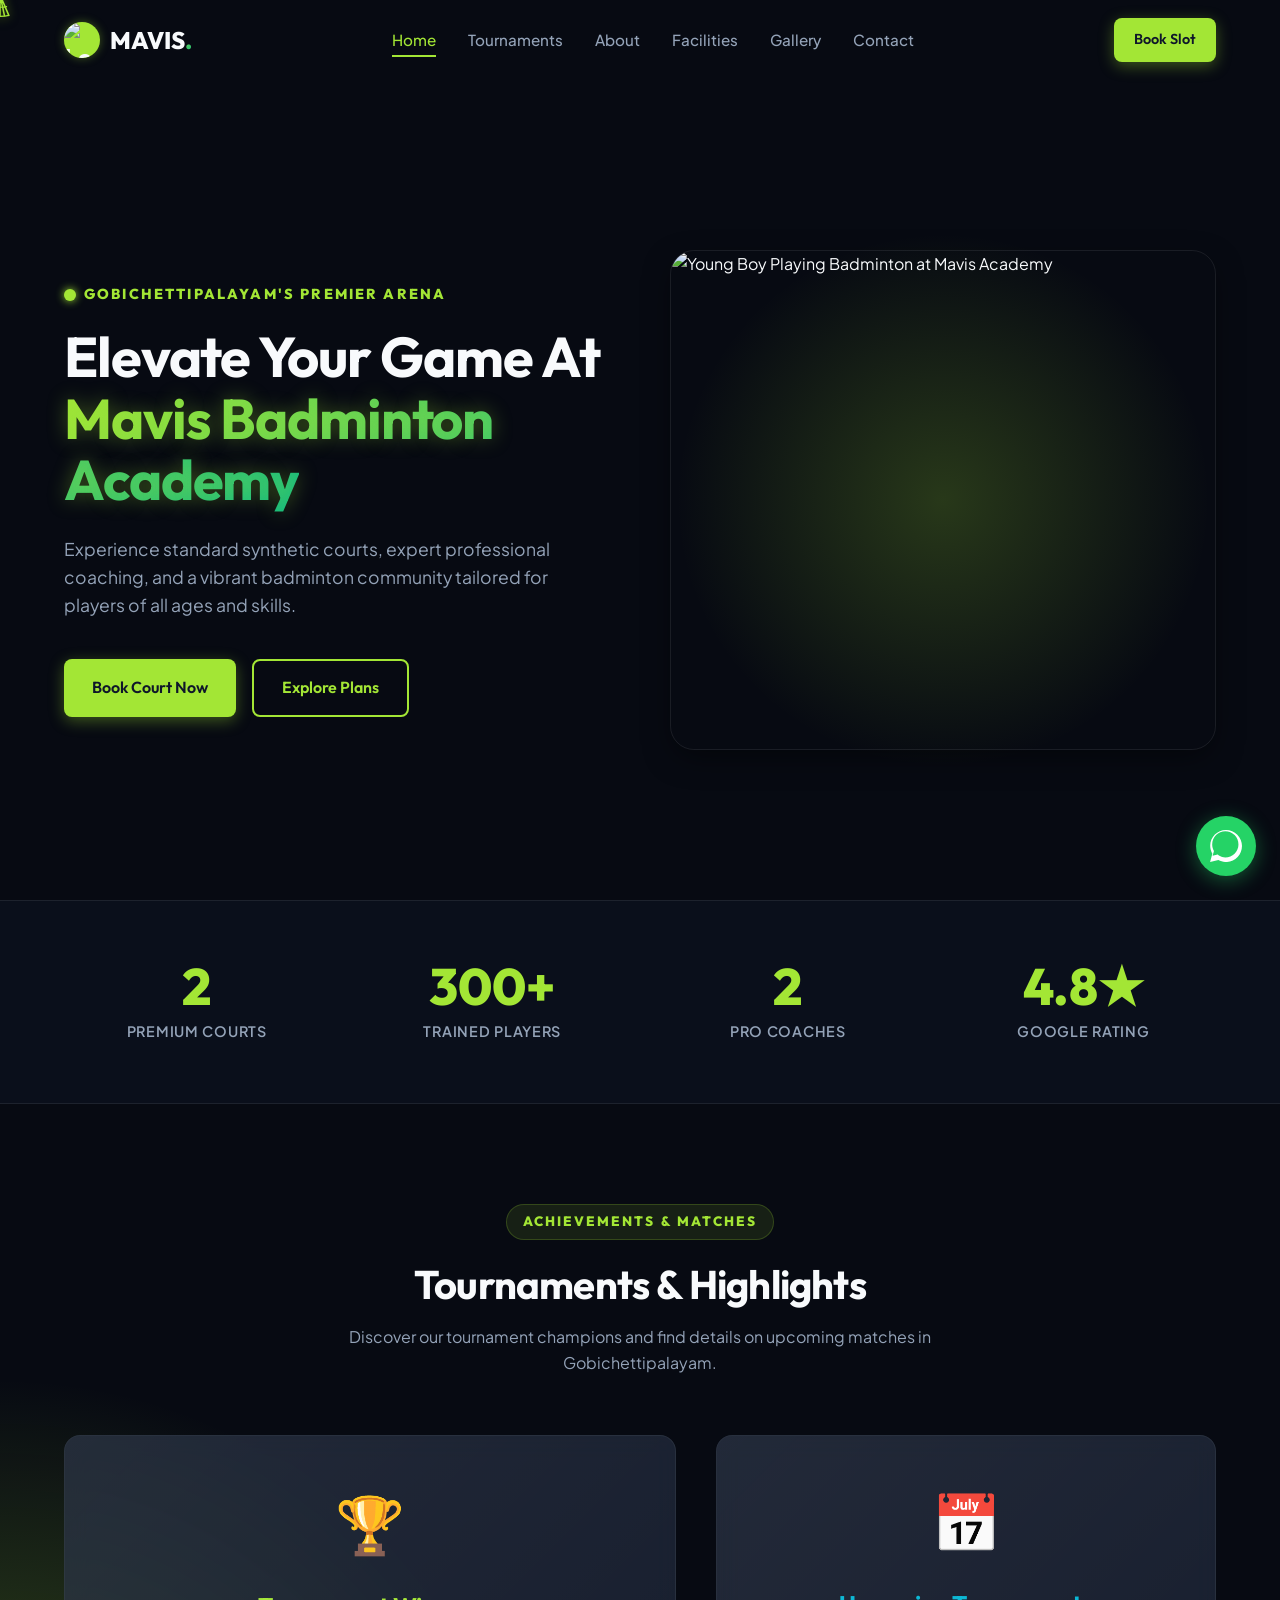
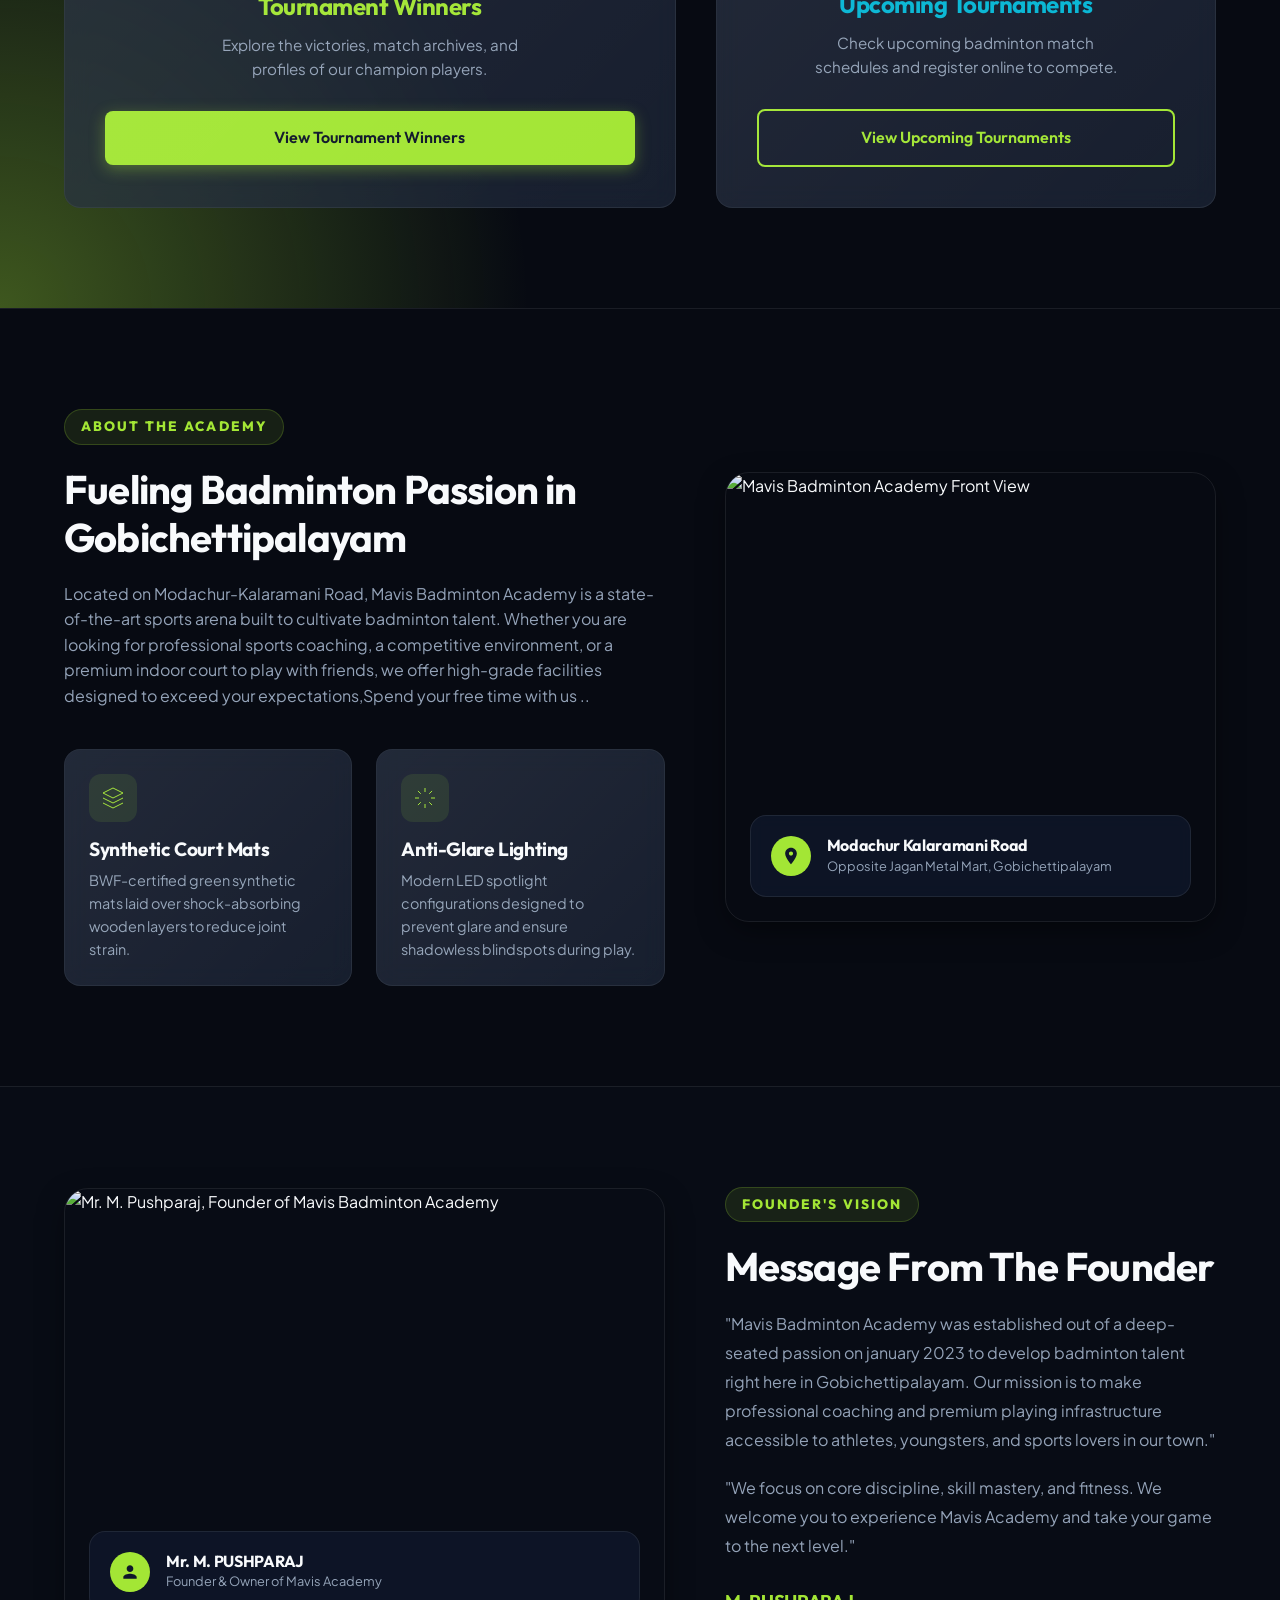
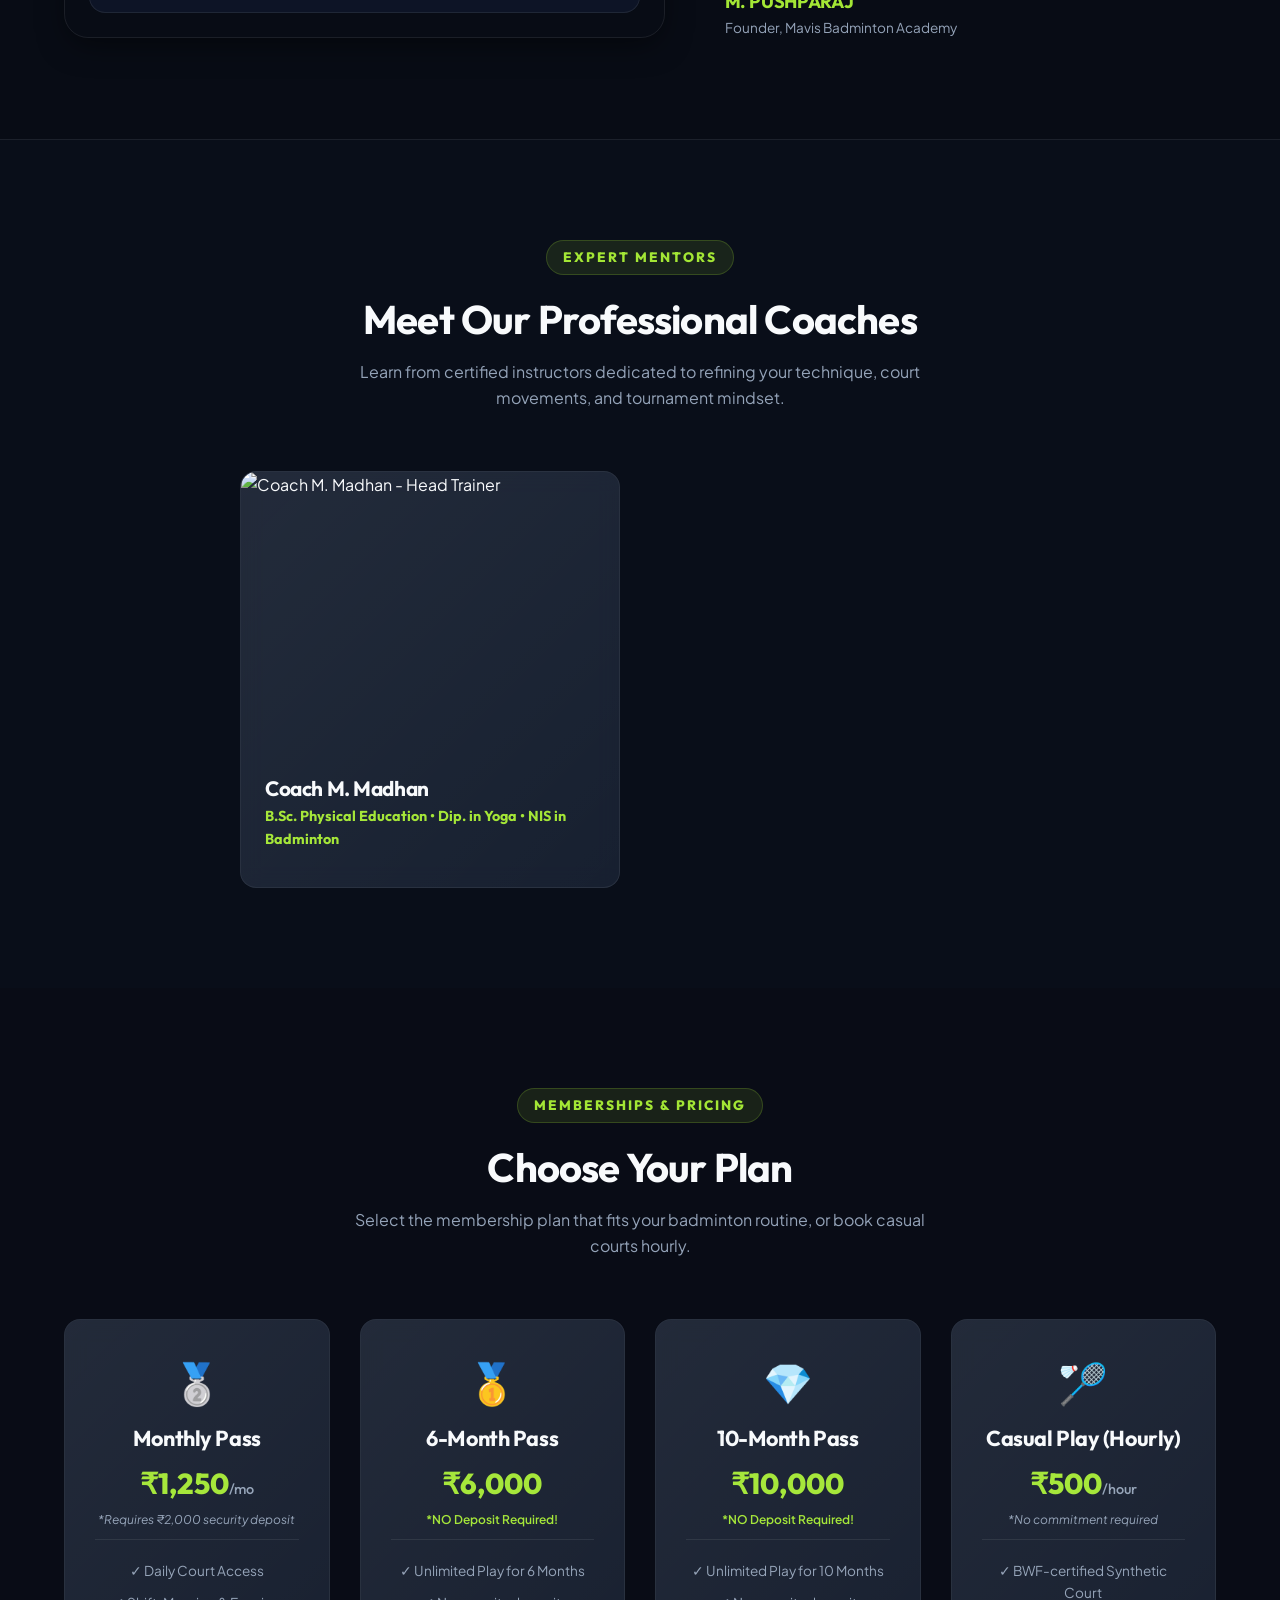
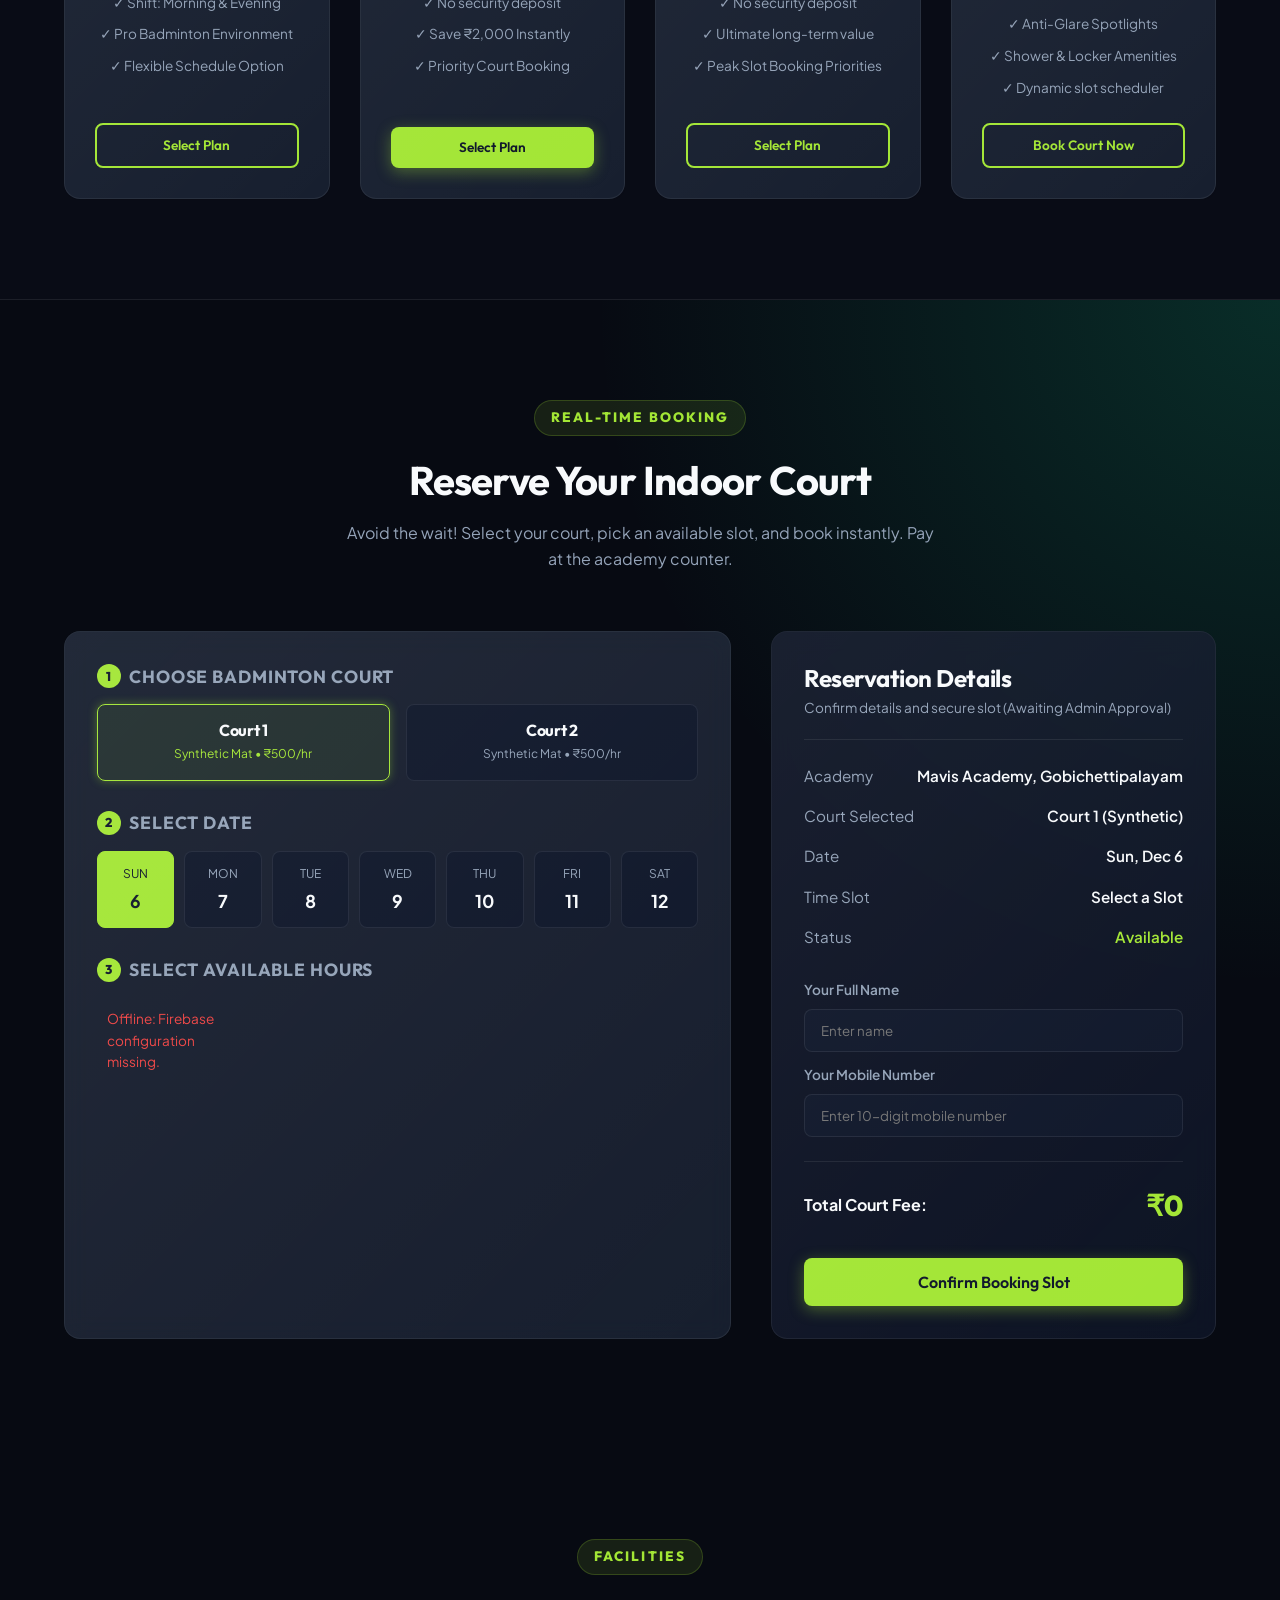
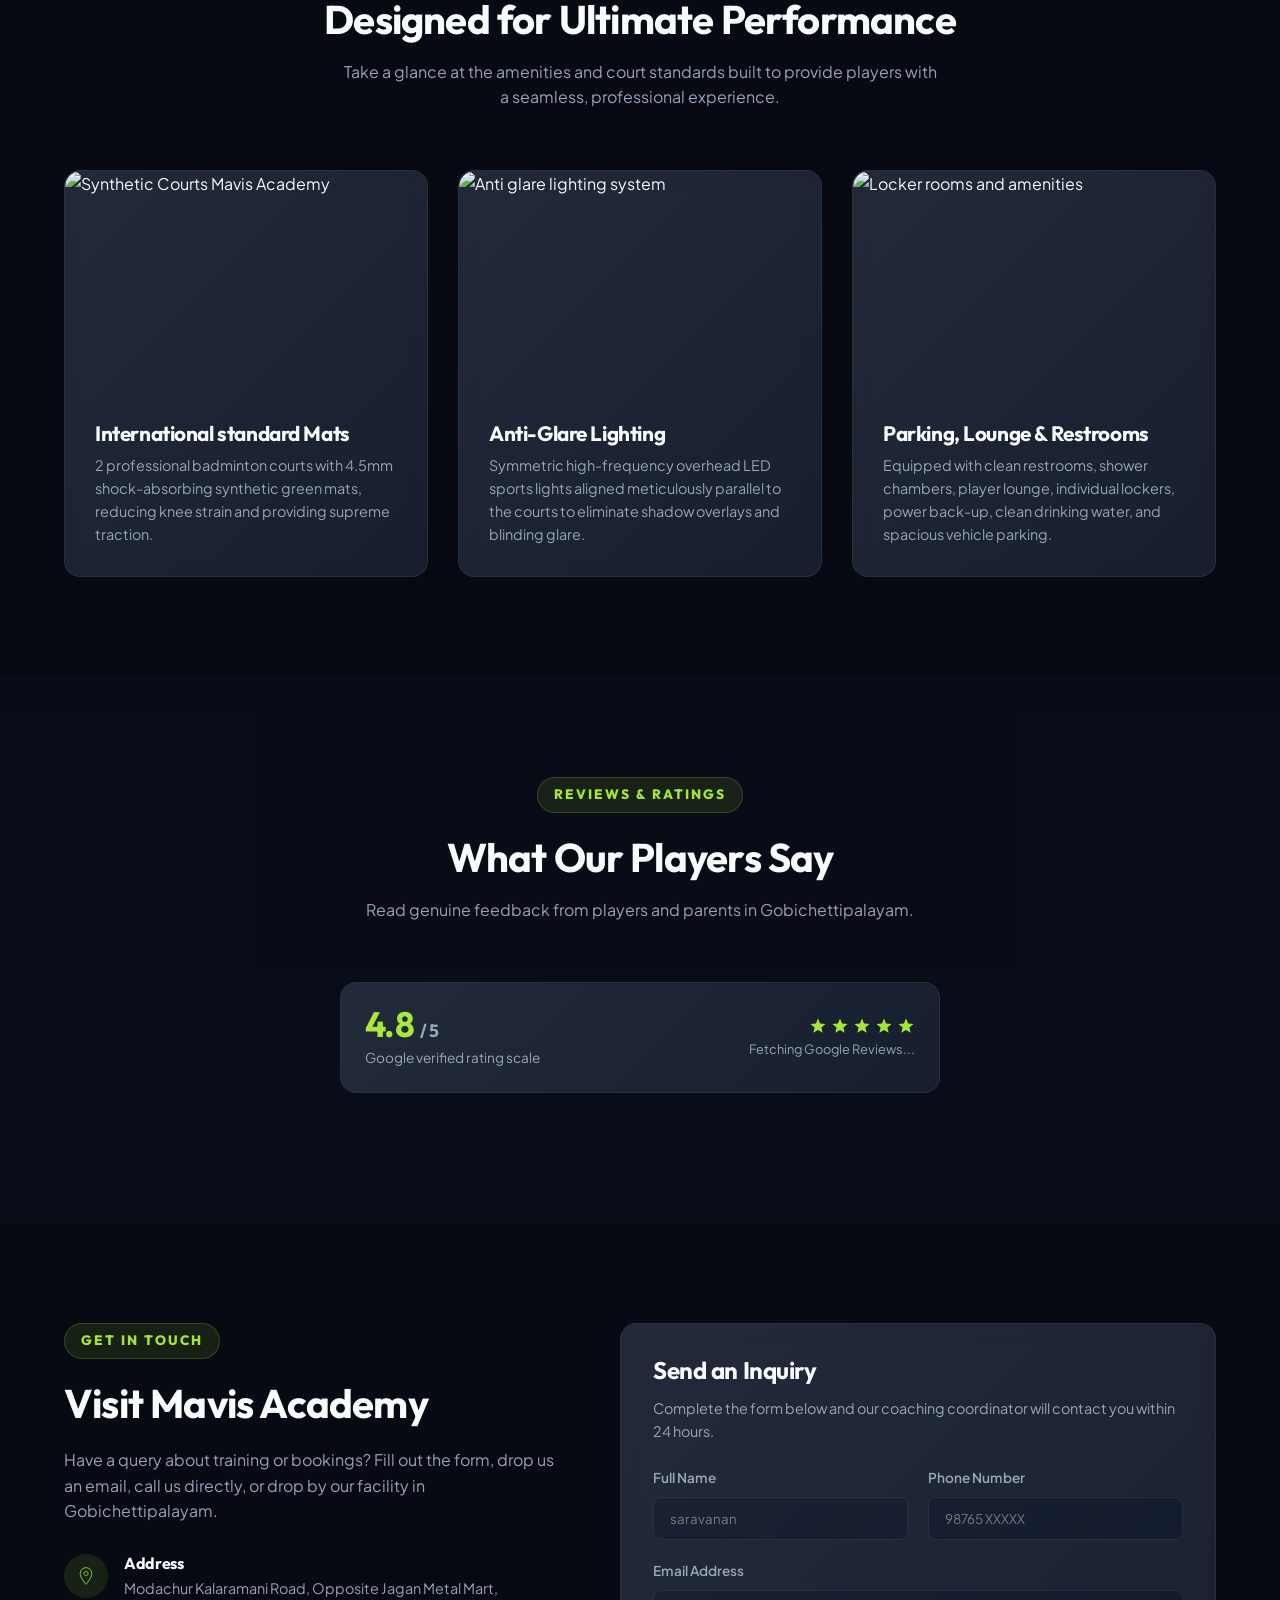
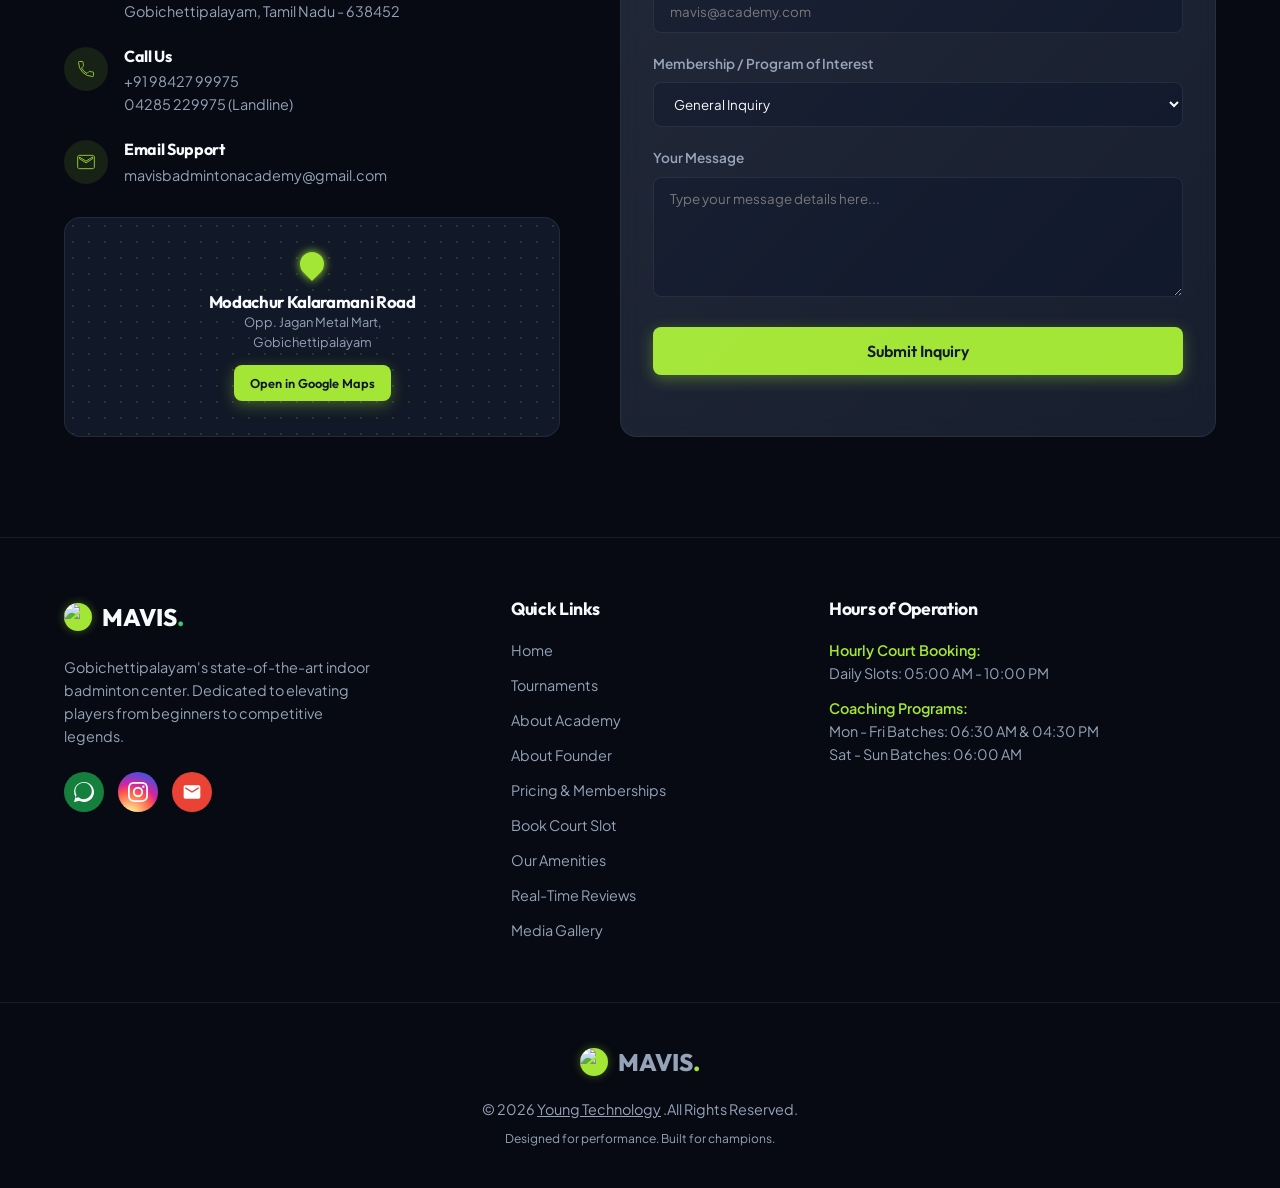
==== index.html @ 84937b85 "Update index.html" ====
<!DOCTYPE html>
<html lang="en">

<head>
  <!-- Google tag (gtag.js) -->
  <script async src="https://www.googletagmanager.com/gtag/js?id=G-E7C2JDX5HC"></script>
  <script>
    window.dataLayer = window.dataLayer || [];
    function gtag() { dataLayer.push(arguments); }
    gtag('js', new Date());

    gtag('config', 'G-E7C2JDX5HC');
  </script>
  <meta charset="UTF-8">
  <meta name="viewport" content="width=device-width, initial-scale=1.0">
  <title>Mavis Badminton Academy | Gobichettipalayam's Premier Sports Facility</title>
  <meta name="description"
    content="Discover Mavis Badminton Academy in Gobichettipalayam. Experience international-standard indoor synthetic courts, professional badminton coaching, and summer camps. Book badminton courts online in Modachur and Gobichettipalayam.">
  <meta name="keywords"
    content="Mavis Badminton Academy, Gobichettipalayam, Badminton Gobichettipalayam, Indoor Badminton Gobichettipalayam, Badminton coaching Gobichettipalayam, Badminton court booking, Modachur, sports academy, badminton court rental, badminton coaching near me, play badminton Modachur, book badminton court online, sports club Gobi">
  <link rel="canonical" href="https://mavisbadminton.com/">
  <link rel="icon" type="image/jpeg" href="https://i.ibb.co/ZpqFnDd0/Logo.jpg">
  <meta name="author" content="Mavis Badminton Academy">
  <meta name="robots" content="index, follow">
  <meta name="geo.region" content="IN-TN">
  <meta name="geo.placename" content="Gobichettipalayam">
  <meta name="geo.position" content="11.4536;77.4348">
  <meta name="ICBM" content="11.4536, 77.4348">

  <!-- OpenGraph Tags for Social Media & Messaging -->
  <meta property="og:title" content="Mavis Badminton Academy | Gobichettipalayam">
  <meta property="og:description"
    content="Experience international-standard indoor badminton courts, pro coaching, and easy online court booking in Gobichettipalayam.">
  <meta property="og:image" content="assets/hero_badminton.png">
  <meta property="og:url" content="https://mavisbadminton.com/">
  <meta property="og:type" content="website">

  <link rel="stylesheet" href="styles.css">

  <!-- Structured Data (Schema.org) for Local Business & SEO -->
  <script type="application/ld+json">
  {
    "@context": "https://schema.org",
    "@type": "SportsActivityLocation",
    "name": "Mavis Badminton Academy",
    "image": "https://mavisbadminton.com/assets/hero_badminton.png",
    "@id": "https://mavisbadminton.com/#academy",
    "url": "https://mavisbadminton.com",
    "telephone": "+919842799975",
    "priceRange": "₹500/hr",
    "address": {
      "@type": "PostalAddress",
      "streetAddress": "Modachur Kalaramani Road, Opposite Jagan Metal Mart",
      "addressLocality": "Gobichettipalayam",
      "addressRegion": "Tamil Nadu",
      "postalCode": "638452",
      "addressCountry": "IN"
    },
    "geo": {
      "@type": "GeoCoordinates",
      "latitude": "11.4536",
      "longitude": "77.4348"
    },
    "openingHoursSpecification": [
      {
        "@type": "OpeningHoursSpecification",
        "dayOfWeek": [
          "Monday",
          "Tuesday",
          "Wednesday",
          "Thursday",
          "Friday",
          "Saturday",
          "Sunday"
        ],
        "opens": "05:00",
        "closes": "22:00"
      }
    ],
    "sameAs": [
      "https://www.instagram.com/mavisbadmintionacademy/"
    ]
  }
  </script>

  <!-- Firebase App & Database Compat SDKs -->
  <script src="https://www.gstatic.com/firebasejs/9.22.0/firebase-app-compat.js"></script>
  <script src="https://www.gstatic.com/firebasejs/9.22.0/firebase-database-compat.js"></script>
</head>

<body>

  <!-- Navigation Bar -->
  <nav class="navbar" id="navbar">
    <div class="container">
      <a href="#home" class="logo" id="nav-logo">
        <div class="logo-icon">
          <img src="https://i.ibb.co/ZpqFnDd0/Logo.jpg" alt="Logo" border="0">
        </div>
        <span>MAVIS<span class="text-gradient">.</span></span>
      </a>

      <ul class="nav-links" id="nav-links">
        <li><a href="#home" class="active" id="link-home">Home</a></li>
        <li><a href="#tournaments" id="link-tournaments">Tournaments</a></li>
        <li><a href="#about" id="link-about">About</a></li>


        <li><a href="#facilities" id="link-facilities">Facilities</a></li>
        <li><a href="gallery.html" id="link-gallery">Gallery</a></li>

        <li><a href="#contact" id="link-contact">Contact</a></li>
      </ul>

      <div class="nav-cta">
        <a href="#booking" class="btn btn-primary" id="nav-cta-booking"
          style="padding: 10px 20px; font-size: 0.9rem;">Book Slot</a>
      </div>

      <button class="nav-toggle" id="nav-toggle" aria-label="Toggle Navigation Menu">
        <span></span>
        <span></span>
        <span></span>
      </button>
    </div>
  </nav>

  <!-- Hero Section -->
  <header class="hero" id="home">
    <div class="container">
      <div class="hero-grid">
        <div class="hero-content">
          <div class="hero-tagline">Gobichettipalayam's Premier Arena</div>
          <h1 class="hero-title">Elevate Your Game At <span class="text-gradient glow-text">Mavis Badminton
              Academy</span></h1>
          <p class="hero-description">Experience standard synthetic courts, expert professional coaching, and a vibrant
            badminton community tailored for players of all ages and skills.</p>
          <div class="hero-actions">
            <a href="#booking" class="btn btn-primary" id="hero-booking-btn">Book Court Now</a>
            <a href="#pricing" class="btn btn-secondary" id="hero-coaching-btn">Explore Plans</a>
          </div>
        </div>
        <div class="hero-visual">
          <div class="hero-visual-bg"></div>
          <div class="hero-image-wrapper">
            <img src="https://i.ibb.co/PGbvXmmj/hero-boy-badminton.jpg"
              alt="Young Boy Playing Badminton at Mavis Academy" id="hero-action-image">
          </div>
        </div>
      </div>
    </div>
  </header>

  <!-- Stats Section -->
  <section class="stats" id="stats">
    <div class="container">
      <div class="stats-grid">
        <div class="stat-item" id="stat-courts">
          <div class="stat-number">2</div>
          <div class="stat-label">Premium Courts</div>
        </div>
        <div class="stat-item" id="stat-students">
          <div class="stat-number">300+</div>
          <div class="stat-label">Trained Players</div>
        </div>
        <div class="stat-item" id="stat-coaches">
          <div class="stat-number">2</div>
          <div class="stat-label">Pro Coaches</div>
        </div>
        <div class="stat-item" id="stat-rating">
          <div class="stat-number">4.8★</div>
          <div class="stat-label">Google Rating</div>
        </div>
      </div>
    </div>
  </section>

  <!-- Tournaments & Achievements Section -->
  <section class="section" id="tournaments"
    style="background: radial-gradient(circle at bottom left, var(--primary-glow), transparent 35%); border-bottom: 1px solid var(--border-color);">
    <div class="container">
      <div class="section-title-wrapper">
        <span class="section-tag">Achievements & Matches</span>
        <h2 class="section-title">Tournaments & Highlights</h2>
        <p class="section-subtitle">Discover our tournament champions and find details on upcoming matches in
          Gobichettipalayam.</p>
      </div>

      <div class="about-grid" style="align-items: stretch; gap: 40px;">
        <!-- Left: Tournament Winners Gateway Card -->
        <div class="glass-card"
          style="padding: 40px; text-align: center; display: flex; flex-direction: column; align-items: center; justify-content: center; min-height: 320px;">
          <div style="font-size: 3.5rem; margin-bottom: 24px;">🏆</div>
          <h3 style="font-family: var(--font-heading); font-size: 1.5rem; margin-bottom: 12px; color: var(--primary);">
            Tournament Winners</h3>
          <p style="font-size: 0.95rem; color: var(--text-muted); margin-bottom: 30px; max-width: 320px;">Explore the
            victories, match archives, and profiles of our champion players.</p>
          <a href="winners.html" class="btn btn-primary" style="width: 100%; justify-content: center;">View Tournament
            Winners</a>
        </div>

        <!-- Right: Upcoming Tournaments Gateway Card -->
        <div class="glass-card"
          style="padding: 40px; text-align: center; display: flex; flex-direction: column; align-items: center; justify-content: center; min-height: 320px;">
          <div style="font-size: 3.5rem; margin-bottom: 24px;">📅</div>
          <h3 style="font-family: var(--font-heading); font-size: 1.5rem; margin-bottom: 12px; color: var(--accent);">
            Upcoming Tournaments</h3>
          <p style="font-size: 0.95rem; color: var(--text-muted); margin-bottom: 30px; max-width: 320px;">Check upcoming
            badminton match schedules and register online to compete.</p>
          <a href="upcoming.html" class="btn btn-secondary" style="width: 100%; justify-content: center;">View Upcoming
            Tournaments</a>
        </div>
      </div>
    </div>
  </section>

  <!-- About Section -->
  <section class="section" id="about">
    <div class="container">
      <div class="about-grid">
        <div class="about-content">
          <span class="section-tag">About the Academy</span>
          <h2 class="section-title">Fueling Badminton Passion in Gobichettipalayam</h2>
          <p class="section-subtitle" style="margin: 20px 0 30px 0; text-align: left;">
            Located on Modachur-Kalaramani Road, Mavis Badminton Academy is a state-of-the-art sports arena built to
            cultivate badminton talent. Whether you are looking for professional sports coaching, a competitive
            environment, or a premium indoor court to play with friends, we offer high-grade facilities designed to
            exceed your expectations,Spend your free time with us ..
          </p>

          <div class="about-features">
            <div class="glass-card about-feature-card" id="feat-mats">
              <div class="about-feature-icon">
                <svg viewBox="0 0 24 24">
                  <path d="M12 2L2 7l10 5 10-5-10-5zM2 17l10 5 10-5M2 12l10 5 10-5" />
                </svg>
              </div>
              <h3 class="about-feature-title">Synthetic Court Mats</h3>
              <p class="about-feature-desc">BWF-certified green synthetic mats laid over shock-absorbing wooden layers
                to reduce joint strain.</p>
            </div>

            <div class="glass-card about-feature-card" id="feat-lighting">
              <div class="about-feature-icon">
                <svg viewBox="0 0 24 24">
                  <path
                    d="M12 2v4M12 18v4M4.93 4.93l2.83 2.83M16.24 16.24l2.83 2.83M2 12h4M18 12h4M4.93 19.07l2.83-2.83M16.24 7.76l2.83-2.83" />
                </svg>
              </div>
              <h3 class="about-feature-title">Anti-Glare Lighting</h3>
              <p class="about-feature-desc">Modern LED spotlight configurations designed to prevent glare and ensure
                shadowless blindspots during play.</p>
            </div>
          </div>
        </div>

        <div class="about-visual">
          <img src="https://i.ibb.co/pvzGP0YY/Gemini-Generated-Image-fxr4bxfxr4bxfxr4.png"
            alt="Mavis Badminton Academy Front View" id="about-facility-image">
          <div class="about-badge" id="about-location-badge">
            <div class="about-badge-icon">
              <svg viewBox="0 0 24 24">
                <path
                  d="M12 2C8.13 2 5 5.13 5 9c0 5.25 7 13 7 13s7-7.75 7-13c0-3.87-3.13-7-7-7zm0 9.5c-1.38 0-2.5-1.12-2.5-2.5s1.12-2.5 2.5-2.5 2.5 1.12 2.5 2.5-1.12 2.5-2.5 2.5z" />
              </svg>
            </div>
            <div class="about-badge-text">
              <h4>Modachur Kalaramani Road</h4>
              <p>Opposite Jagan Metal Mart, Gobichettipalayam</p>
            </div>
          </div>
        </div>
      </div>
    </div>
  </section>

  <!-- Founder Section -->
  <section class="section" id="founder"
    style="border-top: 1px solid var(--border-color); background: rgba(15, 23, 42, 0.15);">
    <div class="container">
      <div class="about-grid">
        <div class="about-visual">
          <img src="https://i.ibb.co/zWxzKRtN/Gemini-Generated-Image-r80caur80caur80c.png" alt="Mr. M. Pushparaj, Founder of Mavis Badminton Academy"
            >
          <div class="about-badge">
            <div class="about-badge-icon" style="background: var(--primary);">
              <svg viewBox="0 0 24 24" style="fill:var(--text-dark); width: 20px; height: 20px;">
                <path
                  d="M12 12c2.21 0 4-1.79 4-4s-1.79-4-4-4-4 1.79-4 4 1.79 4 4 4zm0 2c-2.67 0-8 1.34-8 4v2h16v-2c0-2.66-5.33-4-8-4z" />
              </svg>
            </div>
            <div class="about-badge-text">
              <h4>Mr. M. PUSHPARAJ </h4>
              <p>Founder & Owner of Mavis Academy</p>
            </div>
          </div>
        </div>
        <div class="about-content">
          <span class="section-tag">Founder's Vision</span>
          <h2 class="section-title">Message From The Founder</h2>
          <p class="section-subtitle" style="margin: 20px 0 20px 0; text-align: left; line-height: 1.8;">
            "Mavis Badminton Academy was established out of a deep-seated passion on january 2023 to develop badminton
            talent right here in Gobichettipalayam. Our mission is to make professional coaching and premium playing
            infrastructure accessible to athletes, youngsters, and sports lovers in our town."
          </p>
          <p class="section-subtitle" style="margin: 0 0 30px 0; text-align: left; line-height: 1.8;">
            "We focus on core discipline, skill mastery, and fitness. We welcome you to experience Mavis Academy and
            take your game to the next level."
          </p>
          <div style="margin-top: 20px;">
            <h4
              style="font-family: var(--font-heading); color: var(--primary); font-size: 1.15rem; font-weight: 700; margin-bottom: 4px;">
              M. PUSHPARAJ</h4>
            <p style="font-size: 0.85rem; color: var(--text-muted);">Founder, Mavis Badminton Academy</p>
          </div>
        </div>
      </div>
    </div>
  </section>

  <!-- Coaches Section -->
  <section class="section" id="coaches"
    style="border-top: 1px solid var(--border-color); background: rgba(15, 23, 42, 0.3);">
    <div class="container">
      <div class="section-title-wrapper">
        <span class="section-tag">Expert Mentors</span>
        <h2 class="section-title">Meet Our Professional Coaches</h2>
        <p class="section-subtitle">Learn from certified instructors dedicated to refining your technique, court
          movements, and tournament mindset.</p>
      </div>

      <div class="coaches-grid" id="coaches-list">
        <!-- Coach 1 -->
        <div class="glass-card coaching-card" id="coach-card-1">
          <div class="coaching-img-wrapper" style="height: 280px;">
            <img src="https://i.ibb.co/dJcRNvsP/coach-1.jpg" alt="Coach M. Madhan - Head Trainer"
              style="object-position: 50% 20%;">
          </div>
          <div class="coaching-body" style="padding: 24px;">
            <h3 class="coaching-title" style="font-size: 1.3rem; margin-bottom: 4px;">Coach M. Madhan</h3>
            <p
              style="color: var(--primary); font-size: 0.9rem; font-weight: 700; margin-bottom: 12px; font-family: var(--font-heading);">
              B.Sc. Physical Education • Dip. in Yoga • NIS in Badminton</p>
            <!-- <p class="coaching-desc" style="font-size: 0.85rem; margin-bottom: 0;">Specializes in advanced smashes, precision net-drops, footwork conditioning, and tournament-grade tactical play preparation.</p> -->
          </div>
        </div>


      </div>
    </div>
  </section>

  <!-- Pricing & Memberships Section -->
  <section class="section" id="pricing"
    style="background: rgba(15, 23, 42, 0.2); border-bottom: 1px solid var(--border-color);">
    <div class="container">
      <div class="section-title-wrapper">
        <span class="section-tag">Memberships & Pricing</span>
        <h2 class="section-title">Choose Your Plan</h2>
        <p class="section-subtitle">Select the membership plan that fits your badminton routine, or book casual courts
          hourly.</p>
      </div>

      <div class="coaching-grid">
        <!-- Card 1: Monthly -->
        <div class="glass-card coaching-card" id="price-monthly"
          style="display: flex; flex-direction: column; justify-content: space-between;">
          <div style="padding: 30px 30px 10px 30px; text-align: center;">
            <div style="font-size: 2.5rem; margin-bottom: 12px;">🥈</div>
            <h3 class="coaching-title" style="font-size: 1.35rem; margin-bottom: 8px;">Monthly Pass</h3>
            <div
              style="font-size: 1.8rem; font-weight: 800; color: var(--primary); font-family: var(--font-heading); margin-bottom: 4px;">
              ₹1,250<span style="font-size: 0.9rem; color: var(--text-muted); font-weight: 500;">/mo</span></div>
            <p style="font-size: 0.75rem; color: var(--text-muted); font-style: italic;">*Requires ₹2,000 security
              deposit</p>
          </div>
          <div class="coaching-body"
            style="padding: 0 30px 30px 30px; display: flex; flex-direction: column; justify-content: space-between; flex-grow: 1;">
            <ul
              style="list-style: none; display: flex; flex-direction: column; gap: 10px; font-size: 0.85rem; color: var(--text-muted); margin-bottom: 24px; text-align: center; border-top: 1px solid var(--border-color); padding-top: 20px;">
              <li>✓ Daily Court Access</li>
              <li>✓ Shift: Morning & Evening</li>
              <li>✓ Pro Badminton Environment</li>
              <li>✓ Flexible Schedule Option</li>
            </ul>
            <a href="#contact" class="btn btn-secondary"
              style="width: 100%; justify-content: center; padding: 10px 20px; font-size: 0.85rem;"
              onclick="selectBatch('Monthly Pass')">Select Plan</a>
          </div>
        </div>

        <!-- Card 2: 6 Months -->
        <div class="glass-card coaching-card" id="price-6months"
          style="display: flex; flex-direction: column; justify-content: space-between;">
          <div style="padding: 30px 30px 10px 30px; text-align: center;">
            <div style="font-size: 2.5rem; margin-bottom: 12px;">🥇</div>
            <h3 class="coaching-title" style="font-size: 1.35rem; margin-bottom: 8px;">6-Month Pass</h3>
            <div
              style="font-size: 1.8rem; font-weight: 800; color: var(--primary); font-family: var(--font-heading); margin-bottom: 4px;">
              ₹6,000</div>
            <p style="font-size: 0.75rem; color: var(--primary); font-weight: 600;">*NO Deposit Required!</p>
          </div>
          <div class="coaching-body"
            style="padding: 0 30px 30px 30px; display: flex; flex-direction: column; justify-content: space-between; flex-grow: 1;">
            <ul
              style="list-style: none; display: flex; flex-direction: column; gap: 10px; font-size: 0.85rem; color: var(--text-muted); margin-bottom: 24px; text-align: center; border-top: 1px solid var(--border-color); padding-top: 20px;">
              <li>✓ Unlimited Play for 6 Months</li>
              <li>✓ No security deposit</li>
              <li>✓ Save ₹2,000 Instantly</li>
              <li>✓ Priority Court Booking</li>
            </ul>
            <a href="#contact" class="btn btn-primary"
              style="width: 100%; justify-content: center; padding: 10px 20px; font-size: 0.85rem;"
              onclick="selectBatch('6-Month Pass')">Select Plan</a>
          </div>
        </div>

        <!-- Card 3: 10 Months -->
        <div class="glass-card coaching-card" id="price-10months"
          style="display: flex; flex-direction: column; justify-content: space-between;">
          <div style="padding: 30px 30px 10px 30px; text-align: center;">
            <div style="font-size: 2.5rem; margin-bottom: 12px;">💎</div>
            <h3 class="coaching-title" style="font-size: 1.35rem; margin-bottom: 8px;">10-Month Pass</h3>
            <div
              style="font-size: 1.8rem; font-weight: 800; color: var(--primary); font-family: var(--font-heading); margin-bottom: 4px;">
              ₹10,000</div>
            <p style="font-size: 0.75rem; color: var(--primary); font-weight: 600;">*NO Deposit Required!</p>
          </div>
          <div class="coaching-body"
            style="padding: 0 30px 30px 30px; display: flex; flex-direction: column; justify-content: space-between; flex-grow: 1;">
            <ul
              style="list-style: none; display: flex; flex-direction: column; gap: 10px; font-size: 0.85rem; color: var(--text-muted); margin-bottom: 24px; text-align: center; border-top: 1px solid var(--border-color); padding-top: 20px;">
              <li>✓ Unlimited Play for 10 Months</li>
              <li>✓ No security deposit</li>
              <li>✓ Ultimate long-term value</li>
              <li>✓ Peak Slot Booking Priorities</li>
            </ul>
            <a href="#contact" class="btn btn-secondary"
              style="width: 100%; justify-content: center; padding: 10px 20px; font-size: 0.85rem;"
              onclick="selectBatch('10-Month Pass')">Select Plan</a>
          </div>
        </div>

        <!-- Card 4: Hourly -->
        <div class="glass-card coaching-card" id="price-hourly"
          style="display: flex; flex-direction: column; justify-content: space-between;">
          <div style="padding: 30px 30px 10px 30px; text-align: center;">
            <div style="font-size: 2.5rem; margin-bottom: 12px;">🏸</div>
            <h3 class="coaching-title" style="font-size: 1.35rem; margin-bottom: 8px;">Casual Play (Hourly)</h3>
            <div
              style="font-size: 1.8rem; font-weight: 800; color: var(--primary); font-family: var(--font-heading); margin-bottom: 4px;">
              ₹500<span style="font-size: 0.9rem; color: var(--text-muted); font-weight: 500;">/hour</span></div>
            <p style="font-size: 0.75rem; color: var(--text-muted); font-style: italic;">*No commitment required</p>
          </div>
          <div class="coaching-body"
            style="padding: 0 30px 30px 30px; display: flex; flex-direction: column; justify-content: space-between; flex-grow: 1;">
            <ul
              style="list-style: none; display: flex; flex-direction: column; gap: 10px; font-size: 0.85rem; color: var(--text-muted); margin-bottom: 24px; text-align: center; border-top: 1px solid var(--border-color); padding-top: 20px;">
              <li>✓ BWF-certified Synthetic Court</li>
              <li>✓ Anti-Glare Spotlights</li>
              <li>✓ Shower & Locker Amenities</li>
              <li>✓ Dynamic slot scheduler</li>
            </ul>
            <a href="#booking" class="btn btn-secondary"
              style="width: 100%; justify-content: center; padding: 10px 20px; font-size: 0.85rem;">Book Court Now</a>
          </div>
        </div>
      </div>
    </div>
  </section>

  <!-- Court Booking Simulator -->
  <section class="section booking-simulator" id="booking">
    <div class="container">
      <div class="section-title-wrapper">
        <span class="section-tag">Real-Time Booking</span>
        <h2 class="section-title">Reserve Your Indoor Court</h2>
        <p class="section-subtitle">Avoid the wait! Select your court, pick an available slot, and book instantly. Pay
          at the academy counter.</p>
      </div>

      <div class="booking-panel">
        <!-- Interactive Selector Grid -->
        <div class="glass-card booking-steps" id="booking-selector-card">
          <!-- Step 1: Court Selection -->
          <div>
            <h3 class="booking-step-title"><span>1</span> Choose Badminton Court</h3>
            <div class="court-tabs" id="court-tabs">
              <div class="court-tab active" data-court="Court 1 (Synthetic)" data-price="500">
                <h4>Court 1</h4>
                <p>Synthetic Mat • ₹500/hr</p>
              </div>
              <div class="court-tab" data-court="Court 2 (Synthetic)" data-price="500">
                <h4>Court 2</h4>
                <p>Synthetic Mat • ₹500/hr</p>
              </div>
            </div>
          </div>

          <!-- Step 2: Date Selection -->
          <div>
            <h3 class="booking-step-title"><span>2</span> Select Date</h3>
            <div class="calendar-days" id="calendar-days">
              <!-- Dynamically populated by JS -->
            </div>
          </div>

          <!-- Step 3: Slot Selection -->
          <div>
            <h3 class="booking-step-title"><span>3</span> Select Available Hours</h3>
            <div class="slots-grid" id="slots-grid">
              <!-- Dynamically populated by JS -->
            </div>
          </div>
        </div>

        <!-- Booking Summary -->
        <div class="glass-card booking-summary-card" id="booking-summary-card">
          <div class="booking-summary-header">
            <h3 class="booking-summary-title">Reservation Details</h3>
            <p style="font-size: 0.85rem; color: var(--text-muted);">Confirm details and secure slot (Awaiting Admin
              Approval)</p>
          </div>

          <ul class="booking-summary-details">
            <li class="booking-summary-item">
              <span class="label">Academy</span>
              <span class="value">Mavis Academy, Gobichettipalayam</span>
            </li>
            <li class="booking-summary-item">
              <span class="label">Court Selected</span>
              <span class="value" id="summary-court">Court 1 (Synthetic)</span>
            </li>
            <li class="booking-summary-item">
              <span class="label">Date</span>
              <span class="value" id="summary-date">Select a Date</span>
            </li>
            <li class="booking-summary-item">
              <span class="label">Time Slot</span>
              <span class="value" id="summary-slot">Select a Slot</span>
            </li>
            <li class="booking-summary-item">
              <span class="label">Status</span>
              <span class="value" id="summary-status" style="color:var(--primary)">Available</span>
            </li>
          </ul>

          <div class="form-group" style="margin-bottom: 12px;">
            <label class="form-label" for="book-name">Your Full Name</label>
            <input class="form-input" type="text" id="book-name" placeholder="Enter name" required>
          </div>

          <div class="form-group" style="margin-bottom: 24px;">
            <label class="form-label" for="book-phone">Your Mobile Number</label>
            <input class="form-input" type="tel" id="book-phone" placeholder="Enter 10-digit mobile number" required>
          </div>

          <div class="booking-summary-total">
            <span class="label" style="font-weight: 700;">Total Court Fee:</span>
            <span class="booking-total-price" id="summary-total-price">₹0</span>
          </div>

          <button class="btn btn-primary" id="confirm-booking-btn" style="width: 100%;" disabled>Confirm Booking
            Slot</button>
        </div>
      </div>
    </div>
  </section>

  <!-- Facilities Section -->
  <section class="section" id="facilities">
    <div class="container">
      <div class="section-title-wrapper">
        <span class="section-tag">Facilities</span>
        <h2 class="section-title">Designed for Ultimate Performance</h2>
        <p class="section-subtitle">Take a glance at the amenities and court standards built to provide players with a
          seamless, professional experience.</p>
      </div>

      <div class="facility-grid">
        <!-- Facility 1 -->
        <div class="glass-card facility-card" id="fac-courts">
          <div class="facility-img">
            <img src="https://i.ibb.co/35L5ymDt/Gemini-Generated-Image-d63qzzd63qzzd63q.png"
              alt="Synthetic Courts Mavis Academy">
          </div>
          <div class="facility-content">
            <h3 class="facility-title">International standard Mats</h3>
            <p class="facility-desc">2 professional badminton courts with 4.5mm shock-absorbing synthetic green mats,
              reducing knee strain and providing supreme traction.</p>
          </div>
        </div>

        <!-- Facility 2 -->
        <div class="glass-card facility-card" id="fac-lights">
          <div class="facility-img">
            <img src="https://i.ibb.co/tMctTv73/image.png" alt="Anti glare lighting system">
          </div>
          <div class="facility-content">
            <h3 class="facility-title">Anti-Glare Lighting</h3>
            <p class="facility-desc">Symmetric high-frequency overhead LED sports lights aligned meticulously parallel
              to the courts to eliminate shadow overlays and blinding glare.</p>
          </div>
        </div>

        <!-- Facility 3 -->
        <div class="glass-card facility-card" id="fac-amenities">
          <div class="facility-img">
            <img src="https://i.ibb.co/pvzGP0YY/Gemini-Generated-Image-fxr4bxfxr4bxfxr4.png"
              alt="Locker rooms and amenities">
          </div>
          <div class="facility-content">
            <h3 class="facility-title">Parking, Lounge & Restrooms</h3>
            <p class="facility-desc">Equipped with clean restrooms, shower chambers, player lounge, individual lockers,
              power back-up, clean drinking water, and spacious vehicle parking.</p>
          </div>
        </div>
      </div>
    </div>
  </section>

  <!-- Reviews & Ratings Section -->
  <section class="section" id="reviews" style="background: rgba(15, 23, 42, 0.2);">
    <div class="container">
      <div class="section-title-wrapper">
        <span class="section-tag">Reviews & Ratings</span>
        <h2 class="section-title">What Our Players Say</h2>
        <p class="section-subtitle">Read genuine feedback from players and parents in Gobichettipalayam.</p>
      </div>

      <div class="reviews-container">
        <!-- Top: Rating Summary -->
        <div class="glass-card"
          style="margin-bottom: 30px; padding: 24px; display: flex; align-items: center; justify-content: space-between; max-width: 600px; margin: 0 auto 30px auto;">
          <div>
            <h3 style="font-size: 2.2rem; color: var(--primary); font-family: var(--font-heading); line-height: 1;"
              id="aggregate-rating-number">4.8 <span style="font-size: 1.1rem; color: var(--text-muted);">/ 5</span>
            </h3>
            <p style="font-size: 0.85rem; color: var(--text-muted); margin-top: 4px;">Google verified rating scale</p>
          </div>
          <div style="display: flex; flex-direction: column; align-items: flex-end;">
            <div style="color: var(--primary); display: flex; gap: 4px; margin-bottom: 4px;">
              <svg style="width:18px; height:18px; fill:currentColor" viewBox="0 0 24 24">
                <path d="M12 17.27L18.18 21l-1.64-7.03L22 9.24l-7.19-.61L12 2 9.19 8.63 2 9.24l5.46 4.73L5.82 21z" />
              </svg>
              <svg style="width:18px; height:18px; fill:currentColor" viewBox="0 0 24 24">
                <path d="M12 17.27L18.18 21l-1.64-7.03L22 9.24l-7.19-.61L12 2 9.19 8.63 2 9.24l5.46 4.73L5.82 21z" />
              </svg>
              <svg style="width:18px; height:18px; fill:currentColor" viewBox="0 0 24 24">
                <path d="M12 17.27L18.18 21l-1.64-7.03L22 9.24l-7.19-.61L12 2 9.19 8.63 2 9.24l5.46 4.73L5.82 21z" />
              </svg>
              <svg style="width:18px; height:18px; fill:currentColor" viewBox="0 0 24 24">
                <path d="M12 17.27L18.18 21l-1.64-7.03L22 9.24l-7.19-.61L12 2 9.19 8.63 2 9.24l5.46 4.73L5.82 21z" />
              </svg>
              <svg style="width:18px; height:18px; fill:currentColor" viewBox="0 0 24 24">
                <path d="M12 17.27L18.18 21l-1.64-7.03L22 9.24l-7.19-.61L12 2 9.19 8.63 2 9.24l5.46 4.73L5.82 21z" />
              </svg>
            </div>
            <span style="font-size: 0.8rem; color: var(--text-muted);" id="reviews-count-label">Fetching Google
              Reviews...</span>
          </div>
        </div>

        <!-- Bottom: Horizontal/Stacked Reviews list -->
        <div id="reviews-list" class="reviews-grid">
          <!-- Populate from Firebase Realtime Database -->
        </div>
      </div>
    </div>
  </section>

  <!-- Contact & Map Section -->
  <section class="section" id="contact">
    <div class="container">
      <div class="contact-grid">
        <!-- Left: Address & Map Details -->
        <div>
          <span class="section-tag">Get in Touch</span>
          <h2 class="section-title">Visit Mavis Academy</h2>
          <p class="section-subtitle" style="text-align: left; margin: 20px 0;">Have a query about training or bookings?
            Fill out the form, drop us an email, call us directly, or drop by our facility in Gobichettipalayam.</p>

          <div class="contact-info-list">
            <div class="contact-info-item">
              <div class="contact-info-icon">
                <svg viewBox="0 0 24 24">
                  <path
                    d="M12 2C8.13 2 5 5.13 5 9c0 5.25 7 13 7 13s7-7.75 7-13c0-3.87-3.13-7-7-7zm0 9.5c-1.38 0-2.5-1.12-2.5-2.5s1.12-2.5 2.5-2.5 2.5 1.12 2.5 2.5-1.12 2.5-2.5 2.5z" />
                </svg>

              </div>
              <div class="contact-info-text">
                <h4>Address</h4>
                <p>Modachur Kalaramani Road, Opposite Jagan Metal Mart, Gobichettipalayam, Tamil Nadu - 638452</p>
              </div>
            </div>

            <div class="contact-info-item">
              <div class="contact-info-icon">
                <svg viewBox="0 0 24 24">
                  <path
                    d="M6.62 10.79a15.15 15.15 0 0 0 6.57 6.57l2.2-2.2c.28-.28.67-.36 1.02-.24 1.12.37 2.33.57 3.57.57a1 1 0 0 1 1 1V20a1 1 0 0 1-1 1A17 17 0 0 1 3 4a1 1 0 0 1 1-1h3.5a1 1 0 0 1 1 1c0 1.25.2 2.45.57 3.57.11.35.03.74-.25 1.02l-2.2 2.2z" />
                </svg>
              </div>
              <div class="contact-info-text">
                <h4>Call Us</h4>
                <p>+91 98427 99975<br>04285 229975 (Landline)</p>
              </div>
            </div>

            <div class="contact-info-item">
              <div class="contact-info-icon">
                <svg viewBox="0 0 24 24">
                  <path
                    d="M20 4H4c-1.1 0-1.99.9-1.99 2L2 18c0 1.1.9 2 2 2h16c1.1 0 2-.9 2-2V6c0-1.1-.9-2-2-2zm0 4l-8 5-8-5V6l8 5 8-5v2z" />
                </svg>
              </div>
              <div class="contact-info-text">
                <h4>Email Support</h4>
                <p>mavisbadmintonacademy@gmail.com</p>
              </div>
            </div>
          </div>

          <!-- Interactive custom map placeholder with exact location link -->
          <div class="map-container" id="map-visual">
            <div class="map-placeholder">
              <div class="map-pin"></div>
              <h4 style="font-family:var(--font-heading); font-size:1.05rem;">Modachur Kalaramani Road</h4>
              <p style="font-size:0.8rem; color:var(--text-muted); max-width: 250px;">Opp. Jagan Metal Mart,
                Gobichettipalayam</p>
              <a href="https://maps.google.com/?q=Mavis+Badminton+Academy+Gobichettipalayam" target="_blank"
                rel="noopener" class="btn btn-primary map-btn">Open in Google Maps</a>
            </div>
          </div>
        </div>

        <!-- Right: Contact Form -->
        <div class="glass-card" id="contact-form-card">
          <h3 style="font-size:1.5rem; margin-bottom:12px;">Send an Inquiry</h3>
          <p style="color:var(--text-muted); font-size:0.9rem; margin-bottom:24px;">Complete the form below and our
            coaching coordinator will contact you within 24 hours.</p>

          <form class="contact-form" id="contact-form">
            <div class="form-group">
              <label class="form-label" for="contact-name">Full Name</label>
              <input class="form-input" type="text" id="contact-name" placeholder="saravanan" required>
            </div>

            <div class="form-group">
              <label class="form-label" for="contact-phone">Phone Number</label>
              <input class="form-input" type="tel" id="contact-phone" placeholder="98765 XXXXX" required>
            </div>

            <div class="form-group contact-form-full">
              <label class="form-label" for="contact-email">Email Address</label>
              <input class="form-input" type="email" id="contact-email" placeholder="mavis@academy.com" required>
            </div>

            <div class="form-group contact-form-full">
              <label class="form-label" for="contact-batch">Membership / Program of Interest</label>
              <select class="form-input" id="contact-batch">
                <option value="General Enquiry">General Inquiry</option>
                <option value="Monthly Pass">Monthly Pass (₹1,250/mo + ₹2,000 Deposit)</option>
                <option value="6-Month Pass">6-Month Pass (₹6,000, No Deposit)</option>
                <option value="10-Month Pass">10-Month Pass (₹10,000, No Deposit)</option>
                <option value="Hourly Court Booking">Hourly Court Booking (₹500/hr)</option>
              </select>
            </div>

            <div class="form-group contact-form-full">
              <label class="form-label" for="contact-message">Your Message</label>
              <textarea class="form-input" id="contact-message" placeholder="Type your message details here..."
                required></textarea>
            </div>

            <div class="contact-form-full" style="margin-top:10px;">
              <button class="btn btn-primary" type="submit" id="contact-submit-btn" style="width: 100%;">Submit
                Inquiry</button>
            </div>
          </form>
        </div>
      </div>
    </div>
  </section>

  <!-- Quick Links Section -->
  <section class="section" id="quick-links"
    style="padding: 60px 0; background: var(--bg-darker); border-top: 1px solid var(--border-color); position: relative; z-index: 5;">
    <div class="container">
      <div class="quick-links-grid">
        <!-- Column 1: Brand details & Social icons -->
        <div>
          <a href="#home" class="logo" style="margin-bottom: 20px; display: inline-flex;">
            <div class="logo-icon" style="width: 28px; height: 28px;">
              <img src="https://i.ibb.co/ZpqFnDd0/Logo.jpg" alt="Logo" border="0">
            </div>
            <span>MAVIS<span class="text-gradient">.</span></span>
          </a>
          <p style="color: var(--text-muted); font-size: 0.9rem; max-width: 320px; margin-bottom: 24px;">
            Gobichettipalayam's state-of-the-art indoor badminton center. Dedicated to elevating players from beginners
            to competitive legends.
          </p>
          <!-- Social icons with Messaging links -->
          <div style="display: flex; gap: 14px;">
            <a href="https://wa.me/919842799975" target="_blank" rel="noopener" aria-label="WhatsApp Chat Us"
              class="social-icon-btn whatsapp">
              <svg viewBox="0 0 24 24">
                <path
                  d="M.057 24l1.687-6.163c-1.041-1.804-1.588-3.849-1.587-5.946C.06 5.348 5.397.01 12.008.01c3.202.001 6.212 1.246 8.477 3.517 2.266 2.27 3.507 5.289 3.507 8.496-.003 6.658-5.338 11.997-11.945 11.997-2.007-.001-3.98-.501-5.736-1.456L0 24zm6.59-4.846c1.6.95 3.188 1.449 4.825 1.451 5.436 0 9.86-4.37 9.864-9.799.002-2.63-1.023-5.101-2.885-6.97C16.59 1.967 14.11 1.01 11.516 1.01c-5.44 0-9.866 4.372-9.87 9.802 0 1.714.457 3.39 1.32 4.896l-.993 3.63 3.77-.974.06.035z" />
              </svg>
            </a>
            <a href="https://www.instagram.com/mavisbadmintionacademy/" target="_blank" rel="noopener"
              aria-label="Instagram Messaging" class="social-icon-btn instagram">
              <svg viewBox="0 0 24 24">
                <path
                  d="M12 2.163c3.204 0 3.584.012 4.85.07 3.252.148 4.771 1.691 4.919 4.919.058 1.265.069 1.645.069 4.849 0 3.205-.012 3.584-.069 4.849-.149 3.225-1.664 4.771-4.919 4.919-1.266.058-1.644.07-4.85.07-3.204 0-3.584-.012-4.849-.07-3.26-.149-4.771-1.699-4.919-4.92-.058-1.265-.07-1.644-.07-4.849 0-3.204.013-3.583.07-4.849.149-3.227 1.664-4.771 4.919-4.919 1.266-.057 1.645-.069 4.849-.069zM12 0C8.741 0 8.333.014 7.053.072 2.695.272.273 2.69.073 7.051.014 8.333 0 8.741 0 12c0 3.259.014 3.668.072 4.948.2 4.358 2.618 6.78 6.98 6.98 1.281.058 1.689.072 4.948.072 3.259 0 3.668-.014 4.948-.072 4.354-.2 6.782-2.618 6.979-6.98.059-1.28.073-1.689.073-4.948 0-3.259-.014-3.667-.072-4.947-.196-4.354-2.617-6.78-6.979-6.98C15.668.014 15.259 0 12 0zm0 5.838a6.162 6.162 0 1 0 0 12.324 6.162 6.162 0 0 0 0-12.324zM12 16a4 4 0 1 1 0-8 4 4 0 0 1 0 8zm6.406-11.845a1.44 1.44 0 1 0 0 2.881 1.44 1.44 0 0 0 0-2.881z" />
              </svg>
            </a>
            <a href="mailto:mavisbadmintonacademy@gmail.com" target="_blank" rel="noopener" aria-label="Email Us"
              class="social-icon-btn mail">
              <svg viewBox="0 0 24 24">
                <path
                  d="M20 4H4c-1.1 0-1.99.9-1.99 2L2 18c0 1.1.9 2 2 2h16c1.1 0 2-.9 2-2V6c0-1.1-.9-2-2-2zm0 4l-8 5-8-5V6l8 5 8-5v2z" />
              </svg>
            </a>
          </div>
        </div>

        <!-- Column 2: Quick Links -->
        <div>
          <h4
            style="font-family: var(--font-heading); font-size: 1.1rem; margin-bottom: 20px; color: var(--text-main);">
            Quick Links</h4>
          <ul
            style="list-style: none; display: flex; flex-direction: column; gap: 12px; font-size: 0.9rem; color: var(--text-muted);"
            class="footer-links">
            <li><a href="#home">Home</a></li>
            <li><a href="#tournaments">Tournaments</a></li>
            <li><a href="#about">About Academy</a></li>
            <li><a href="#founder">About Founder</a></li>
            <li><a href="#pricing">Pricing & Memberships</a></li>
            <li><a href="#booking">Book Court Slot</a></li>
            <li><a href="#facilities">Our Amenities</a></li>
            <li><a href="#reviews">Real-Time Reviews</a></li>
            <li><a href="gallery.html">Media Gallery</a></li>
          </ul>
        </div>

        <!-- Column 3: Academy operational slots -->
        <div>
          <h4
            style="font-family: var(--font-heading); font-size: 1.1rem; margin-bottom: 20px; color: var(--text-main);">
            Hours of Operation</h4>
          <p style="color: var(--text-muted); font-size: 0.9rem; margin-bottom: 12px;">
            <span style="color: var(--primary); font-weight:600;">Hourly Court Booking:</span><br>Daily Slots: 05:00 AM
            - 10:00 PM
          </p>
          <p style="color: var(--text-muted); font-size: 0.9rem;">
            <span style="color: var(--primary); font-weight:600;">Coaching Programs:</span><br>Mon - Fri Batches: 06:30
            AM & 04:30 PM<br>Sat - Sun Batches: 06:00 AM
          </p>
        </div>
      </div>
    </div>
  </section>

  <!-- Floating WhatsApp Chat Widget -->
  <div class="whatsapp-float-widget">
    <a href="https://wa.me/919842799975?text=Hi%20Mavis%20Badminton%20Academy,%20I'd%20like%20to%20know%20more%20about%20court%20bookings%20and%20coaching%20programs."
      target="_blank" rel="noopener" class="whatsapp-btn-float" aria-label="Chat with Mavis Academy on WhatsApp">
      <svg viewBox="0 0 24 24">
        <path
          d="M.057 24l1.687-6.163c-1.041-1.804-1.588-3.849-1.587-5.946C.06 5.348 5.397.01 12.008.01c3.202.001 6.212 1.246 8.477 3.517 2.266 2.27 3.507 5.289 3.507 8.496-.003 6.658-5.338 11.997-11.945 11.997-2.007-.001-3.98-.501-5.736-1.456L0 24zm6.59-4.846c1.6.95 3.188 1.449 4.825 1.451 5.436 0 9.86-4.37 9.864-9.799.002-2.63-1.023-5.101-2.885-6.97C16.59 1.967 14.11 1.01 11.516 1.01c-5.44 0-9.866 4.372-9.87 9.802 0 1.714.457 3.39 1.32 4.896l-.993 3.63 3.77-.974.06.035z" />
      </svg>
    </a>
  </div>

  <!-- Footer -->
  <footer class="footer-bottom">
    <div class="container">
      <div class="footer-logo">
        <a href="#home" class="logo">
          <div class="logo-icon" style="width:28px; height:28px;">
            <img src="https://i.ibb.co/ZpqFnDd0/Logo.jpg" alt="Logo" border="0">
          </div>
          <span>MAVIS<span style="color: var(--primary);">.</span></span>
        </a>
      </div>
      <p style="margin-bottom: 8px;">&copy; 2026 <a href="https://www.youngtechs.in" target="_blank" rel="noopener"
          style="text-decoration: underline; color: inherit;">Young Technology</a> .All Rights Reserved.</p>
      <p style="font-size:0.75rem; color:var(--text-muted);">Designed for performance. Built for champions.</p>
    </div>
  </footer>

  <script src="cursor.js"></script>
  <script src="app.js"></script>
</body>

</html>
---- styles.css ----
@import url('https://fonts.googleapis.com/css2?family=Outfit:wght@300;400;500;600;700;800&family=Plus+Jakarta+Sans:wght@300;400;500;600;700&display=swap');

/* Core variables & design tokens */
:root {
  --bg-darker: #070a12;
  --bg-dark: #0f172a;
  --bg-card: rgba(30, 41, 59, 0.7);
  --bg-card-hover: rgba(51, 65, 85, 0.8);
  --primary: #a3e635; /* Neon green */
  --primary-hover: #bef264;
  --primary-glow: rgba(163, 230, 53, 0.35);
  --secondary: #10b981; /* Emerald/Teal */
  --secondary-glow: rgba(16, 185, 129, 0.2);
  --accent: #06b6d4; /* Neon cyan */
  --text-main: #f8fafc;
  --text-muted: #94a3b8;
  --text-dark: #0f172a;
  --border-color: rgba(255, 255, 255, 0.08);
  --border-focus: rgba(163, 230, 53, 0.5);
  --font-heading: 'Outfit', sans-serif;
  --font-body: 'Plus Jakarta Sans', sans-serif;
  --shadow-sm: 0 2px 8px -1px rgba(0, 0, 0, 0.3);
  --shadow-md: 0 4px 20px -2px rgba(0, 0, 0, 0.4);
  --shadow-lg: 0 10px 30px -5px rgba(0, 0, 0, 0.5);
  --transition-fast: 0.2s cubic-bezier(0.4, 0, 0.2, 1);
  --transition-normal: 0.3s cubic-bezier(0.4, 0, 0.2, 1);
  --radius-sm: 8px;
  --radius-md: 16px;
  --radius-lg: 24px;
}

/* Reset and Global Styles */
*, *::before, *::after {
  box-sizing: border-box;
  margin: 0;
  padding: 0;
}

html {
  scroll-behavior: smooth;
  scroll-padding-top: 80px;
}

body {
  background-color: var(--bg-darker);
  color: var(--text-main);
  font-family: var(--font-body);
  line-height: 1.6;
  overflow-x: hidden;
}

/* Scrollbar styling */
::-webkit-scrollbar {
  width: 8px;
}
::-webkit-scrollbar-track {
  background: var(--bg-darker);
}
::-webkit-scrollbar-thumb {
  background: #334155;
  border-radius: 4px;
}
::-webkit-scrollbar-thumb:hover {
  background: var(--primary);
}

/* Typography */
h1, h2, h3, h4, h5, h6 {
  font-family: var(--font-heading);
  font-weight: 700;
  letter-spacing: -0.02em;
  line-height: 1.2;
}

a {
  color: inherit;
  text-decoration: none;
  transition: var(--transition-fast);
}

img {
  max-width: 100%;
  height: auto;
  display: block;
}

/* Layout Utilities */
.container {
  width: 100%;
  max-width: 1200px;
  margin: 0 auto;
  padding: 0 24px;
}

.section {
  padding: 100px 0;
  position: relative;
}

.section-title-wrapper {
  text-align: center;
  margin-bottom: 60px;
}

.section-tag {
  color: var(--primary);
  font-family: var(--font-heading);
  text-transform: uppercase;
  font-size: 0.85rem;
  letter-spacing: 0.15em;
  font-weight: 800;
  margin-bottom: 12px;
  display: inline-block;
  background: rgba(163, 230, 53, 0.1);
  padding: 6px 16px;
  border-radius: 50px;
  border: 1px solid rgba(163, 230, 53, 0.2);
}

.section-title {
  font-size: 2.5rem;
  margin-top: 8px;
}

.section-subtitle {
  color: var(--text-muted);
  max-width: 600px;
  margin: 16px auto 0 auto;
}

/* Custom Highlight Effect */
.text-gradient {
  background: linear-gradient(135deg, var(--primary), var(--secondary));
  -webkit-background-clip: text;
  -webkit-text-fill-color: transparent;
}

.glow-text {
  text-shadow: 0 0 20px var(--primary-glow);
}

/* Glassmorphism Cards */
.glass-card {
  background: var(--bg-card);
  backdrop-filter: blur(12px);
  -webkit-backdrop-filter: blur(12px);
  border: 1px solid var(--border-color);
  border-radius: var(--radius-md);
  padding: 32px;
  transition: var(--transition-normal);
  position: relative;
  overflow: hidden;
}

.glass-card::before {
  content: '';
  position: absolute;
  top: 0;
  left: 0;
  width: 100%;
  height: 100%;
  background: linear-gradient(135deg, rgba(255, 255, 255, 0.05) 0%, transparent 100%);
  pointer-events: none;
  z-index: 1;
}

.glass-card:hover {
  transform: translateY(-5px);
  border-color: rgba(163, 230, 53, 0.25);
  box-shadow: 0 12px 30px -10px rgba(0, 0, 0, 0.5), 0 0 15px -3px var(--primary-glow);
  background: var(--bg-card-hover);
}

/* Buttons */
.btn {
  display: inline-flex;
  align-items: center;
  justify-content: center;
  padding: 14px 28px;
  font-family: var(--font-heading);
  font-size: 1rem;
  font-weight: 600;
  border-radius: var(--radius-sm);
  cursor: pointer;
  transition: all var(--transition-normal);
  border: none;
  gap: 8px;
  text-align: center;
}

.btn-primary {
  background-color: var(--primary);
  color: var(--text-dark);
  box-shadow: 0 4px 15px var(--primary-glow);
}

.btn-primary:hover {
  background-color: var(--primary-hover);
  transform: translateY(-2px);
  box-shadow: 0 6px 20px rgba(163, 230, 53, 0.5);
}

.btn-secondary {
  background-color: transparent;
  color: var(--primary);
  border: 2px solid var(--primary);
}

.btn-secondary:hover {
  background-color: rgba(163, 230, 53, 0.1);
  transform: translateY(-2px);
}

/* Navigation Bar */
.navbar {
  position: fixed;
  top: 0;
  left: 0;
  width: 100%;
  z-index: 100;
  transition: var(--transition-normal);
  border-bottom: 1px solid transparent;
}

.navbar.scrolled {
  background: rgba(7, 10, 18, 0.85);
  backdrop-filter: blur(12px);
  -webkit-backdrop-filter: blur(12px);
  border-bottom: 1px solid var(--border-color);
  padding: 12px 0;
}

.navbar .container {
  display: flex;
  justify-content: space-between;
  align-items: center;
  height: 80px;
}

.logo {
  display: flex;
  align-items: center;
  gap: 10px;
  font-family: var(--font-heading);
  font-size: 1.5rem;
  font-weight: 800;
}

.logo-icon {
  width: 36px;
  height: 36px;
  background: var(--primary);
  border-radius: 50%;
  display: flex;
  align-items: center;
  justify-content: center;
  box-shadow: 0 0 10px var(--primary-glow);
  overflow: hidden;
}

.logo-icon svg {
  fill: var(--text-dark);
  width: 20px;
  height: 20px;
}

.logo-icon img {
  width: 100%;
  height: 100%;
  object-fit: cover;
  border-radius: 50%;
  display: block;
}

.nav-links {
  display: flex;
  gap: 32px;
  list-style: none;
}

.nav-links a {
  font-size: 0.95rem;
  font-weight: 500;
  color: var(--text-muted);
  position: relative;
  padding: 8px 0;
}

.nav-links a:hover,
.nav-links a.active {
  color: var(--primary);
}

.nav-links a::after {
  content: '';
  position: absolute;
  bottom: 0;
  left: 0;
  width: 0;
  height: 2px;
  background-color: var(--primary);
  transition: var(--transition-fast);
}

.nav-links a:hover::after,
.nav-links a.active::after {
  width: 100%;
}

.nav-cta {
  display: flex;
  align-items: center;
  gap: 16px;
}

.nav-toggle {
  display: none;
  cursor: pointer;
  background: none;
  border: none;
}

.nav-toggle span {
  display: block;
  width: 25px;
  height: 3px;
  background: var(--text-main);
  margin: 5px 0;
  transition: var(--transition-fast);
}

/* Hero Section */
.hero {
  min-height: 100vh;
  display: flex;
  align-items: center;
  padding-top: 100px;
  overflow: hidden;
}

.hero-grid {
  display: grid;
  grid-template-columns: 1fr 1fr;
  align-items: center;
  gap: 60px;
}

.hero-content {
  position: relative;
  z-index: 10;
}

.hero-tagline {
  color: var(--primary);
  font-family: var(--font-heading);
  text-transform: uppercase;
  font-weight: 800;
  letter-spacing: 0.15em;
  font-size: 0.9rem;
  margin-bottom: 20px;
  display: flex;
  align-items: center;
  gap: 8px;
}

.hero-tagline::before {
  content: '';
  display: inline-block;
  width: 12px;
  height: 12px;
  background-color: var(--primary);
  border-radius: 50%;
  box-shadow: 0 0 8px var(--primary);
}

.hero-title {
  font-size: 3.5rem;
  line-height: 1.1;
  margin-bottom: 24px;
}

.hero-description {
  color: var(--text-muted);
  font-size: 1.1rem;
  margin-bottom: 40px;
  max-width: 500px;
}

.hero-actions {
  display: flex;
  gap: 16px;
  flex-wrap: wrap;
}

.hero-visual {
  position: relative;
  height: 500px;
  display: flex;
  justify-content: center;
  align-items: center;
}

.hero-visual-bg {
  position: absolute;
  width: 120%;
  height: 120%;
  background: radial-gradient(circle, var(--primary-glow) 0%, transparent 60%);
  z-index: 1;
  opacity: 0.6;
}

.hero-image-wrapper {
  position: relative;
  z-index: 2;
  width: 100%;
  height: 100%;
  border-radius: var(--radius-lg);
  overflow: hidden;
  border: 1px solid var(--border-color);
  box-shadow: var(--shadow-lg);
}

.hero-image-wrapper img {
  width: 100%;
  height: 100%;
  object-fit: cover;
}

/* Stats Section */
.stats {
  padding: 60px 0;
  background: rgba(15, 23, 42, 0.4);
  border-top: 1px solid var(--border-color);
  border-bottom: 1px solid var(--border-color);
  position: relative;
  z-index: 5;
}

.stats-grid {
  display: grid;
  grid-template-columns: repeat(4, 1fr);
  gap: 30px;
}

.stat-item {
  text-align: center;
}

.stat-number {
  font-family: var(--font-heading);
  font-size: 3.2rem;
  font-weight: 800;
  color: var(--primary);
  line-height: 1;
  margin-bottom: 8px;
}

.stat-label {
  color: var(--text-muted);
  font-size: 0.9rem;
  text-transform: uppercase;
  letter-spacing: 0.05em;
  font-weight: 600;
}

/* About Section */
.about-grid {
  display: grid;
  grid-template-columns: 1.1fr 0.9fr;
  gap: 60px;
  align-items: center;
}

.about-features {
  display: grid;
  grid-template-columns: 1fr 1fr;
  gap: 24px;
  margin-top: 40px;
}

.about-feature-card {
  padding: 24px;
}

.about-feature-icon {
  width: 48px;
  height: 48px;
  background: rgba(163, 230, 53, 0.1);
  border-radius: 12px;
  display: flex;
  align-items: center;
  justify-content: center;
  color: var(--primary);
  margin-bottom: 16px;
}

.about-feature-icon svg {
  width: 24px;
  height: 24px;
  stroke: currentColor;
  fill: none;
}

.about-feature-title {
  font-size: 1.2rem;
  margin-bottom: 8px;
}

.about-feature-desc {
  font-size: 0.9rem;
  color: var(--text-muted);
}

.about-visual {
  position: relative;
  border-radius: var(--radius-lg);
  overflow: hidden;
  height: 450px;
  border: 1px solid var(--border-color);
  box-shadow: var(--shadow-lg);
}

.about-visual img {
  width: 100%;
  height: 100%;
  object-fit: cover;
}

.about-badge {
  position: absolute;
  bottom: 24px;
  left: 24px;
  right: 24px;
  background: rgba(15, 23, 42, 0.85);
  backdrop-filter: blur(8px);
  -webkit-backdrop-filter: blur(8px);
  border: 1px solid var(--border-color);
  border-radius: var(--radius-md);
  padding: 20px;
  z-index: 10;
  display: flex;
  align-items: center;
  gap: 16px;
}

.about-badge-icon {
  width: 40px;
  height: 40px;
  background: var(--primary);
  border-radius: 50%;
  display: flex;
  align-items: center;
  justify-content: center;
  flex-shrink: 0;
}

.about-badge-icon svg {
  width: 20px;
  height: 20px;
  fill: var(--text-dark);
}

.about-badge-text h4 {
  font-size: 1rem;
}

.about-badge-text p {
  font-size: 0.8rem;
  color: var(--text-muted);
}

/* Coaching Section */
.coaching-grid {
  display: grid;
  grid-template-columns: repeat(4, 1fr);
  gap: 30px;
}

.coaching-card {
  padding: 0;
  display: flex;
  flex-direction: column;
  background: var(--bg-card);
}

.coaching-img-wrapper {
  height: 200px;
  overflow: hidden;
  position: relative;
}

.coaching-img-wrapper img {
  width: 100%;
  height: 100%;
  object-fit: cover;
  transition: transform var(--transition-normal);
}

.coaching-card:hover .coaching-img-wrapper img {
  transform: scale(1.05);
}

.coaching-price-badge {
  position: absolute;
  top: 16px;
  right: 16px;
  background: var(--primary);
  color: var(--text-dark);
  font-weight: 800;
  font-family: var(--font-heading);
  padding: 6px 14px;
  border-radius: 50px;
  font-size: 0.9rem;
  box-shadow: var(--shadow-sm);
  z-index: 5;
}

.coaching-body {
  padding: 30px;
  flex-grow: 1;
  display: flex;
  flex-direction: column;
  justify-content: space-between;
}

.coaching-title {
  font-size: 1.4rem;
  margin-bottom: 12px;
}

.coaching-desc {
  font-size: 0.95rem;
  color: var(--text-muted);
  margin-bottom: 20px;
}

.coaching-meta {
  display: flex;
  flex-direction: column;
  gap: 8px;
  border-top: 1px solid var(--border-color);
  padding-top: 20px;
  margin-bottom: 24px;
}

.coaching-meta-item {
  display: flex;
  align-items: center;
  gap: 10px;
  font-size: 0.9rem;
  color: var(--text-muted);
}

.coaching-meta-item svg {
  width: 16px;
  height: 16px;
  stroke: var(--primary);
  fill: none;
}

/* Court Booking Simulator Section */
.booking-simulator {
  background: radial-gradient(circle at top right, var(--secondary-glow), transparent 40%), var(--bg-darker);
}

.booking-panel {
  display: grid;
  grid-template-columns: 1.2fr 0.8fr;
  gap: 40px;
}

.booking-steps {
  display: flex;
  flex-direction: column;
  gap: 30px;
}

.booking-step-title {
  font-size: 1.1rem;
  text-transform: uppercase;
  letter-spacing: 0.05em;
  color: var(--text-muted);
  margin-bottom: 16px;
  display: flex;
  align-items: center;
  gap: 8px;
}

.booking-step-title span {
  display: inline-flex;
  width: 24px;
  height: 24px;
  background: var(--primary);
  color: var(--text-dark);
  border-radius: 50%;
  align-items: center;
  justify-content: center;
  font-weight: 800;
  font-size: 0.8rem;
}

.court-tabs {
  display: flex;
  gap: 16px;
}

.court-tab {
  flex: 1;
  background: var(--bg-dark);
  border: 1px solid var(--border-color);
  border-radius: var(--radius-sm);
  padding: 16px;
  cursor: pointer;
  text-align: center;
  transition: all var(--transition-fast);
}

.court-tab.active {
  border-color: var(--primary);
  background: rgba(163, 230, 53, 0.08);
  box-shadow: 0 0 10px var(--primary-glow);
}

.court-tab h4 {
  font-size: 1rem;
  color: var(--text-main);
  margin-bottom: 4px;
}

.court-tab p {
  font-size: 0.75rem;
  color: var(--text-muted);
}

.court-tab.active p {
  color: var(--primary);
}

/* Date Selector Grid */
.calendar-days {
  display: grid;
  grid-template-columns: repeat(7, 1fr);
  gap: 10px;
}

.calendar-day {
  background: var(--bg-dark);
  border: 1px solid var(--border-color);
  border-radius: var(--radius-sm);
  padding: 12px 6px;
  cursor: pointer;
  text-align: center;
  transition: all var(--transition-fast);
}

.calendar-day:hover:not(.disabled) {
  border-color: rgba(163, 230, 53, 0.4);
}

.calendar-day.active {
  background: var(--primary);
  border-color: var(--primary);
}

.calendar-day.active span,
.calendar-day.active p {
  color: var(--text-dark) !important;
}

.calendar-day.disabled {
  opacity: 0.3;
  cursor: not-allowed;
}

.calendar-day span {
  display: block;
  font-size: 0.75rem;
  color: var(--text-muted);
  text-transform: uppercase;
}

.calendar-day p {
  font-size: 1.1rem;
  font-weight: 700;
  margin-top: 4px;
}

/* Slot Selector */
.slots-grid {
  display: grid;
  grid-template-columns: repeat(4, 1fr);
  gap: 12px;
}

.slot-pill {
  background: var(--bg-dark);
  border: 1px solid var(--border-color);
  border-radius: 50px;
  padding: 10px 16px;
  font-size: 0.85rem;
  text-align: center;
  cursor: pointer;
  transition: all var(--transition-fast);
}

.slot-pill:hover:not(.booked):not(.disabled) {
  border-color: var(--primary);
}

.slot-pill.active {
  background: var(--primary);
  border-color: var(--primary);
  color: var(--text-dark);
  font-weight: 600;
}

.slot-pill.booked {
  background: rgba(239, 68, 68, 0.1);
  border-color: rgba(239, 68, 68, 0.2);
  color: #ef4444;
  cursor: not-allowed;
}

.slot-pill.disabled {
  opacity: 0.3;
  cursor: not-allowed;
}

/* Booking Summary Card */
.booking-summary-card {
  display: flex;
  flex-direction: column;
  height: 100%;
  background: rgba(15, 23, 42, 0.8);
}

.booking-summary-header {
  border-bottom: 1px solid var(--border-color);
  padding-bottom: 20px;
  margin-bottom: 24px;
}

.booking-summary-title {
  font-size: 1.5rem;
  margin-bottom: 4px;
}

.booking-summary-details {
  list-style: none;
  display: flex;
  flex-direction: column;
  gap: 16px;
  margin-bottom: 30px;
  flex-grow: 1;
}

.booking-summary-item {
  display: flex;
  justify-content: space-between;
  font-size: 0.95rem;
}

.booking-summary-item .label {
  color: var(--text-muted);
}

.booking-summary-item .value {
  font-weight: 600;
  color: var(--text-main);
}

.booking-summary-total {
  border-top: 1px solid var(--border-color);
  padding-top: 20px;
  margin-top: auto;
  display: flex;
  justify-content: space-between;
  align-items: center;
  margin-bottom: 30px;
}

.booking-total-price {
  font-family: var(--font-heading);
  font-size: 1.8rem;
  font-weight: 800;
  color: var(--primary);
}

/* Facility / Amenities Section */
.facility-grid {
  display: grid;
  grid-template-columns: repeat(3, 1fr);
  gap: 30px;
}

.facility-card {
  padding: 0;
  display: flex;
  flex-direction: column;
}

.facility-img {
  height: 220px;
  overflow: hidden;
  border-top-left-radius: var(--radius-md);
  border-top-right-radius: var(--radius-md);
}

.facility-img img {
  width: 100%;
  height: 100%;
  object-fit: cover;
  transition: transform var(--transition-normal);
}

.facility-card:hover .facility-img img {
  transform: scale(1.05);
}

.facility-content {
  padding: 30px;
}

.facility-title {
  font-size: 1.3rem;
  margin-bottom: 8px;
}

.facility-desc {
  font-size: 0.9rem;
  color: var(--text-muted);
}

/* Testimonials / Reviews Section */
.testimonial-card {
  display: flex;
  flex-direction: column;
  justify-content: space-between;
  margin-bottom: 12px;
}

.testimonial-quote {
  font-size: 0.95rem;
  font-style: italic;
  color: var(--text-muted);
  margin-bottom: 16px;
  position: relative;
  line-height: 1.5;
}

.testimonial-quote::before {
  content: '“';
  font-size: 3rem;
  color: rgba(163, 230, 53, 0.15);
  position: absolute;
  top: -24px;
  left: -12px;
  font-family: var(--font-heading);
  pointer-events: none;
}

.testimonial-rating {
  color: var(--primary);
  margin-bottom: 12px;
  display: flex;
  gap: 4px;
}

.testimonial-rating svg {
  width: 14px;
  height: 14px;
  fill: currentColor;
}

.testimonial-author {
  display: flex;
  align-items: center;
  gap: 12px;
}

.testimonial-avatar {
  width: 36px;
  height: 36px;
  background: var(--bg-dark);
  border: 1px solid var(--border-color);
  border-radius: 50%;
  display: flex;
  align-items: center;
  justify-content: center;
  font-weight: 700;
  color: var(--primary);
  flex-shrink: 0;
}

.testimonial-name {
  font-size: 0.9rem;
  font-weight: 600;
}

.testimonial-role {
  font-size: 0.75rem;
  color: var(--text-muted);
}

/* Rating Star Interactive selector styling */
.rating-stars-select span {
  transition: color 0.15s ease, transform 0.15s ease;
}
.rating-stars-select span.hovered,
.rating-stars-select span.selected {
  color: var(--primary);
}
.rating-stars-select span:hover {
  transform: scale(1.2);
}

#reviews-list::-webkit-scrollbar {
  width: 4px;
}
#reviews-list::-webkit-scrollbar-track {
  background: transparent;
}
#reviews-list::-webkit-scrollbar-thumb {
  background: #334155;
  border-radius: 2px;
}

/* Contact Section */
.contact-grid {
  display: grid;
  grid-template-columns: 1fr 1.2fr;
  gap: 60px;
}

.contact-info-list {
  display: flex;
  flex-direction: column;
  gap: 24px;
  margin-top: 30px;
}

.contact-info-item {
  display: flex;
  gap: 16px;
  align-items: flex-start;
}

.contact-info-icon {
  width: 44px;
  height: 44px;
  background: rgba(163, 230, 53, 0.1);
  border-radius: 50%;
  display: flex;
  align-items: center;
  justify-content: center;
  color: var(--primary);
  flex-shrink: 0;
}

.contact-info-icon svg {
  width: 20px;
  height: 20px;
  stroke: currentColor;
  fill: none;
}

.contact-info-text h4 {
  font-size: 1rem;
  margin-bottom: 4px;
}

.contact-info-text p {
  font-size: 0.9rem;
  color: var(--text-muted);
}

/* Interactive Map Representation */
.map-container {
  height: 220px;
  border-radius: var(--radius-md);
  margin-top: 30px;
  border: 1px solid var(--border-color);
  position: relative;
  overflow: hidden;
  background: #111827;
}

.map-placeholder {
  width: 100%;
  height: 100%;
  background-image: radial-gradient(rgba(163, 230, 53, 0.15) 1px, transparent 1px);
  background-size: 16px 16px;
  display: flex;
  flex-direction: column;
  justify-content: center;
  align-items: center;
  text-align: center;
  padding: 24px;
}

.map-pin {
  width: 24px;
  height: 24px;
  background: var(--primary);
  border-radius: 50% 50% 50% 0;
  transform: rotate(-45deg);
  box-shadow: 0 0 10px var(--primary);
  animation: pulse-pin 2s infinite;
  margin-bottom: 16px;
}

@keyframes pulse-pin {
  0% { transform: rotate(-45deg) scale(1); }
  50% { transform: rotate(-45deg) scale(1.1); }
  100% { transform: rotate(-45deg) scale(1); }
}

.map-btn {
  margin-top: 12px;
  font-size: 0.8rem;
  padding: 8px 16px;
}

/* Contact Form */
.contact-form {
  display: grid;
  grid-template-columns: 1fr 1fr;
  gap: 20px;
}

.contact-form-full {
  grid-column: span 2;
}

.form-group {
  display: flex;
  flex-direction: column;
  gap: 8px;
}

.form-label {
  font-size: 0.85rem;
  font-weight: 600;
  color: var(--text-muted);
}

.form-input {
  background: var(--bg-dark);
  border: 1px solid var(--border-color);
  border-radius: var(--radius-sm);
  padding: 12px 16px;
  color: var(--text-main);
  font-family: var(--font-body);
  transition: all var(--transition-fast);
}

.form-input:focus {
  outline: none;
  border-color: var(--primary);
  box-shadow: 0 0 0 3px rgba(163, 230, 53, 0.15);
}

textarea.form-input {
  resize: vertical;
  height: 120px;
}

/* Toast System */
.toast-container {
  position: fixed;
  bottom: 24px;
  left: 24px;
  z-index: 1000;
  display: flex;
  flex-direction: column;
  gap: 12px;
}

.toast {
  background: #1e293b;
  border-left: 4px solid var(--primary);
  border-radius: 4px;
  padding: 16px 24px;
  color: var(--text-main);
  box-shadow: var(--shadow-lg);
  display: flex;
  align-items: center;
  gap: 12px;
  animation: slide-in-toast 0.3s cubic-bezier(0.16, 1, 0.3, 1);
  min-width: 300px;
  transition: all 0.5s ease;
}

@keyframes slide-in-toast {
  from { transform: translateX(-100%); opacity: 0; }
  to { transform: translateX(0); opacity: 1; }
}

/* Floating WhatsApp Widget */
.whatsapp-float-widget {
  position: fixed;
  bottom: 24px;
  right: 24px;
  z-index: 999;
}

.whatsapp-btn-float {
  width: 60px;
  height: 60px;
  border-radius: 50%;
  background: #25d366;
  color: white;
  display: flex;
  align-items: center;
  justify-content: center;
  box-shadow: 0 4px 20px rgba(37, 211, 102, 0.4);
  transition: all 0.3s cubic-bezier(0.4, 0, 0.2, 1);
  animation: pulse-whatsapp 2s infinite;
}

.whatsapp-btn-float:hover {
  transform: scale(1.1) rotate(8deg);
  box-shadow: 0 6px 25px rgba(37, 211, 102, 0.6);
}

.whatsapp-btn-float svg {
  width: 32px;
  height: 32px;
  fill: currentColor;
}

@keyframes pulse-whatsapp {
  0% { box-shadow: 0 0 0 0 rgba(37, 211, 102, 0.5); }
  70% { box-shadow: 0 0 0 15px rgba(37, 211, 102, 0); }
  100% { box-shadow: 0 0 0 0 rgba(37, 211, 102, 0); }
}

/* Quick Links Section */
.quick-links-grid {
  display: grid;
  grid-template-columns: 1.5fr 1fr 1.5fr;
  gap: 60px;
}

.social-icon-btn {
  width: 40px;
  height: 40px;
  border-radius: 50%;
  display: flex;
  align-items: center;
  justify-content: center;
  color: white;
  transition: all 0.3s ease;
}

.social-icon-btn svg {
  width: 20px;
  height: 20px;
  fill: currentColor;
}

.social-icon-btn:hover {
  transform: translateY(-3px) scale(1.05);
}

.social-icon-btn.whatsapp { background-color: #15803d; }
.social-icon-btn.whatsapp:hover { background-color: #166534; }
.social-icon-btn.instagram { background: radial-gradient(circle at 30% 107%, #fdf497 0%, #fdf497 5%, #fd5949 45%,#d6249f 60%,#285AEB 90%); }
.social-icon-btn.mail { background-color: #ea4335; }
.social-icon-btn.mail:hover { background-color: #d93025; }

.footer-links a {
  transition: color var(--transition-fast);
}
.footer-links a:hover {
  color: var(--primary) !important;
}

/* Footer bottom */
.footer-bottom {
  border-top: 1px solid var(--border-color);
  padding: 40px 0;
  text-align: center;
  color: var(--text-muted);
  font-size: 0.9rem;
  background: var(--bg-darker);
}

.footer-logo {
  display: inline-flex;
  margin-bottom: 16px;
}

/* Custom Added Layouts */
.reviews-grid {
  display: grid;
  grid-template-columns: repeat(3, 1fr);
  gap: 24px;
}

.coaches-grid {
  display: grid;
  grid-template-columns: repeat(2, 1fr);
  max-width: 800px;
  margin: 0 auto;
  gap: 40px;
}

#winners-gallery {
  display: grid;
  grid-template-columns: repeat(2, 1fr);
  gap: 24px;
}

/* Responsive Styles */
@media (max-width: 1024px) {
  .hero-title {
    font-size: 3rem;
  }
  .hero-grid,
  .about-grid,
  .booking-panel,
  .contact-grid {
    grid-template-columns: 1fr;
    gap: 40px;
  }
  .hero-visual,
  .about-visual {
    height: 380px;
  }
  .coaching-grid,
  .facility-grid {
    grid-template-columns: 1fr 1fr;
  }
  .stats-grid {
    grid-template-columns: 1fr 1fr;
    gap: 24px;
  }
  .quick-links-grid {
    grid-template-columns: 1fr 1fr;
    gap: 40px;
  }
}

@media (max-width: 768px) {
  .navbar .container {
    height: 70px;
  }
  .nav-links {
    position: fixed;
    top: 70px;
    left: -100%;
    width: 100%;
    height: calc(100vh - 70px);
    background: var(--bg-darker);
    flex-direction: column;
    align-items: center;
    padding-top: 50px;
    transition: var(--transition-normal);
    z-index: 99;
  }
  .nav-links.active {
    left: 0;
  }
  .nav-toggle {
    display: block;
  }
  .nav-cta {
    display: none;
  }
  .section {
    padding: 60px 0;
  }
  .section-title {
    font-size: 2rem;
  }
  .coaching-grid,
  .facility-grid,
  .stats-grid,
  .quick-links-grid,
  .coaches-grid {
    grid-template-columns: 1fr;
  }
  .slots-grid {
    grid-template-columns: repeat(2, 1fr);
  }
  .court-tabs {
    flex-direction: column;
  }
  .contact-form {
    grid-template-columns: 1fr;
  }
  .contact-form-full {
    grid-column: span 1;
  }
}

@media (max-width: 992px) {
  .reviews-grid {
    grid-template-columns: repeat(2, 1fr);
  }
}

@media (max-width: 600px) {
  .reviews-grid {
    grid-template-columns: 1fr;
  }
}

@media (max-width: 576px) {
  #winners-gallery {
    grid-template-columns: 1fr;
    gap: 16px;
  }
}

@media (max-width: 480px) {
  .hero-title {
    font-size: 2.2rem;
  }
  .section-title {
    font-size: 1.8rem;
  }
  .calendar-days {
    gap: 6px;
  }
  .calendar-day {
    padding: 8px 4px;
  }
  .calendar-day span {
    font-size: 0.65rem;
  }
  .calendar-day p {
    font-size: 0.9rem;
    margin-top: 2px;
  }
  .slots-grid {
    gap: 8px;
  }
  .slot-pill {
    padding: 8px 10px;
    font-size: 0.75rem;
  }
}

/* ──────────────────────────────────────────────────────────────────────────
   CUSTOM SHUTTLECOCK CURSOR STYLES
   ────────────────────────────────────────────────────────────────────────── */
@media (pointer: fine) {
  body.has-custom-cursor,
  body.has-custom-cursor a,
  body.has-custom-cursor button,
  body.has-custom-cursor select,
  body.has-custom-cursor input,
  body.has-custom-cursor textarea,
  body.has-custom-cursor [role="button"],
  body.has-custom-cursor .court-tab,
  body.has-custom-cursor .calendar-day,
  body.has-custom-cursor .slot-pill {
    cursor: none !important;
  }
}

.custom-cursor {
  position: fixed;
  top: 0;
  left: 0;
  width: 44px;
  height: 44px;
  pointer-events: none;
  z-index: 999999;
  transform: translate(-50%, -50%) translate3d(0, 0, 0);
  will-change: transform;
  display: block;
  opacity: 0;
  transition: opacity 0.25s ease;
}

@media (pointer: fine) {
  body.has-custom-cursor .custom-cursor {
    opacity: 1;
  }
}

/* Custom visibility state on touch devices */
body.has-custom-cursor .custom-cursor.touch-visible {
  opacity: 1;
}

.custom-cursor-svg {
  width: 100%;
  height: 100%;
  transition: transform 0.1s ease-out, filter 0.2s ease;
  filter: drop-shadow(0 2px 5px rgba(0, 0, 0, 0.5)) drop-shadow(0 0 4px var(--primary-glow));
}

/* Hover state scale-up on links & buttons */
body.has-custom-cursor .custom-cursor.hovered .custom-cursor-svg {
  transform: scale(1.35);
  filter: drop-shadow(0 4px 10px rgba(0, 0, 0, 0.6)) drop-shadow(0 0 10px var(--primary));
}

/* Click compressed visual feed */
body.has-custom-cursor .custom-cursor.clicking .custom-cursor-svg {
  transform: scale(0.9);
}

/* Sparkle motion trail */
.cursor-trail-particle {
  position: fixed;
  top: 0;
  left: 0;
  width: 6px;
  height: 6px;
  background-color: var(--primary);
  border-radius: 50%;
  pointer-events: none;
  z-index: 999998;
  transform: translate(-50%, -50%);
  opacity: 0.6;
  filter: blur(0.5px);
  will-change: transform, opacity;
}
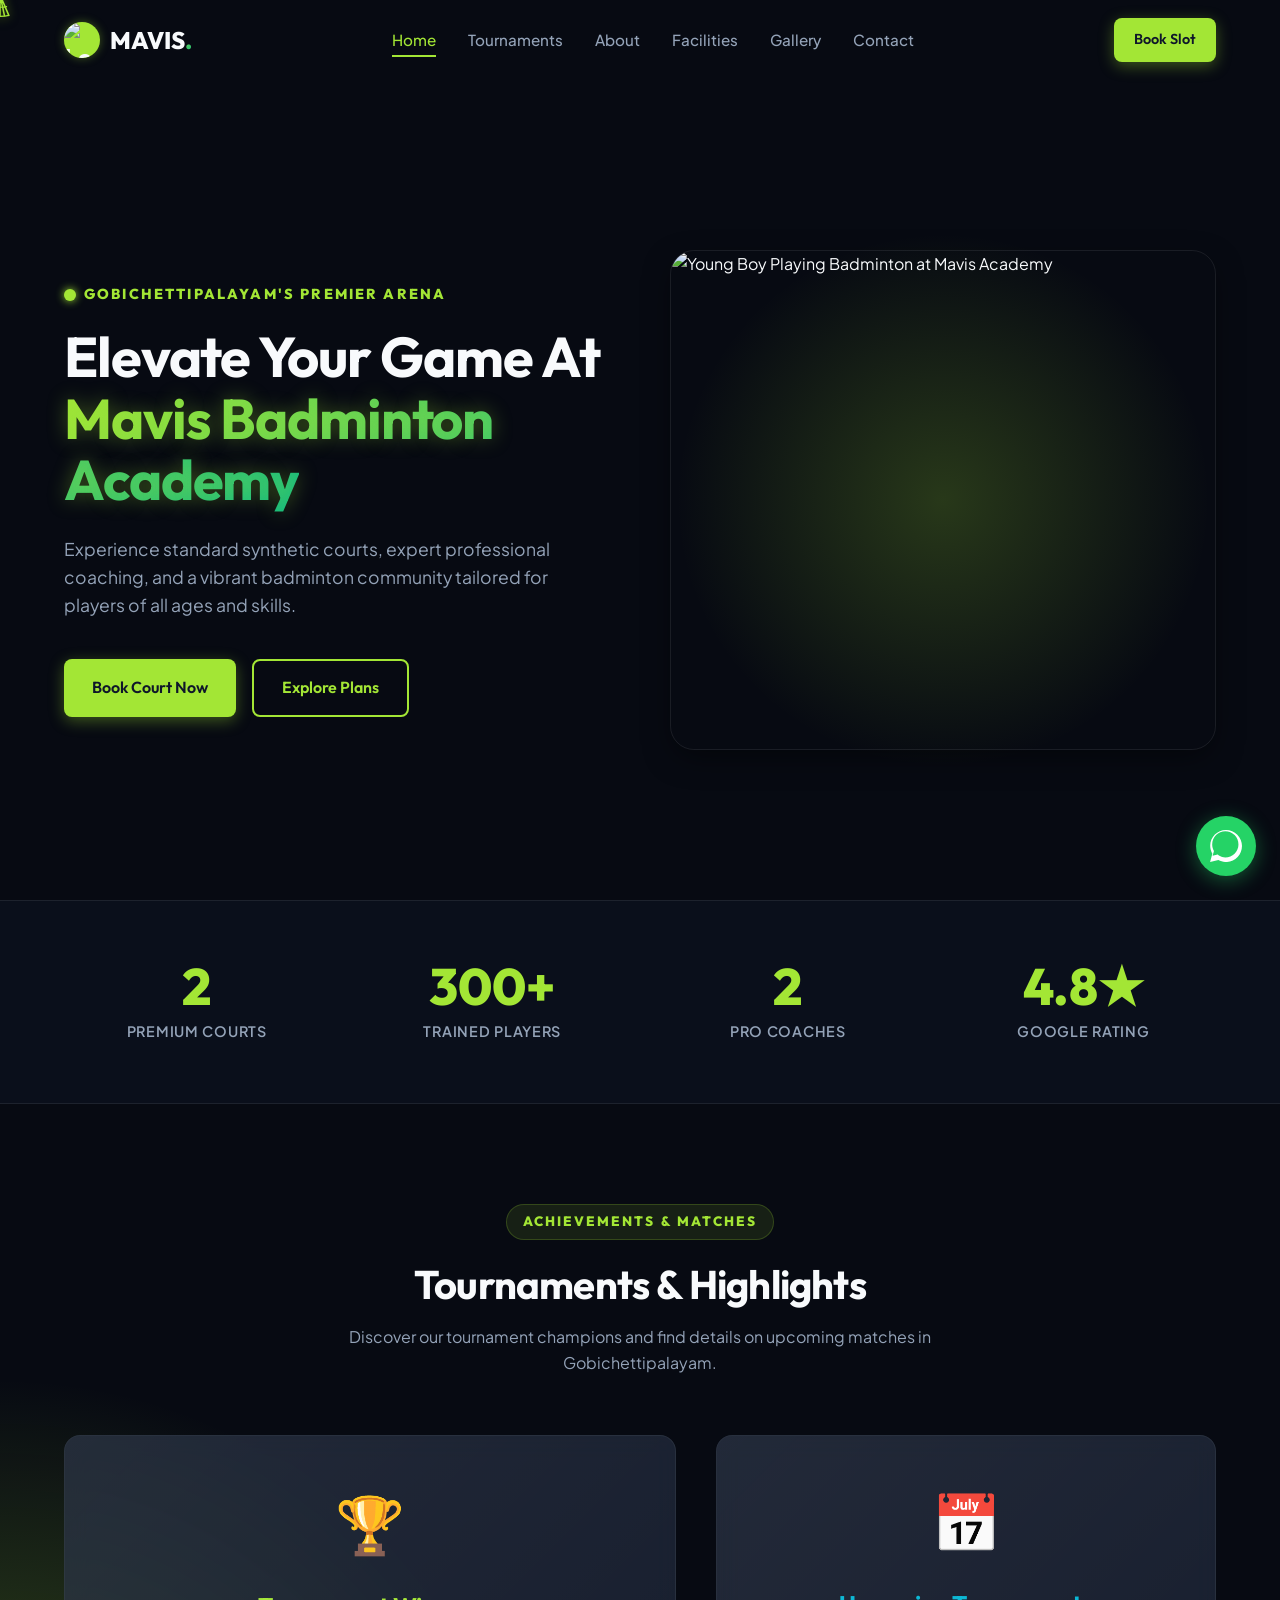
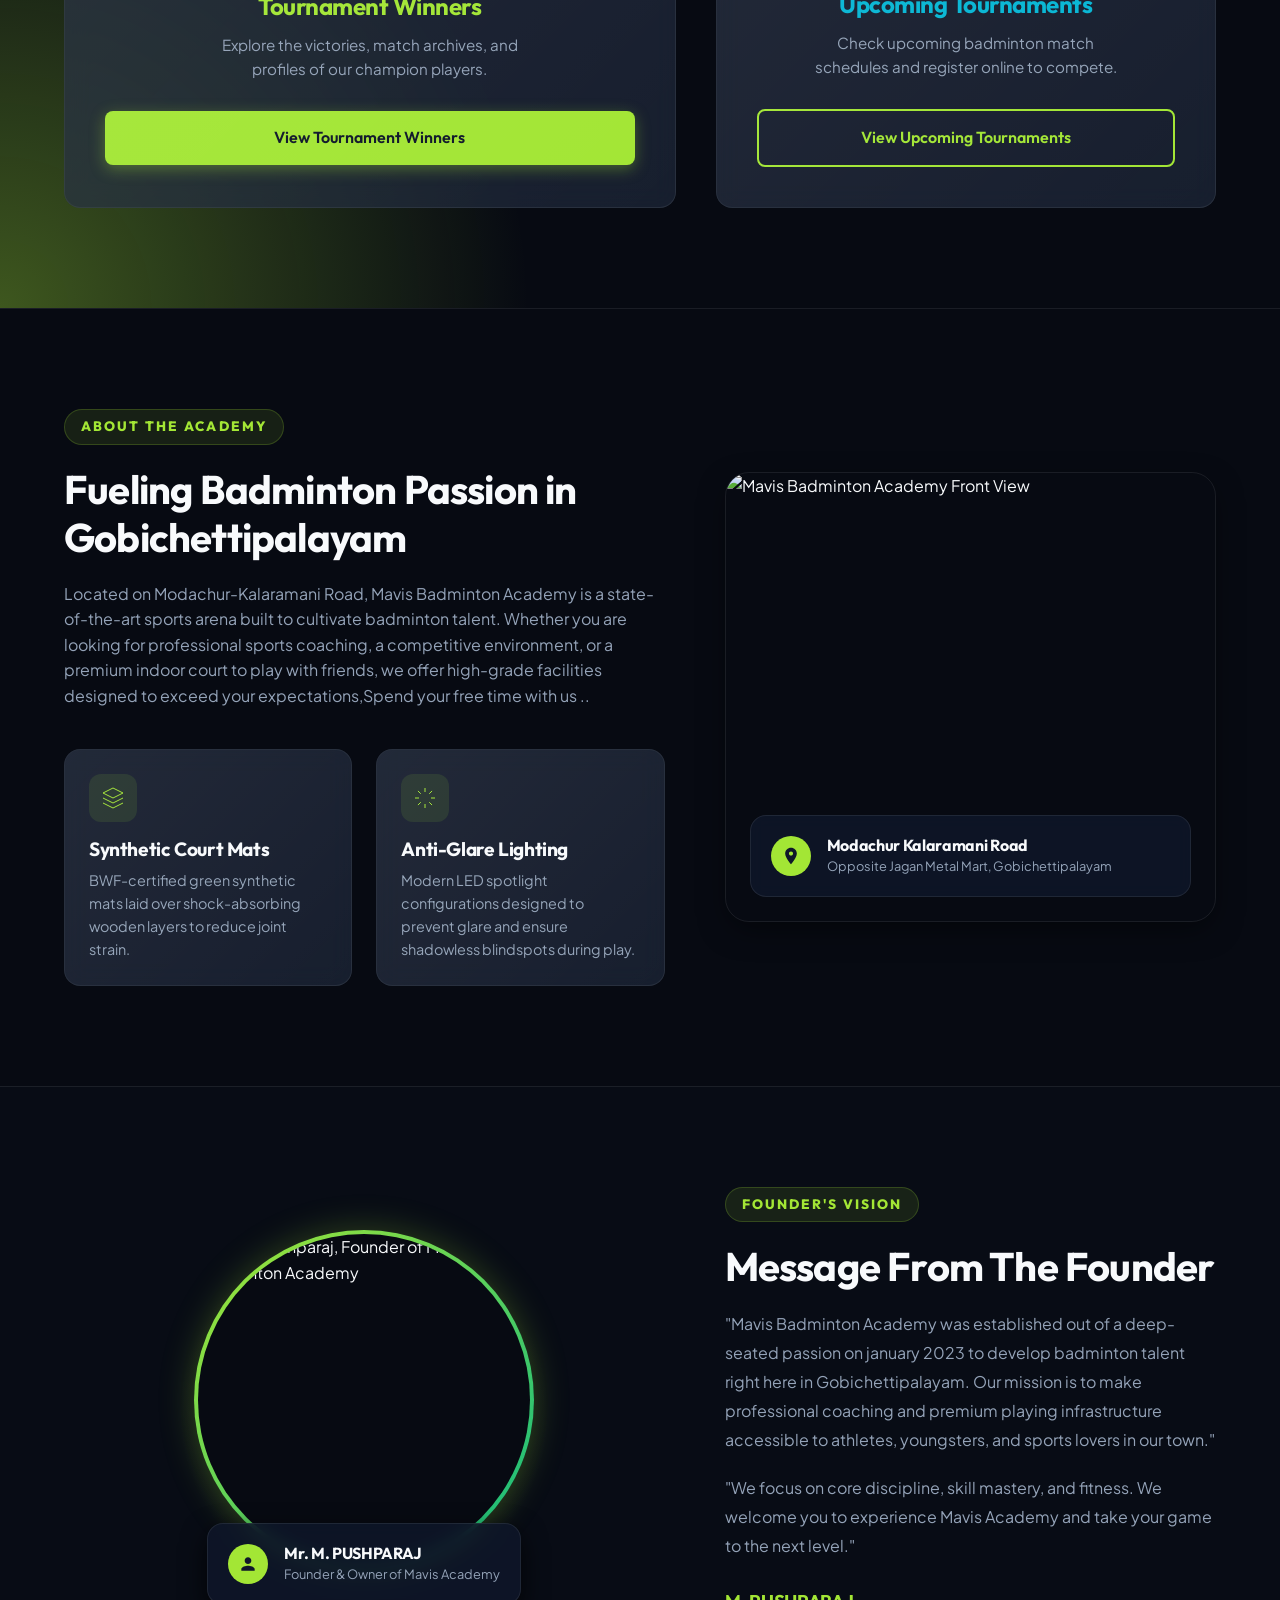
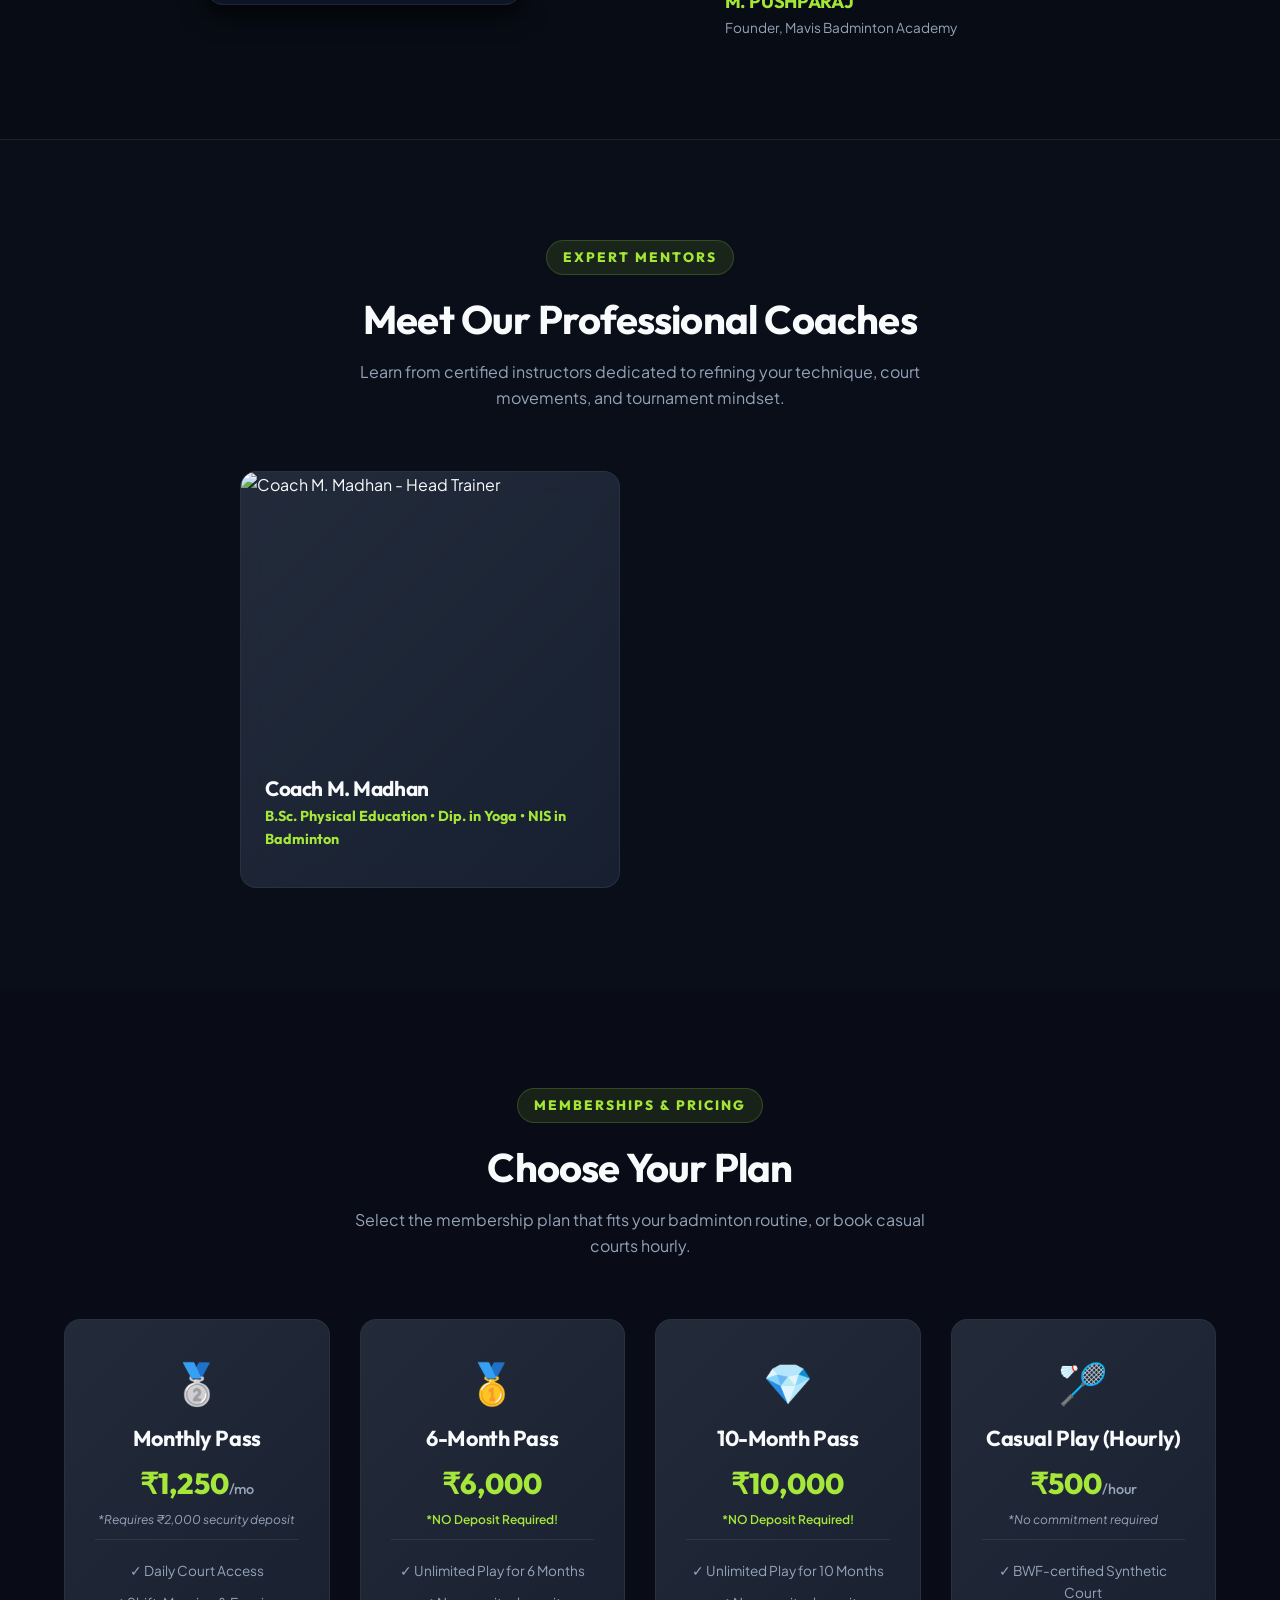
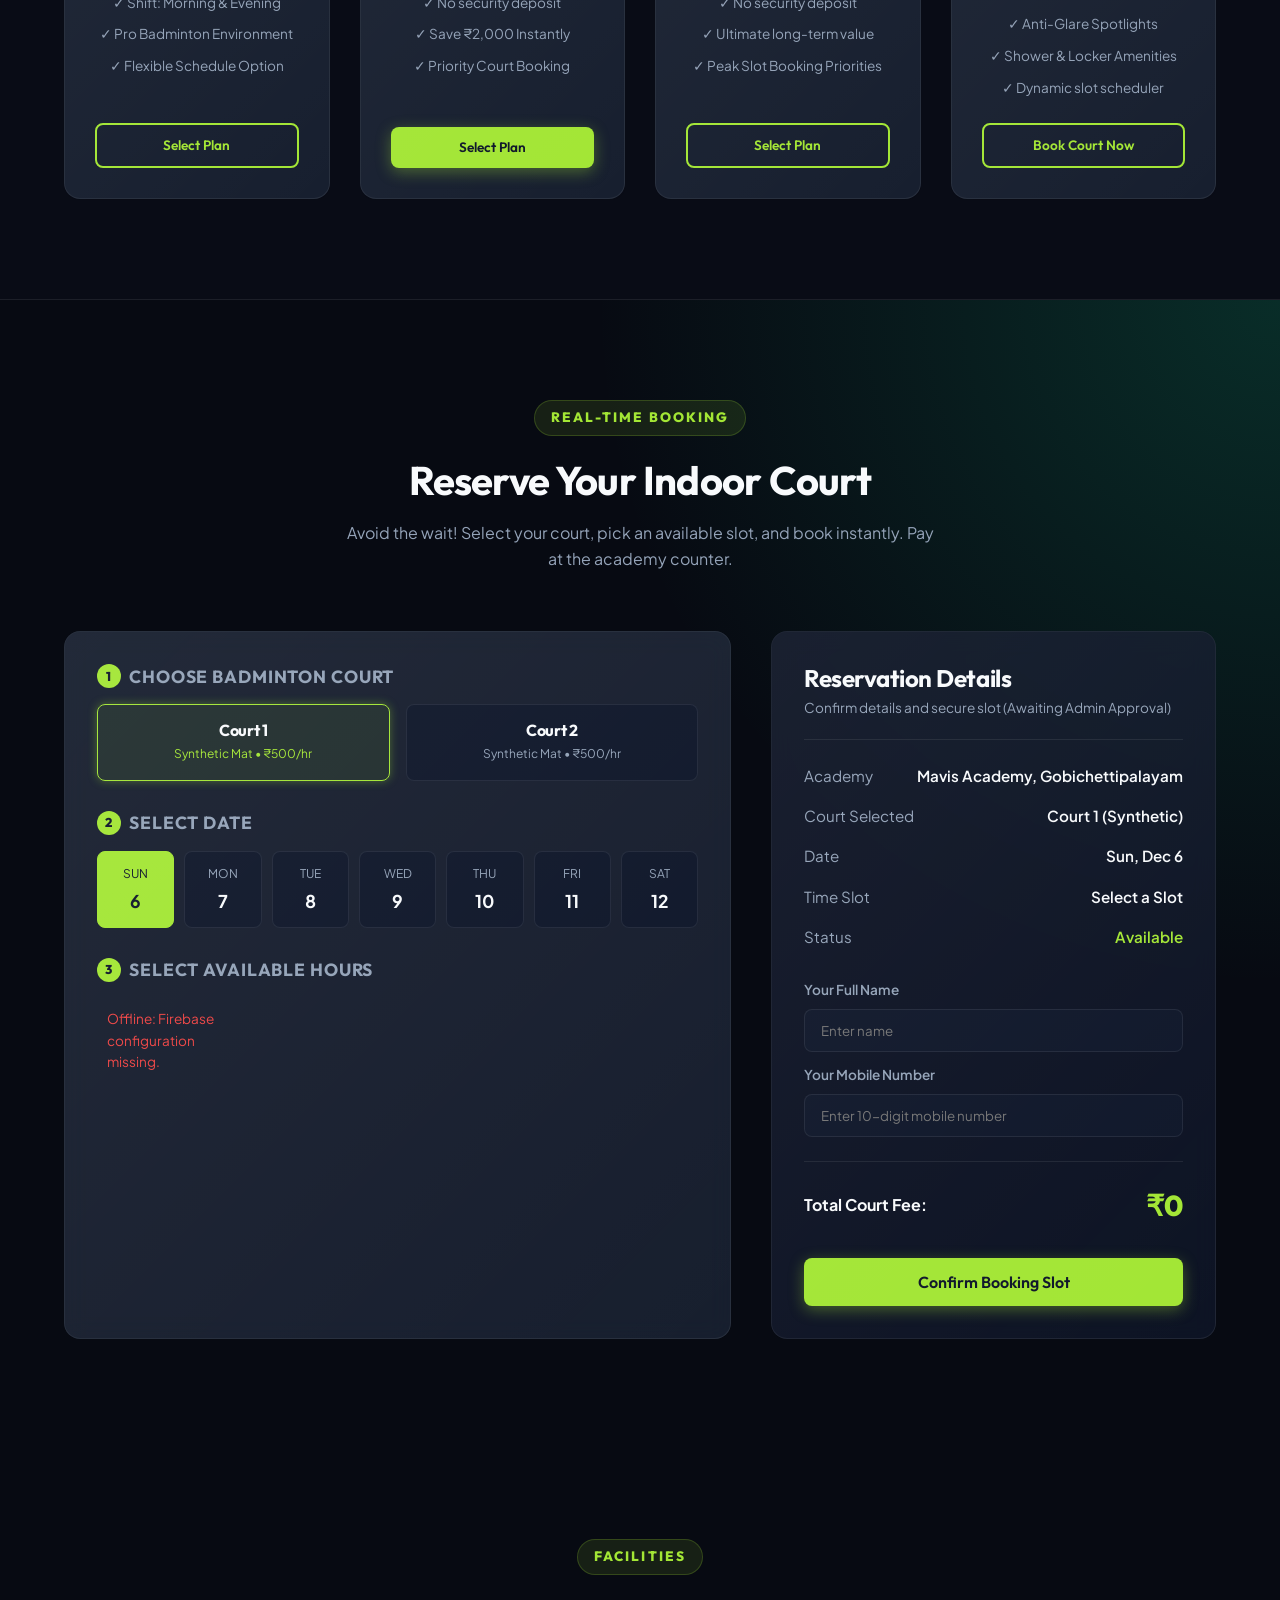
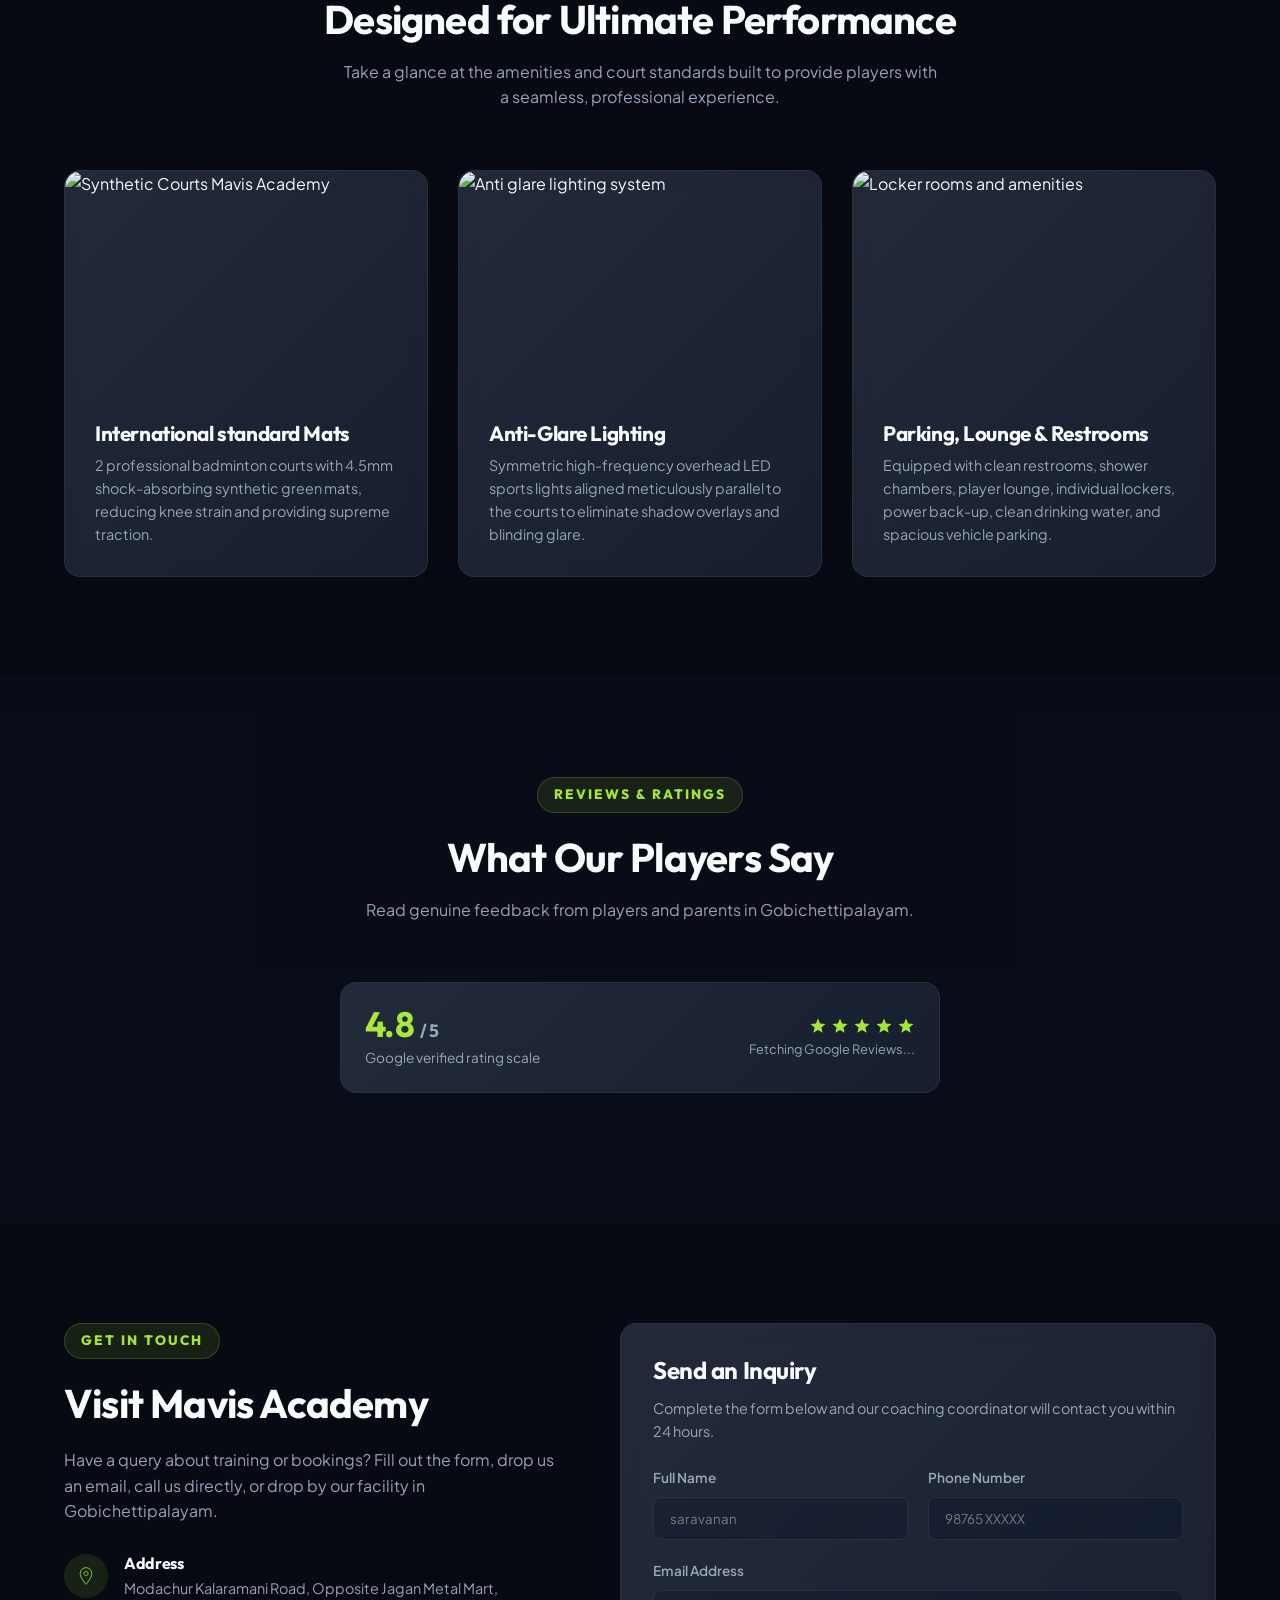
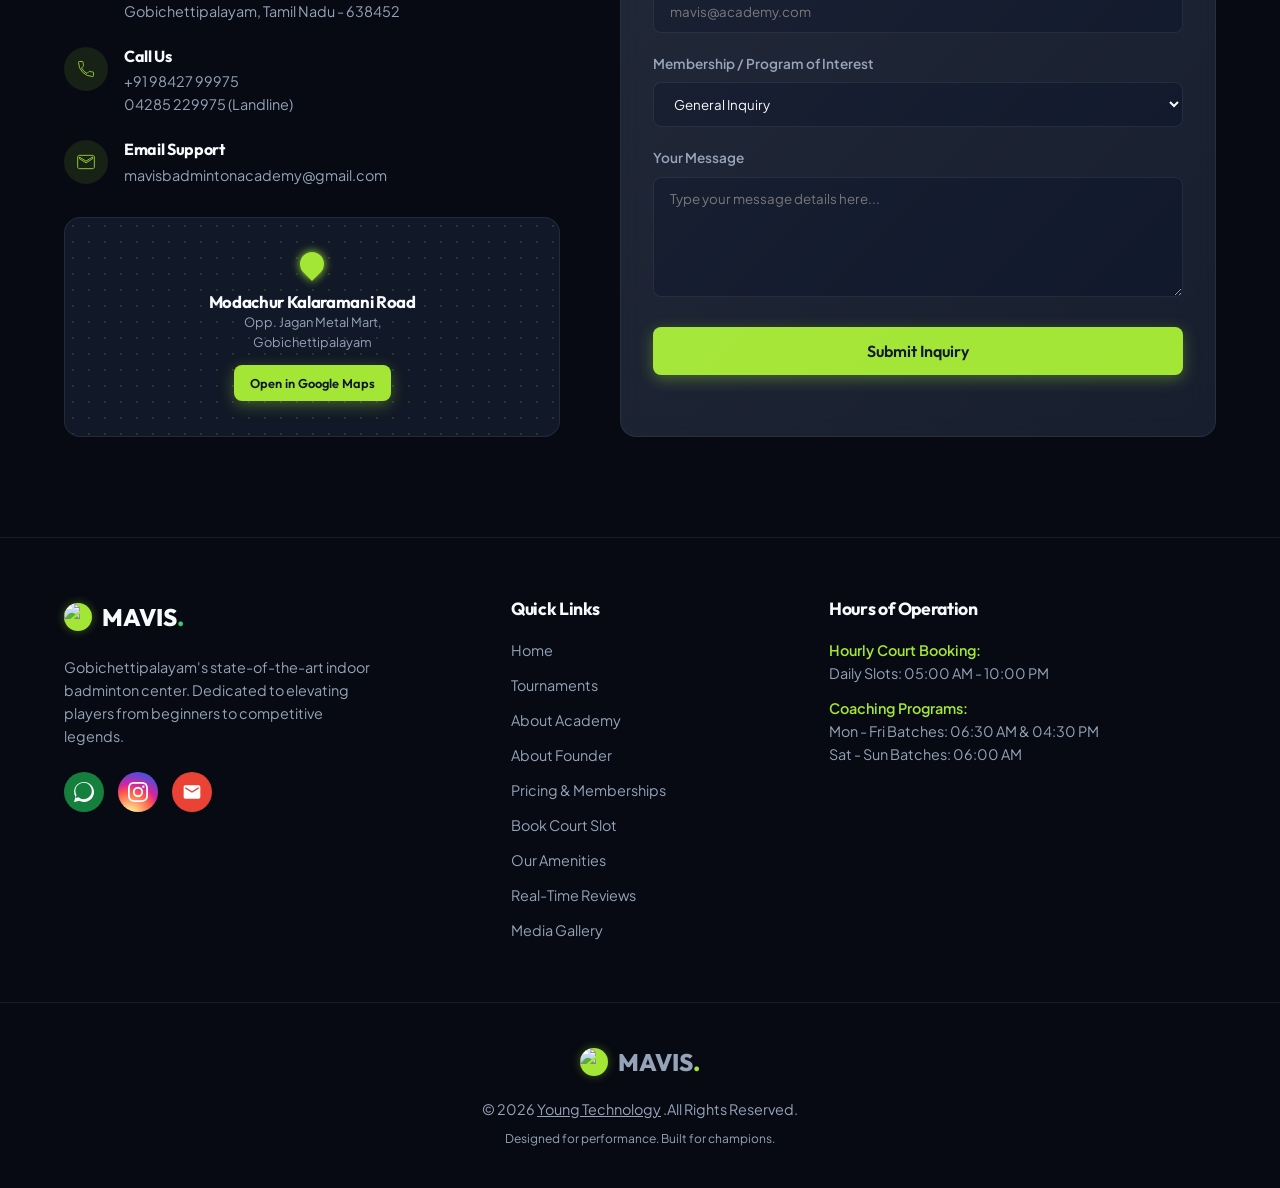
==== commit c33d86f7: "Add files via upload" ====
--- a/index.html
+++ b/index.html
@@ -279,10 +279,12 @@
     style="border-top: 1px solid var(--border-color); background: rgba(15, 23, 42, 0.15);">
     <div class="container">
       <div class="about-grid">
-        <div class="about-visual">
-          <img src="https://i.ibb.co/zWxzKRtN/Gemini-Generated-Image-r80caur80caur80c.png" alt="Mr. M. Pushparaj, Founder of Mavis Badminton Academy"
-            >
-          <div class="about-badge">
+        <div class="founder-visual-container">
+          <div class="founder-circle-frame">
+            <img src="https://i.ibb.co/zWxzKRtN/Gemini-Generated-Image-r80caur80caur80c.png"
+              alt="Mr. M. Pushparaj, Founder of Mavis Badminton Academy" class="founder-img">
+          </div>
+          <div class="about-badge founder-badge">
             <div class="about-badge-icon" style="background: var(--primary);">
               <svg viewBox="0 0 24 24" style="fill:var(--text-dark); width: 20px; height: 20px;">
                 <path
@@ -897,4 +899,4 @@
   <script src="app.js"></script>
 </body>
 
-</html>
+</html>
--- a/styles.css
+++ b/styles.css
@@ -1522,3 +1522,100 @@
   will-change: transform, opacity;
 }
 
+/* ──────────────────────────────────────────────────────────────────────────
+   FOUNDER SECTION CIRCLE FRAME & ANIMATION
+   ────────────────────────────────────────────────────────────────────────── */
+.founder-visual-container {
+  position: relative;
+  width: 100%;
+  max-width: 400px;
+  margin: 0 auto;
+  display: flex;
+  flex-direction: column;
+  align-items: center;
+  justify-content: center;
+  padding: 20px 20px 45px 20px; /* Extra bottom padding for the badge overlap */
+  animation: float-founder 6s ease-in-out infinite;
+}
+
+.founder-circle-frame {
+  position: relative;
+  width: min(340px, 100%);
+  aspect-ratio: 1 / 1;
+  border-radius: 50%;
+  overflow: hidden;
+  padding: 4px; /* Space for the animated gradient border */
+  background: linear-gradient(135deg, var(--primary), var(--secondary), var(--accent), var(--primary));
+  background-size: 300% 300%;
+  animation: border-rotate 8s linear infinite;
+  box-shadow: 0 0 35px rgba(163, 230, 53, 0.25);
+  display: flex;
+  align-items: center;
+  justify-content: center;
+  z-index: 2;
+  transition: transform var(--transition-normal), box-shadow var(--transition-normal);
+}
+
+.founder-img {
+  width: 100%;
+  height: 100%;
+  object-fit: cover;
+  border-radius: 50%;
+  background: var(--bg-darker);
+  transition: transform var(--transition-normal);
+}
+
+.founder-circle-frame:hover {
+  transform: scale(1.02);
+  box-shadow: 0 0 45px rgba(163, 230, 53, 0.45);
+}
+
+.founder-circle-frame:hover .founder-img {
+  transform: scale(1.08);
+}
+
+/* Pulsing background glow effect behind the circle */
+.founder-visual-container::before {
+  content: '';
+  position: absolute;
+  top: 15px;
+  left: 15px;
+  right: 15px;
+  bottom: 15px;
+  border-radius: 50%;
+  background: radial-gradient(circle, var(--primary-glow) 0%, transparent 70%);
+  z-index: 1;
+  pointer-events: none;
+  animation: pulse-glow 4s ease-in-out infinite alternate;
+}
+
+.founder-badge {
+  position: absolute !important;
+  bottom: 10px !important;
+  left: 50% !important;
+  right: auto !important;
+  transform: translateX(-50%);
+  width: max-content;
+  max-width: 95%;
+  z-index: 10;
+  box-shadow: var(--shadow-lg), 0 10px 25px rgba(0, 0, 0, 0.5);
+  margin: 0 !important;
+}
+
+@keyframes float-founder {
+  0% { transform: translateY(0px); }
+  50% { transform: translateY(-12px); }
+  100% { transform: translateY(0px); }
+}
+
+@keyframes border-rotate {
+  0% { background-position: 0% 50%; }
+  50% { background-position: 100% 50%; }
+  100% { background-position: 0% 50%; }
+}
+
+@keyframes pulse-glow {
+  0% { opacity: 0.5; transform: scale(0.95); }
+  100% { opacity: 0.9; transform: scale(1.05); }
+}
+
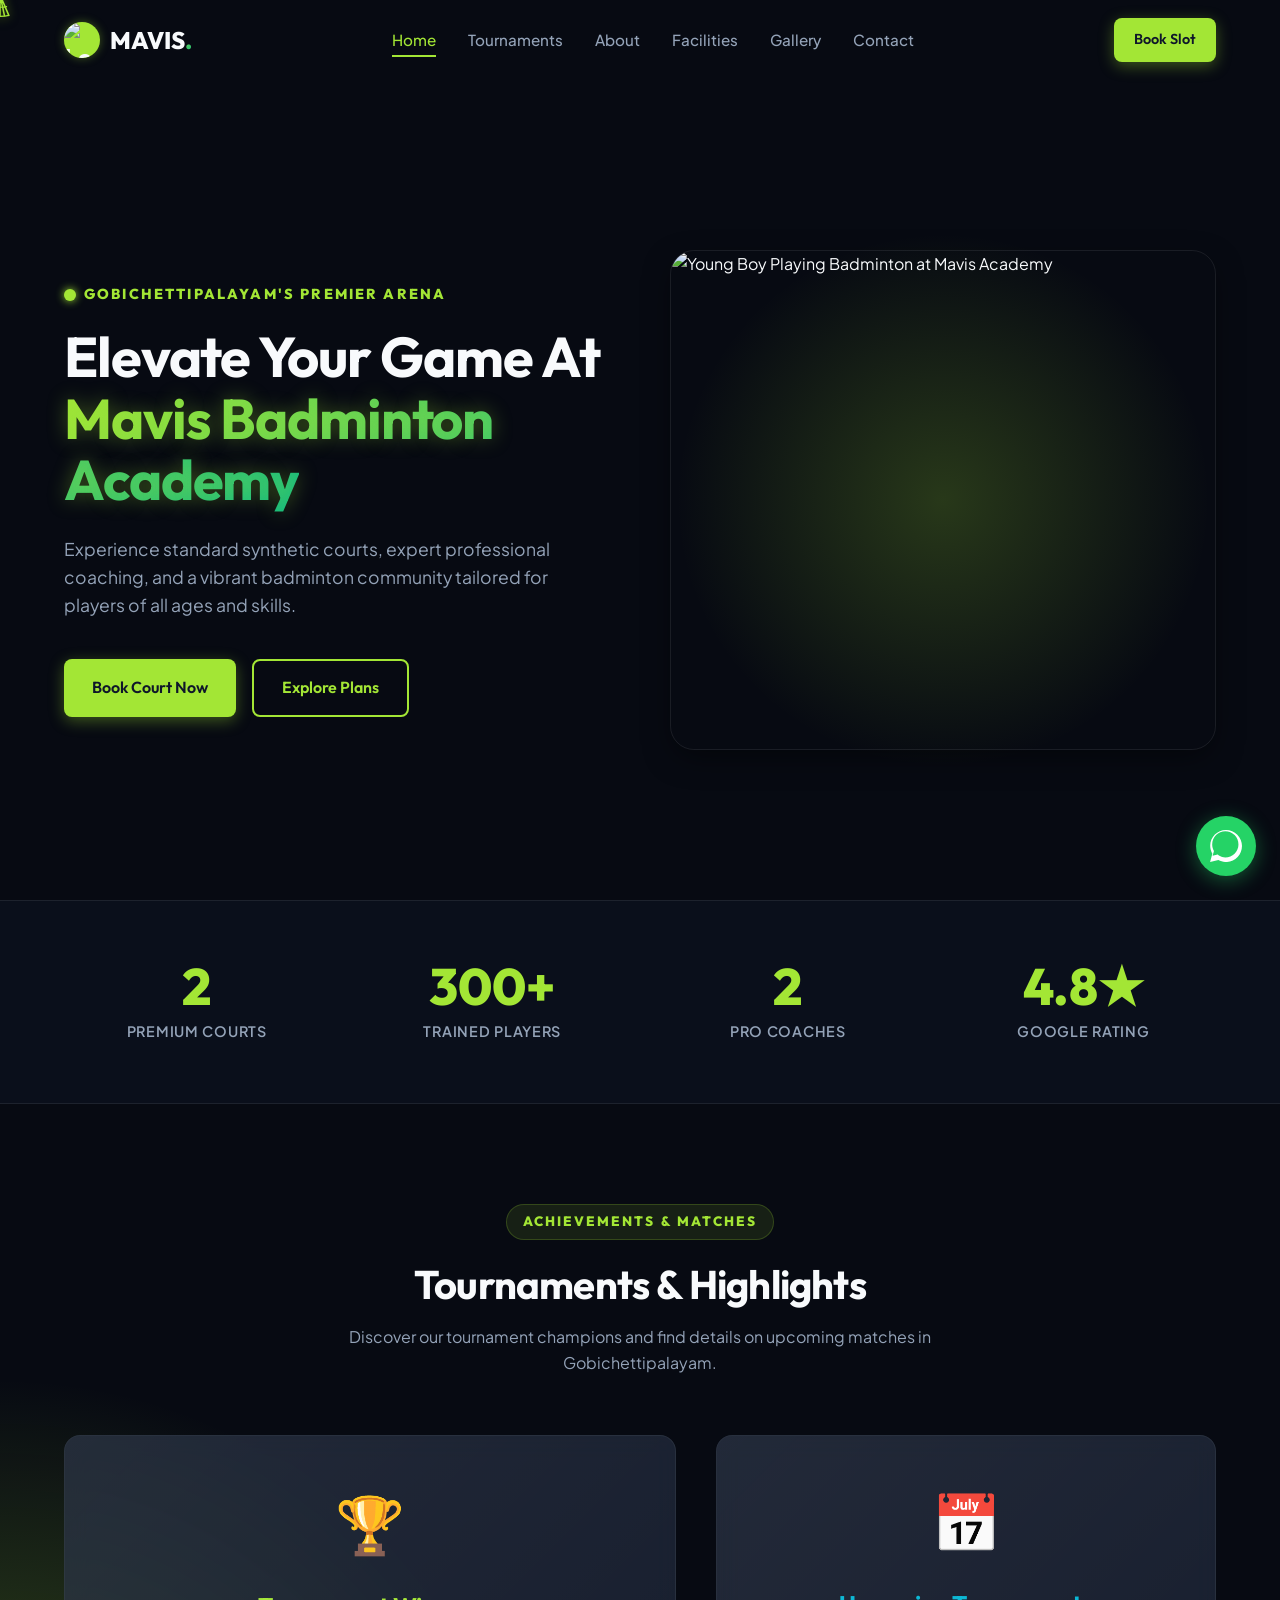
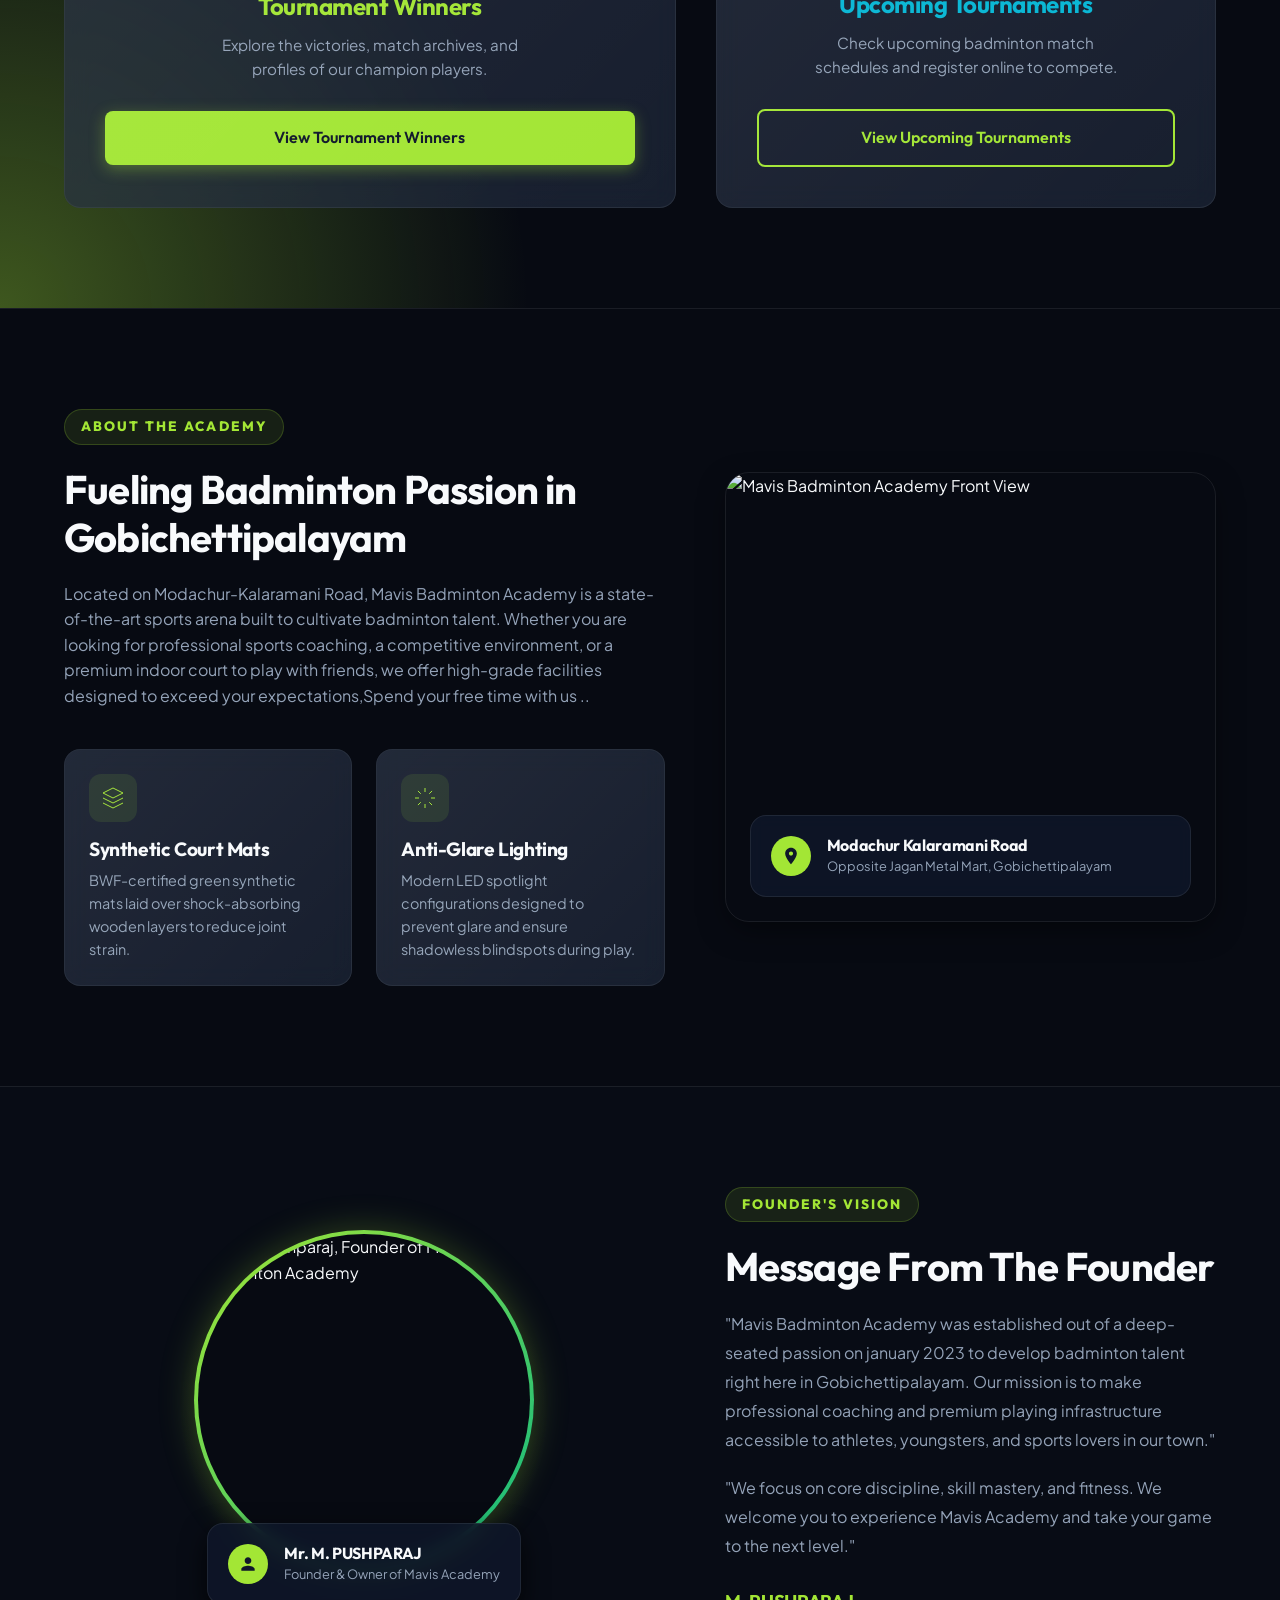
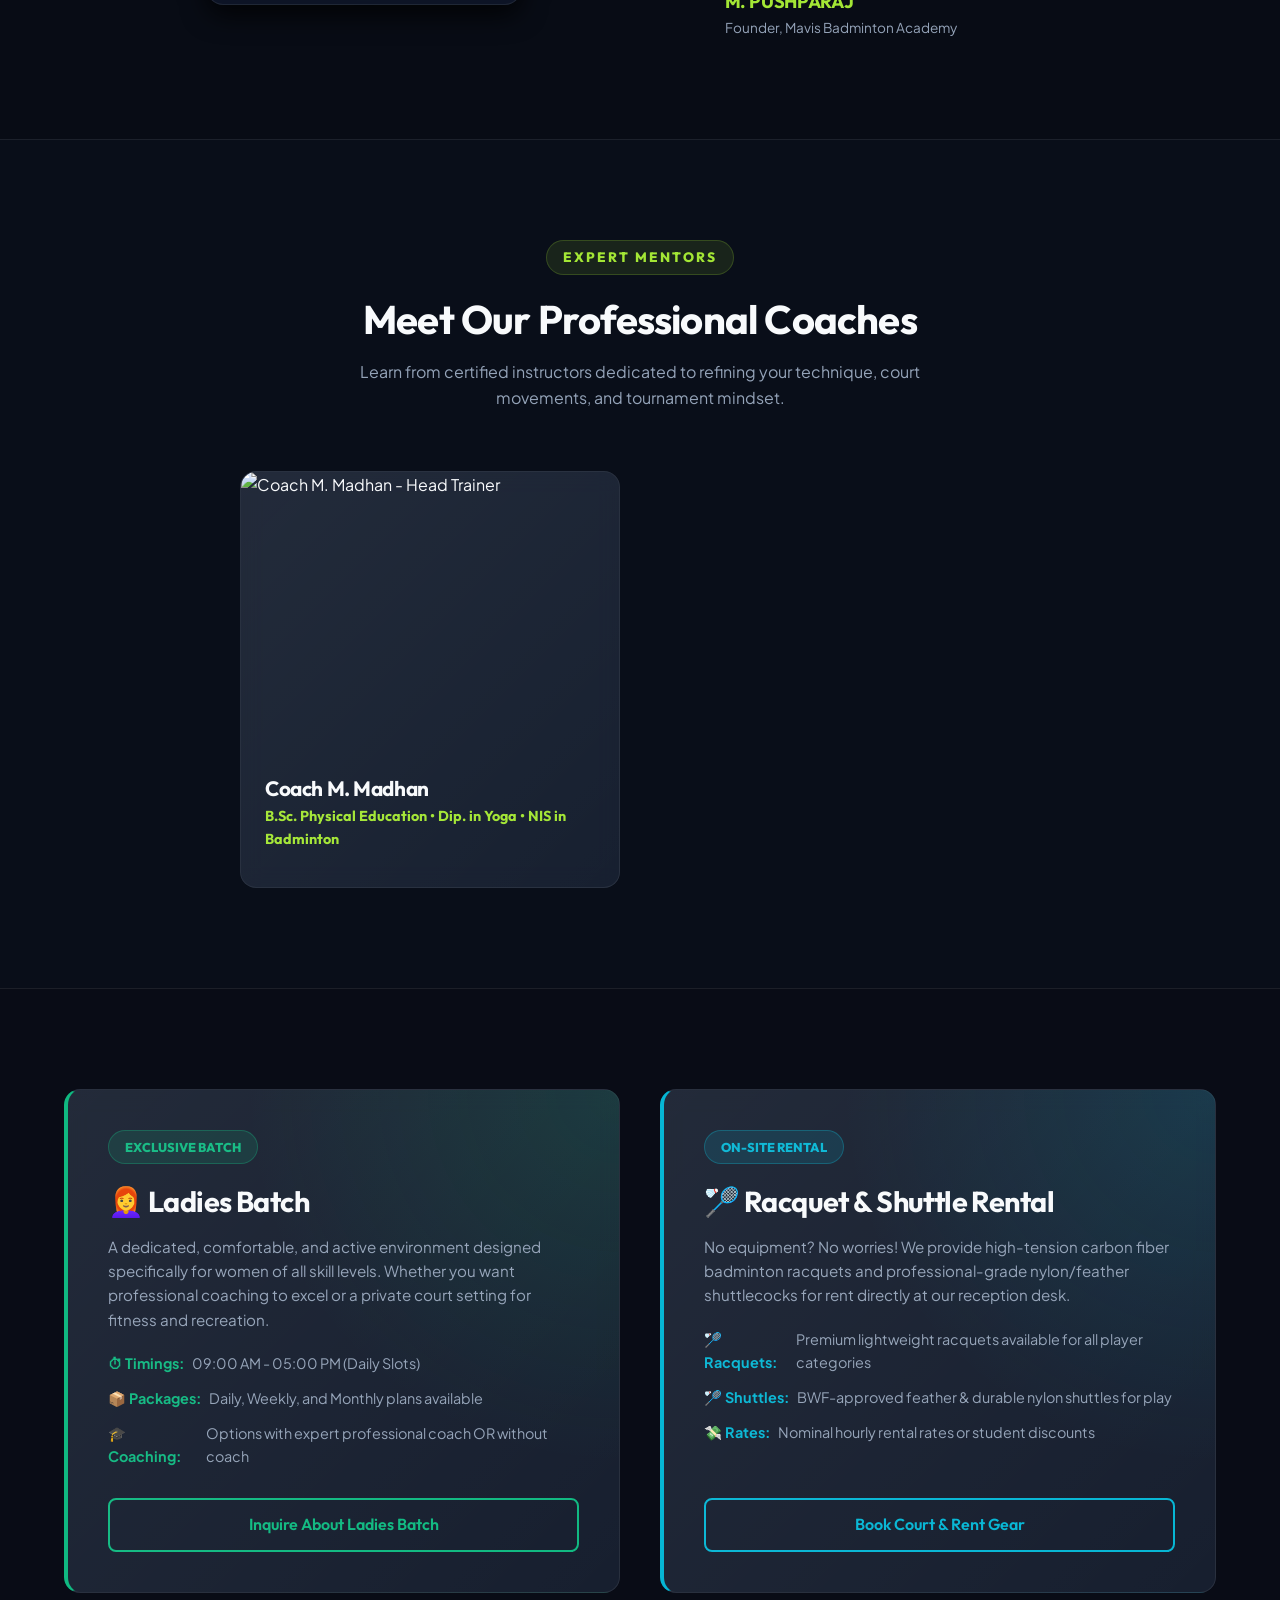
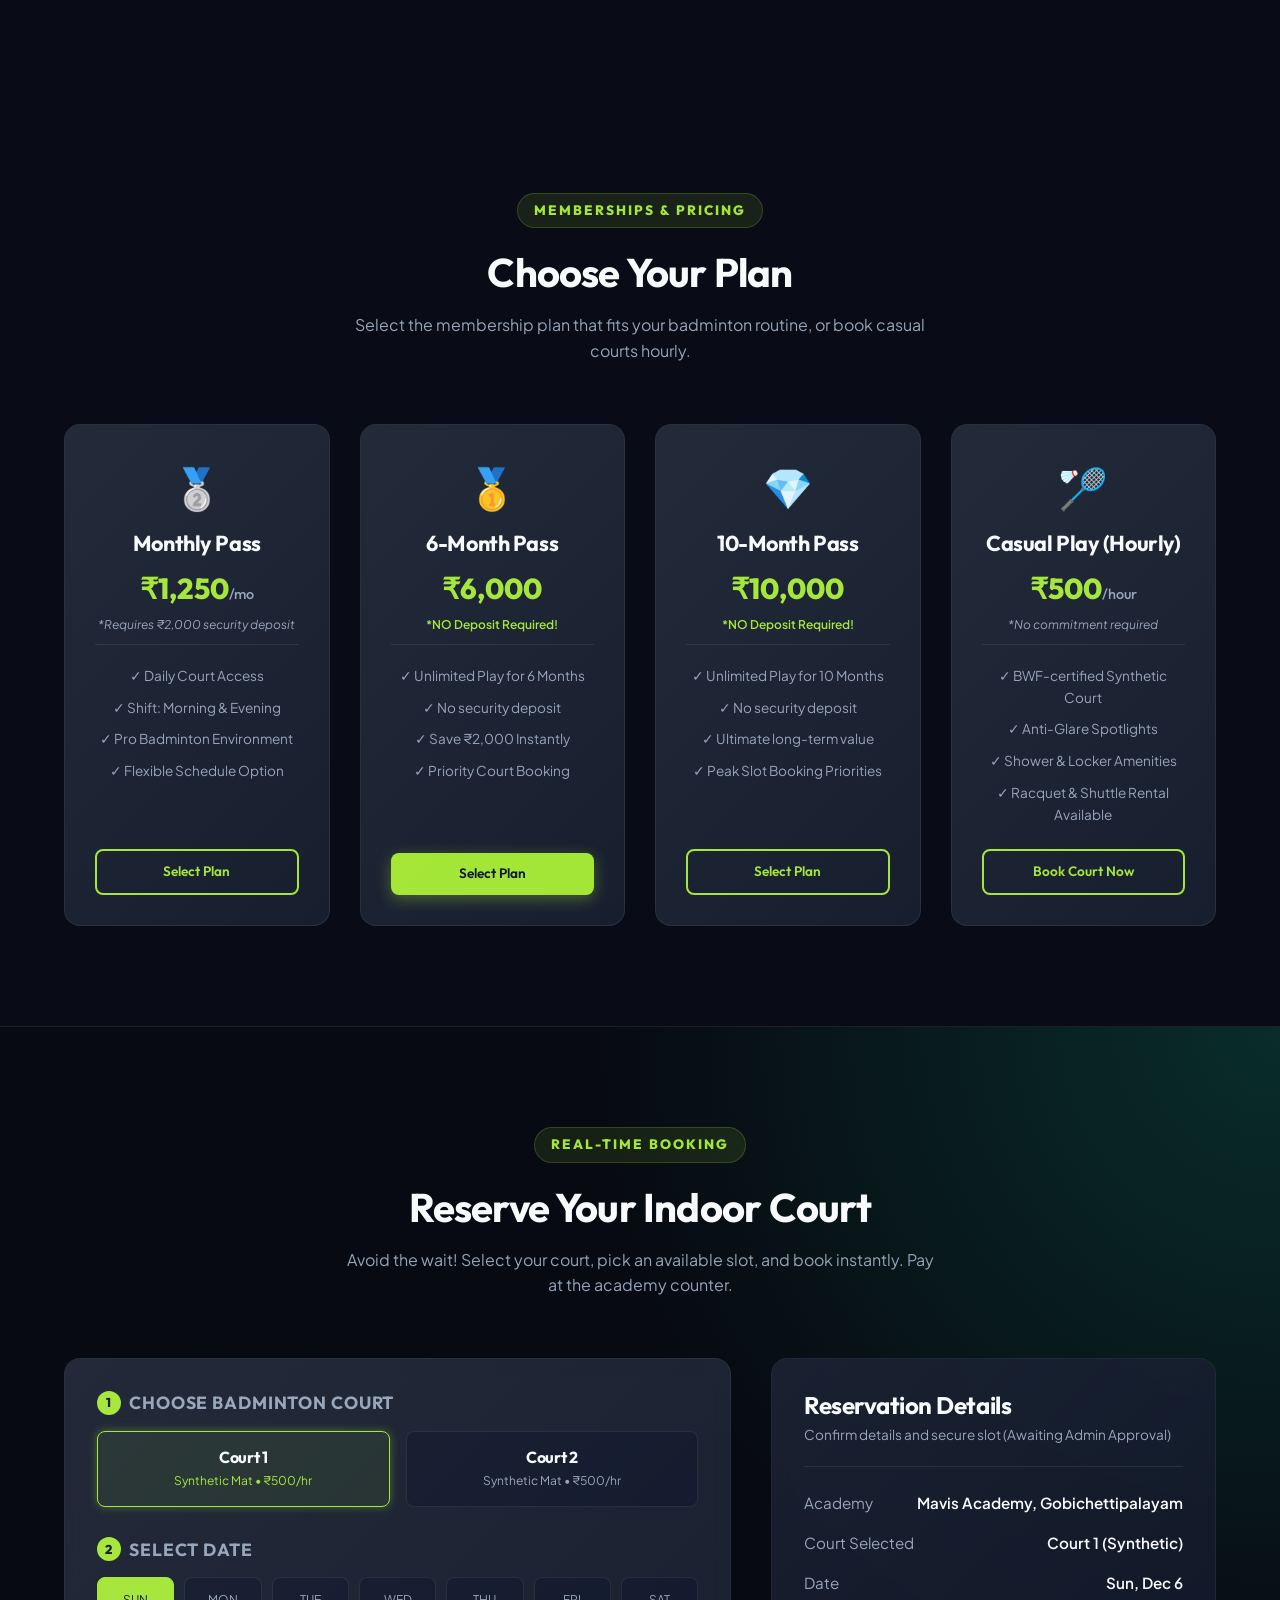
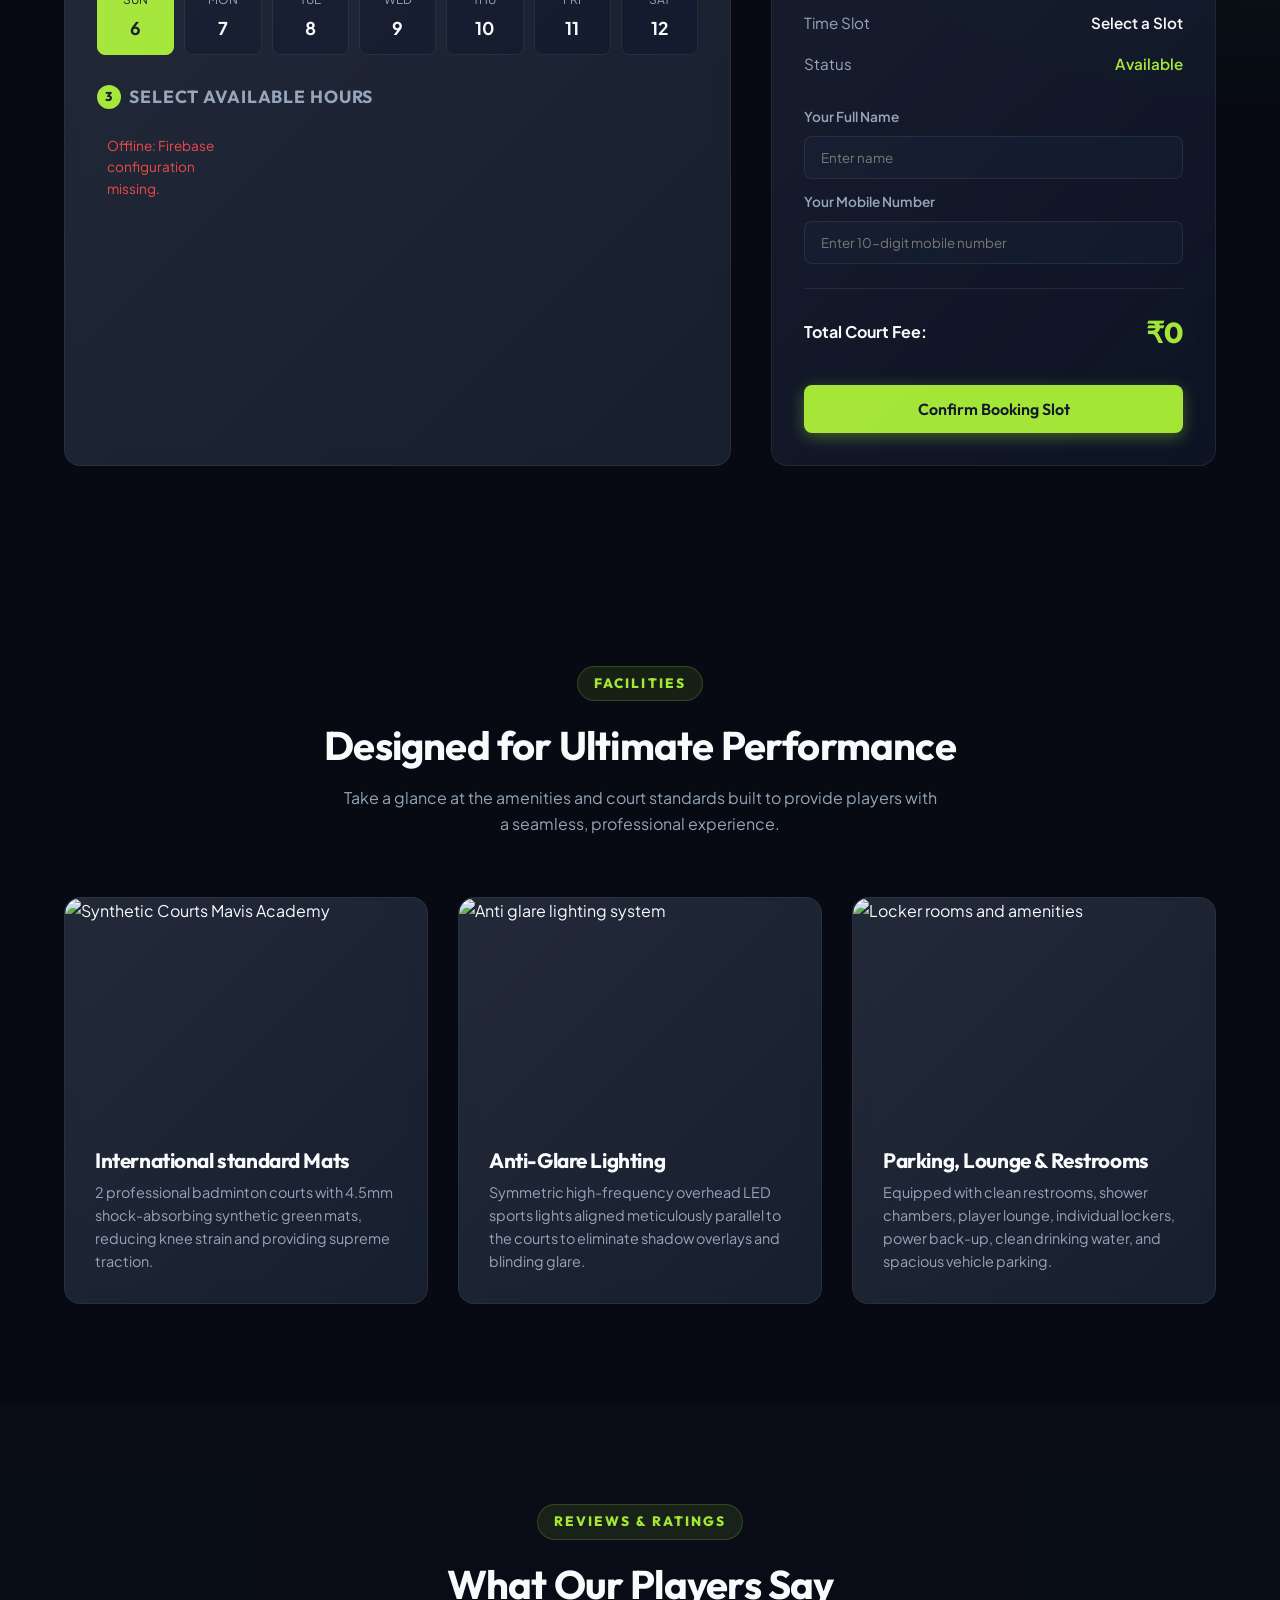
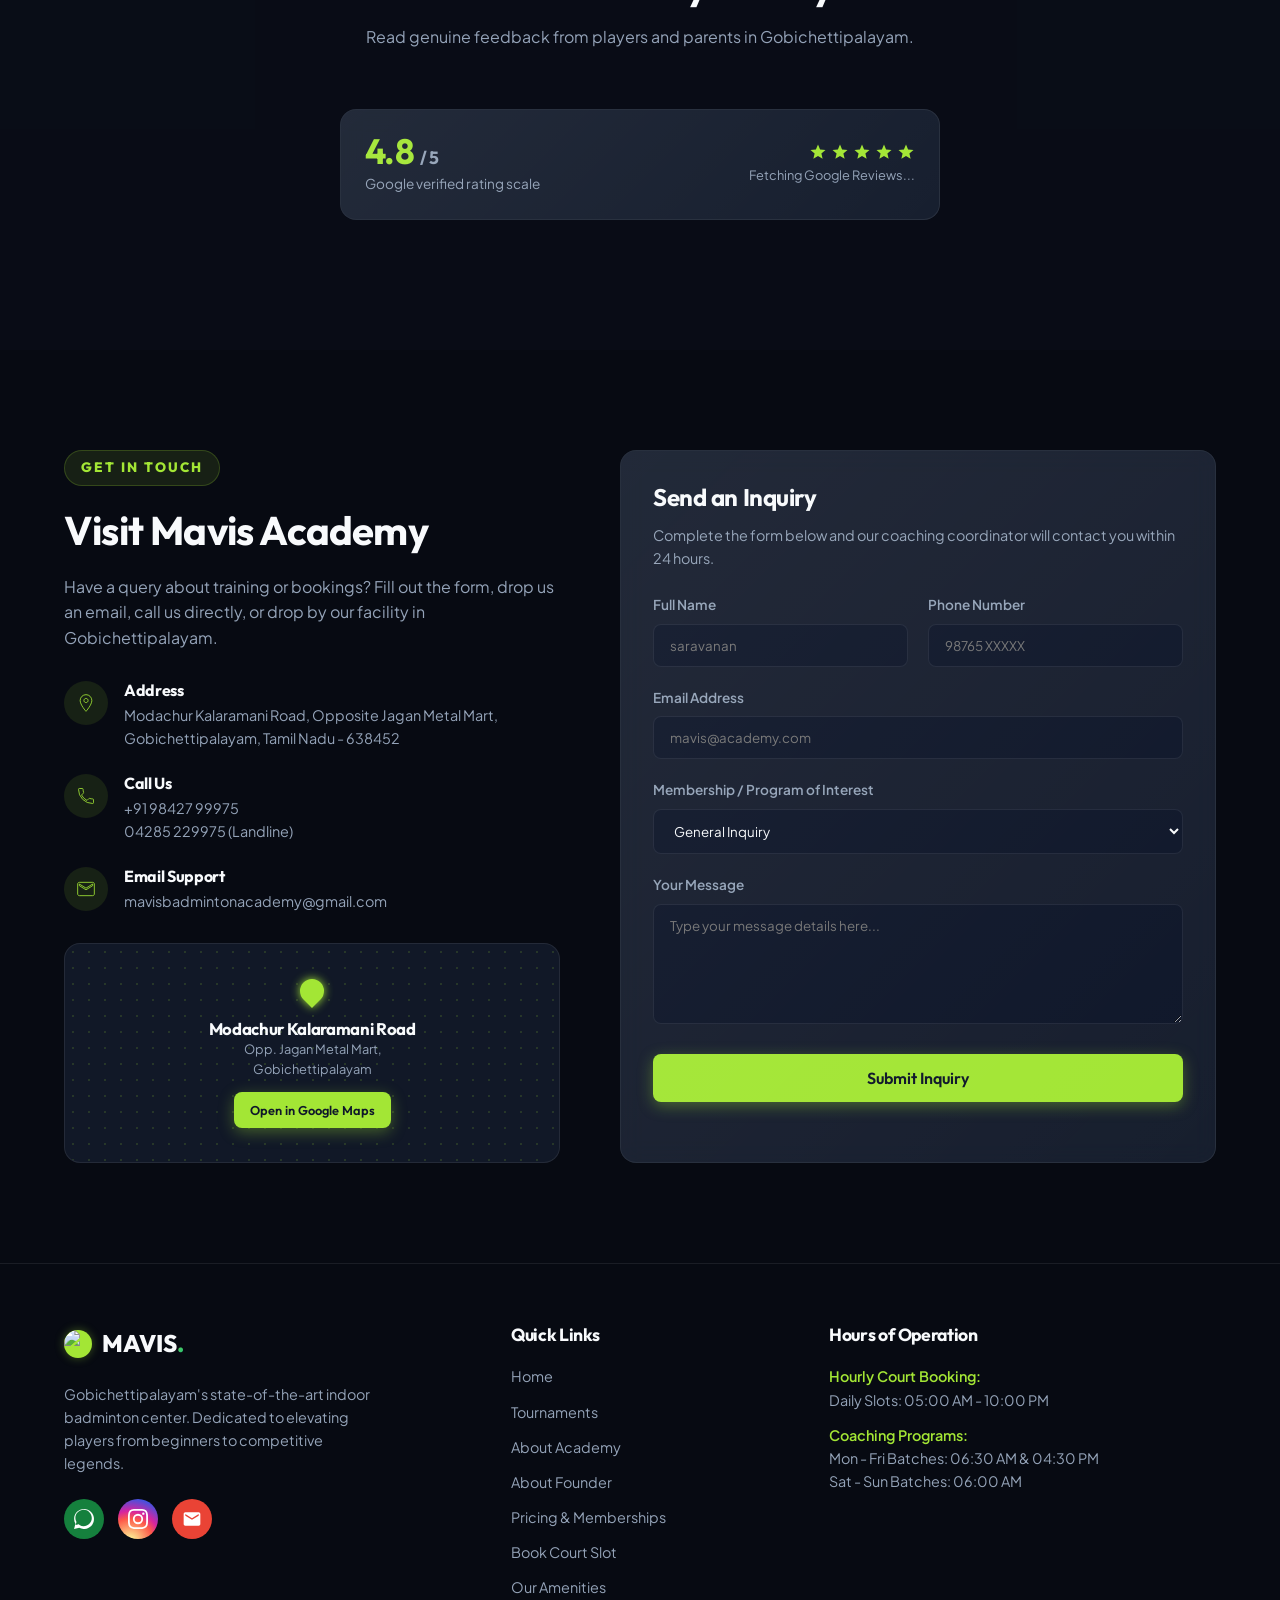
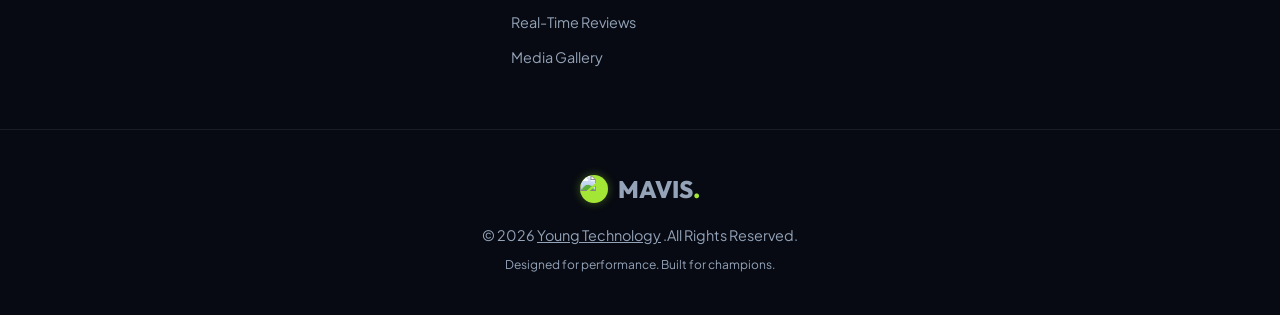
==== commit e9d9e63d: "Add special programs and services section Added special programs section with details on Ladies Batc" ====
--- a/index.html
+++ b/index.html
@@ -281,7 +281,7 @@
       <div class="about-grid">
         <div class="founder-visual-container">
           <div class="founder-circle-frame">
-            <img src="https://i.ibb.co/zWxzKRtN/Gemini-Generated-Image-r80caur80caur80c.png"
+            <img src="https://i.ibb.co/9HbRyf47/founder.jpg"
               alt="Mr. M. Pushparaj, Founder of Mavis Badminton Academy" class="founder-img">
           </div>
           <div class="about-badge founder-badge">
@@ -352,6 +352,72 @@
     </div>
   </section>
 
+  <!-- Special Programs & Services -->
+  <section class="section" id="special-programs"
+    style="border-top: 1px solid var(--border-color); background: rgba(15, 23, 42, 0.2);">
+    <div class="container">
+      <div class="about-grid" style="grid-template-columns: 1fr 1fr; gap: 40px; align-items: stretch;">
+        <!-- Card 1: Ladies Batch -->
+        <div class="glass-card" style="padding: 40px; display: flex; flex-direction: column; justify-content: space-between; border-left: 4px solid var(--secondary); background: radial-gradient(circle at top right, rgba(16, 185, 129, 0.15), transparent 50%), var(--bg-card);">
+          <div>
+            <div style="display: inline-block; background: rgba(16, 185, 129, 0.15); color: var(--secondary); padding: 6px 16px; border-radius: 50px; font-family: var(--font-heading); font-size: 0.8rem; font-weight: 800; text-transform: uppercase; margin-bottom: 20px; border: 1px solid rgba(16, 185, 129, 0.3);">
+              Exclusive Batch
+            </div>
+            <h3 style="font-family: var(--font-heading); font-size: 1.8rem; margin-bottom: 16px; color: var(--text-main); display: flex; align-items: center; gap: 10px;">
+              👩‍🦰 Ladies Batch
+            </h3>
+            <p style="color: var(--text-muted); font-size: 0.95rem; line-height: 1.6; margin-bottom: 20px;">
+              A dedicated, comfortable, and active environment designed specifically for women of all skill levels. Whether you want professional coaching to excel or a private court setting for fitness and recreation.
+            </p>
+            <ul style="list-style: none; display: flex; flex-direction: column; gap: 12px; font-size: 0.9rem; color: var(--text-muted); margin-bottom: 30px;">
+              <li style="display: flex; align-items: center; gap: 8px;">
+                <span style="color: var(--secondary); font-weight: 700;">⏱ Timings:</span> 09:00 AM - 05:00 PM (Daily Slots)
+              </li>
+              <li style="display: flex; align-items: center; gap: 8px;">
+                <span style="color: var(--secondary); font-weight: 700;">📦 Packages:</span> Daily, Weekly, and Monthly plans available
+              </li>
+              <li style="display: flex; align-items: center; gap: 8px;">
+                <span style="color: var(--secondary); font-weight: 700;">🎓 Coaching:</span> Options with expert professional coach OR without coach
+              </li>
+            </ul>
+          </div>
+          <a href="#contact" class="btn btn-secondary" style="border-color: var(--secondary); color: var(--secondary); width: 100%; justify-content: center; padding: 12px;" onclick="selectBatch('Ladies Batch')">
+            Inquire About Ladies Batch
+          </a>
+        </div>
+
+        <!-- Card 2: Gear Rental -->
+        <div class="glass-card" style="padding: 40px; display: flex; flex-direction: column; justify-content: space-between; border-left: 4px solid var(--accent); background: radial-gradient(circle at top right, rgba(6, 182, 212, 0.15), transparent 50%), var(--bg-card);">
+          <div>
+            <div style="display: inline-block; background: rgba(6, 182, 212, 0.15); color: var(--accent); padding: 6px 16px; border-radius: 50px; font-family: var(--font-heading); font-size: 0.8rem; font-weight: 800; text-transform: uppercase; margin-bottom: 20px; border: 1px solid rgba(6, 182, 212, 0.3);">
+              On-Site Rental
+            </div>
+            <h3 style="font-family: var(--font-heading); font-size: 1.8rem; margin-bottom: 16px; color: var(--text-main); display: flex; align-items: center; gap: 10px;">
+              🏸 Racquet & Shuttle Rental
+            </h3>
+            <p style="color: var(--text-muted); font-size: 0.95rem; line-height: 1.6; margin-bottom: 20px;">
+              No equipment? No worries! We provide high-tension carbon fiber badminton racquets and professional-grade nylon/feather shuttlecocks for rent directly at our reception desk.
+            </p>
+            <ul style="list-style: none; display: flex; flex-direction: column; gap: 12px; font-size: 0.9rem; color: var(--text-muted); margin-bottom: 30px;">
+              <li style="display: flex; align-items: center; gap: 8px;">
+                <span style="color: var(--accent); font-weight: 700;">🏸 Racquets:</span> Premium lightweight racquets available for all player categories
+              </li>
+              <li style="display: flex; align-items: center; gap: 8px;">
+                <span style="color: var(--accent); font-weight: 700;">🏸 Shuttles:</span> BWF-approved feather & durable nylon shuttles for play
+              </li>
+              <li style="display: flex; align-items: center; gap: 8px;">
+                <span style="color: var(--accent); font-weight: 700;">💸 Rates:</span> Nominal hourly rental rates or student discounts
+              </li>
+            </ul>
+          </div>
+          <a href="#booking" class="btn btn-secondary" style="border-color: var(--accent); color: var(--accent); width: 100%; justify-content: center; padding: 12px;">
+            Book Court & Rent Gear
+          </a>
+        </div>
+      </div>
+    </div>
+  </section>
+
   <!-- Pricing & Memberships Section -->
   <section class="section" id="pricing"
     style="background: rgba(15, 23, 42, 0.2); border-bottom: 1px solid var(--border-color);">
@@ -461,7 +527,7 @@
               <li>✓ BWF-certified Synthetic Court</li>
               <li>✓ Anti-Glare Spotlights</li>
               <li>✓ Shower & Locker Amenities</li>
-              <li>✓ Dynamic slot scheduler</li>
+              <li>✓ Racquet & Shuttle Rental Available</li>
             </ul>
             <a href="#booking" class="btn btn-secondary"
               style="width: 100%; justify-content: center; padding: 10px 20px; font-size: 0.85rem;">Book Court Now</a>
@@ -763,6 +829,7 @@
               <label class="form-label" for="contact-batch">Membership / Program of Interest</label>
               <select class="form-input" id="contact-batch">
                 <option value="General Enquiry">General Inquiry</option>
+                <option value="Ladies Batch">Exclusive Ladies Batch (9 AM - 5 PM)</option>
                 <option value="Monthly Pass">Monthly Pass (₹1,250/mo + ₹2,000 Deposit)</option>
                 <option value="6-Month Pass">6-Month Pass (₹6,000, No Deposit)</option>
                 <option value="10-Month Pass">10-Month Pass (₹10,000, No Deposit)</option>
@@ -899,4 +966,4 @@
   <script src="app.js"></script>
 </body>
 
-</html>+</html>
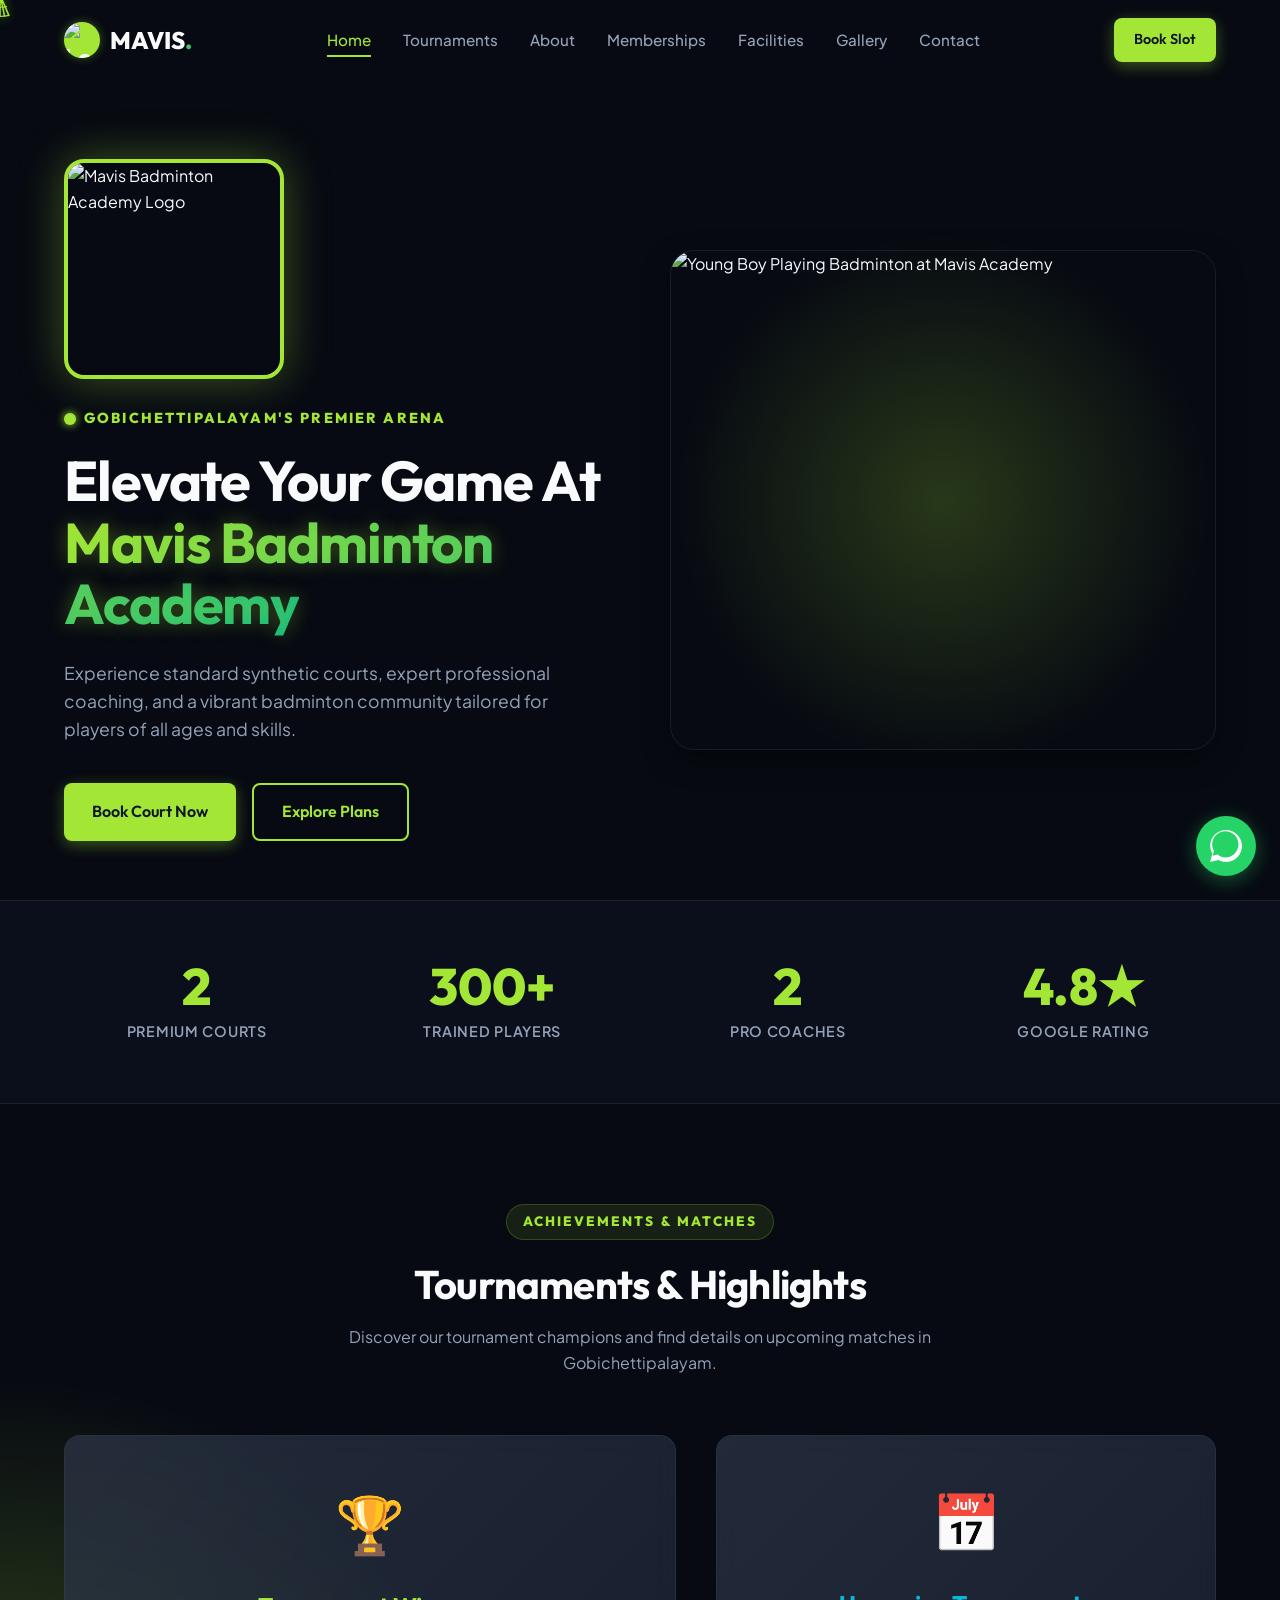
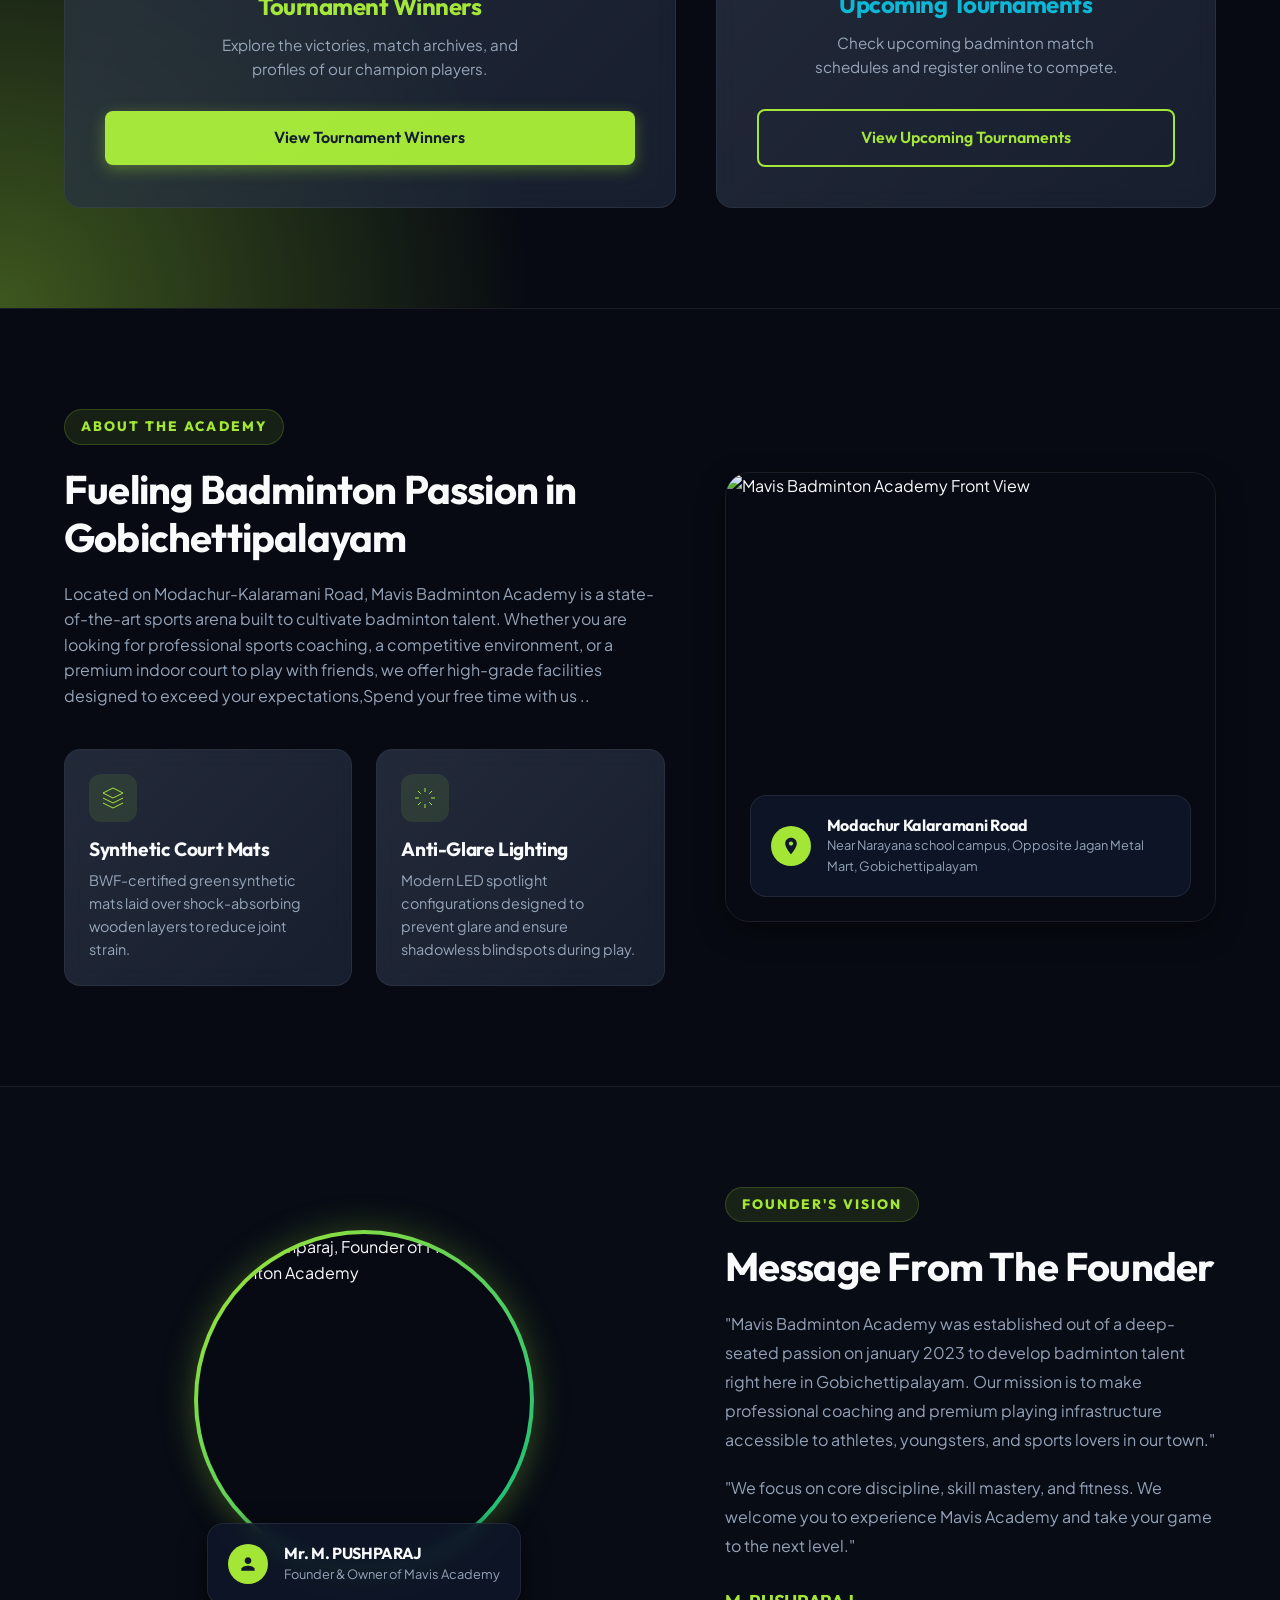
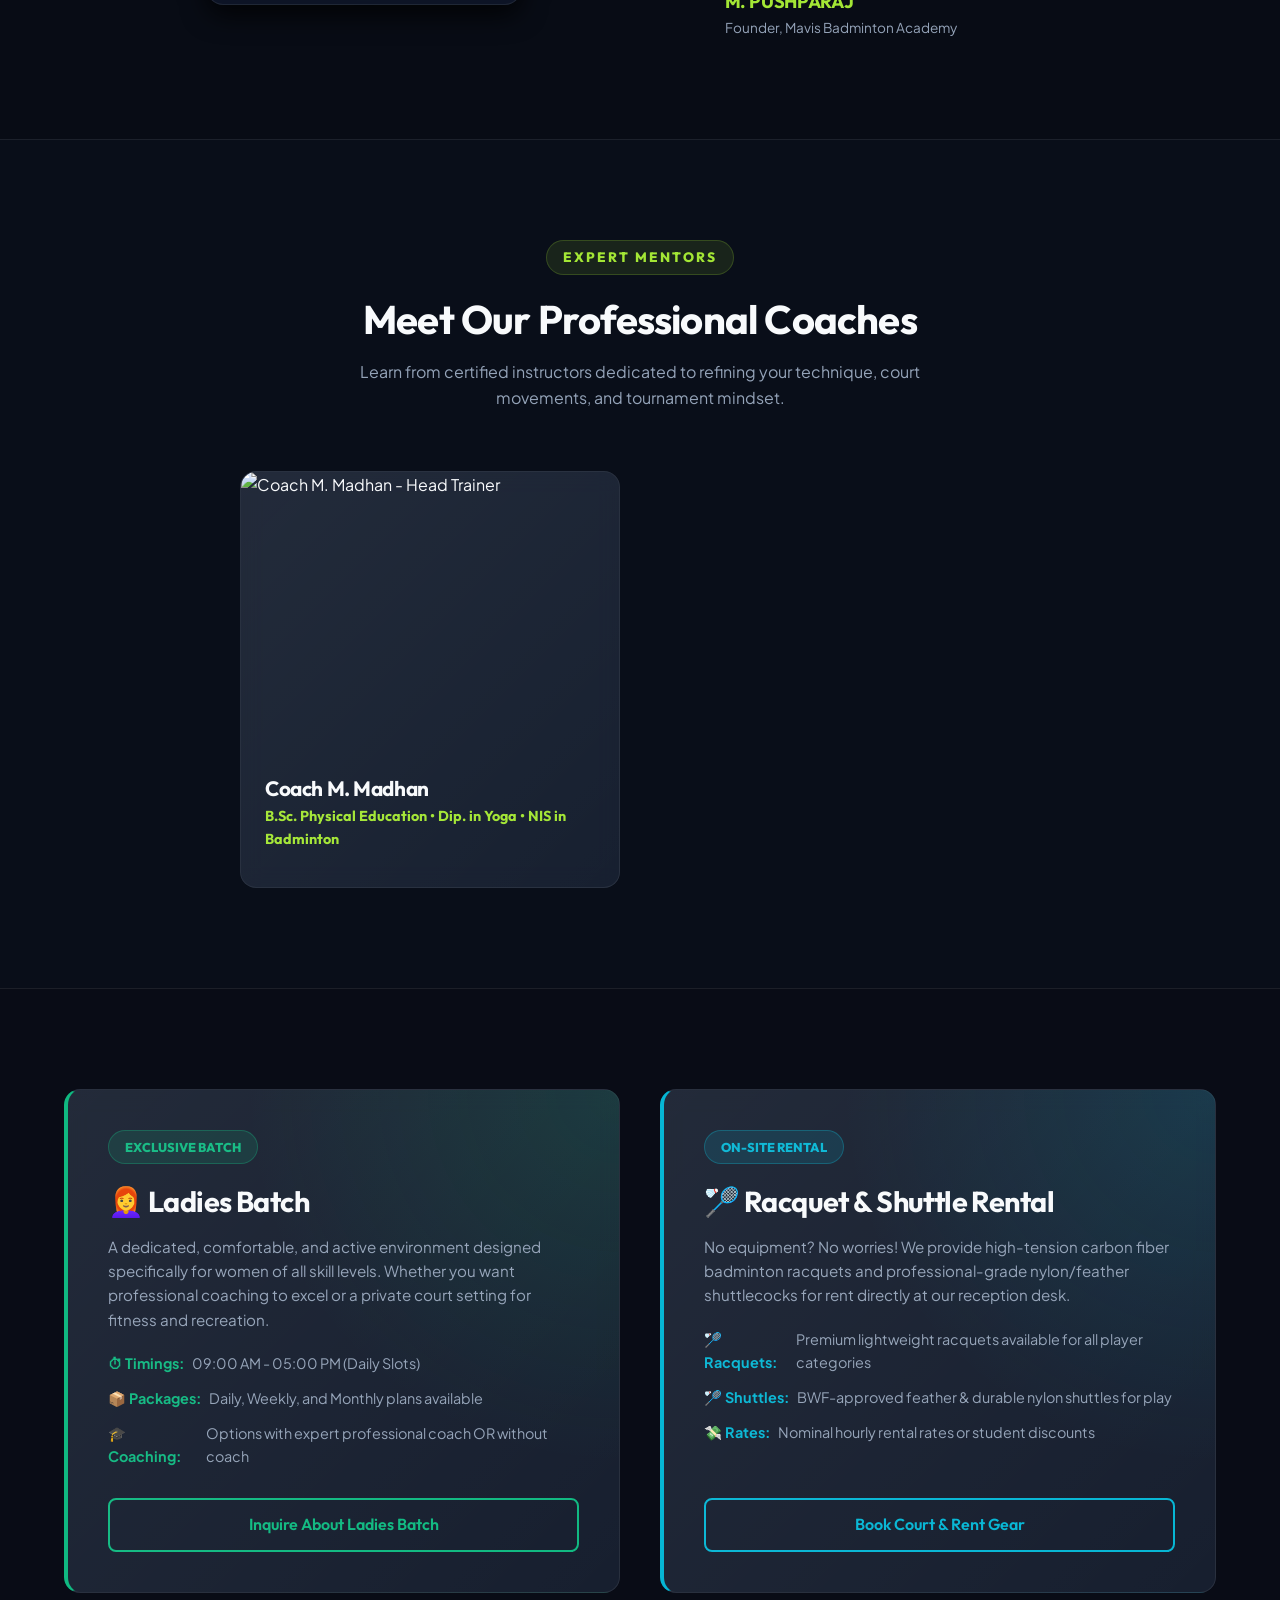
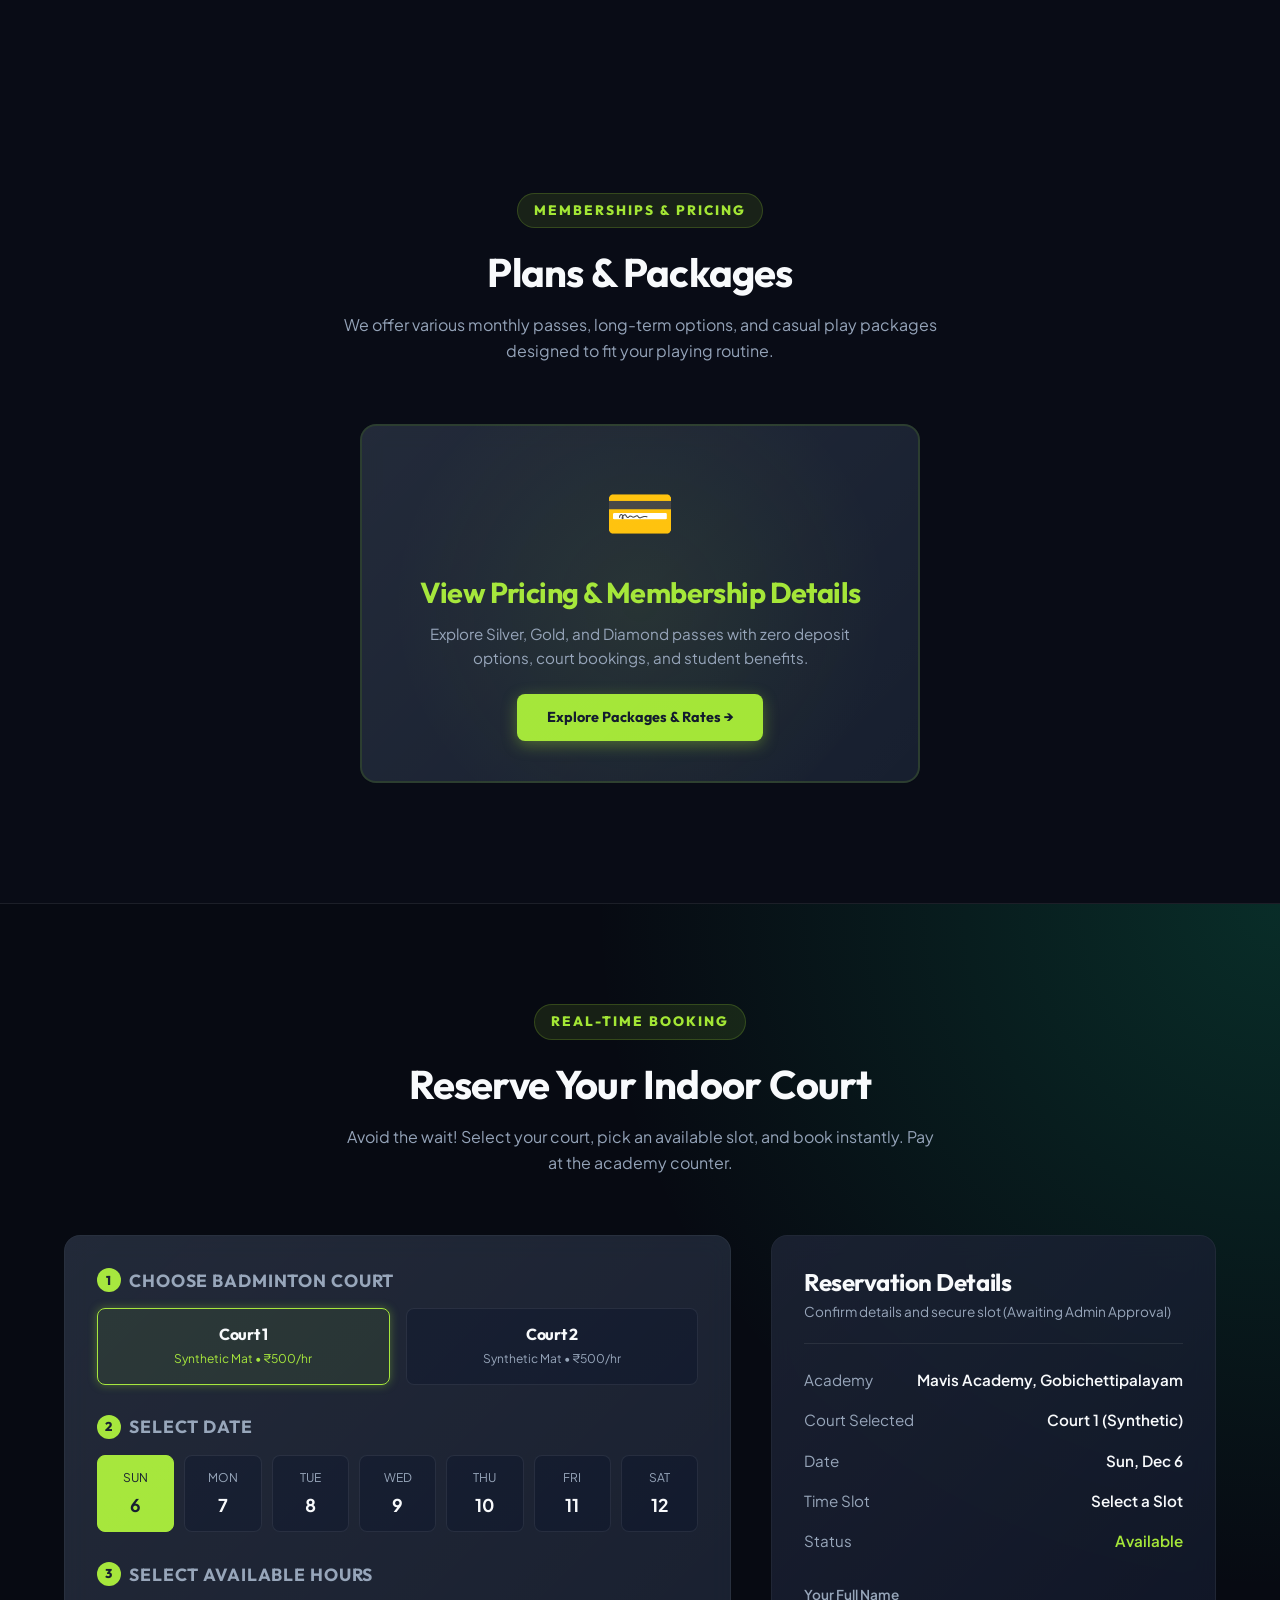
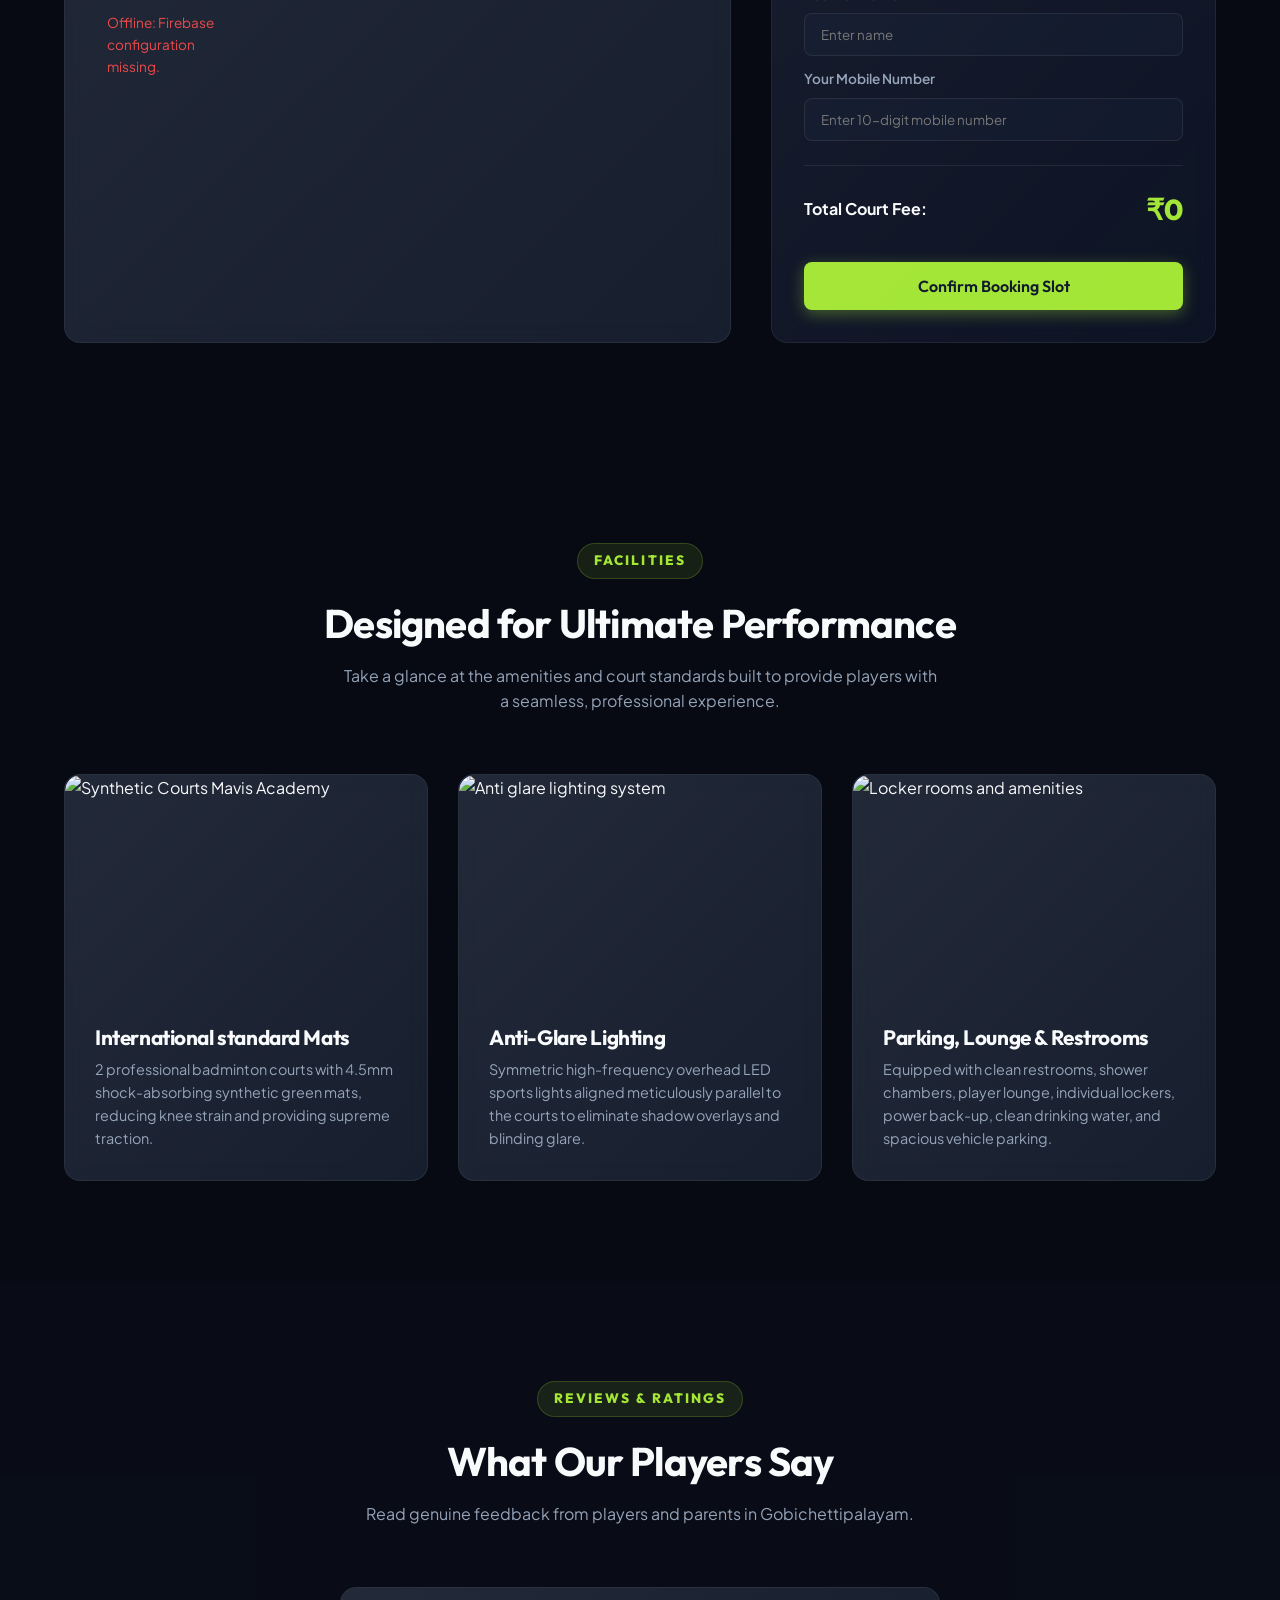
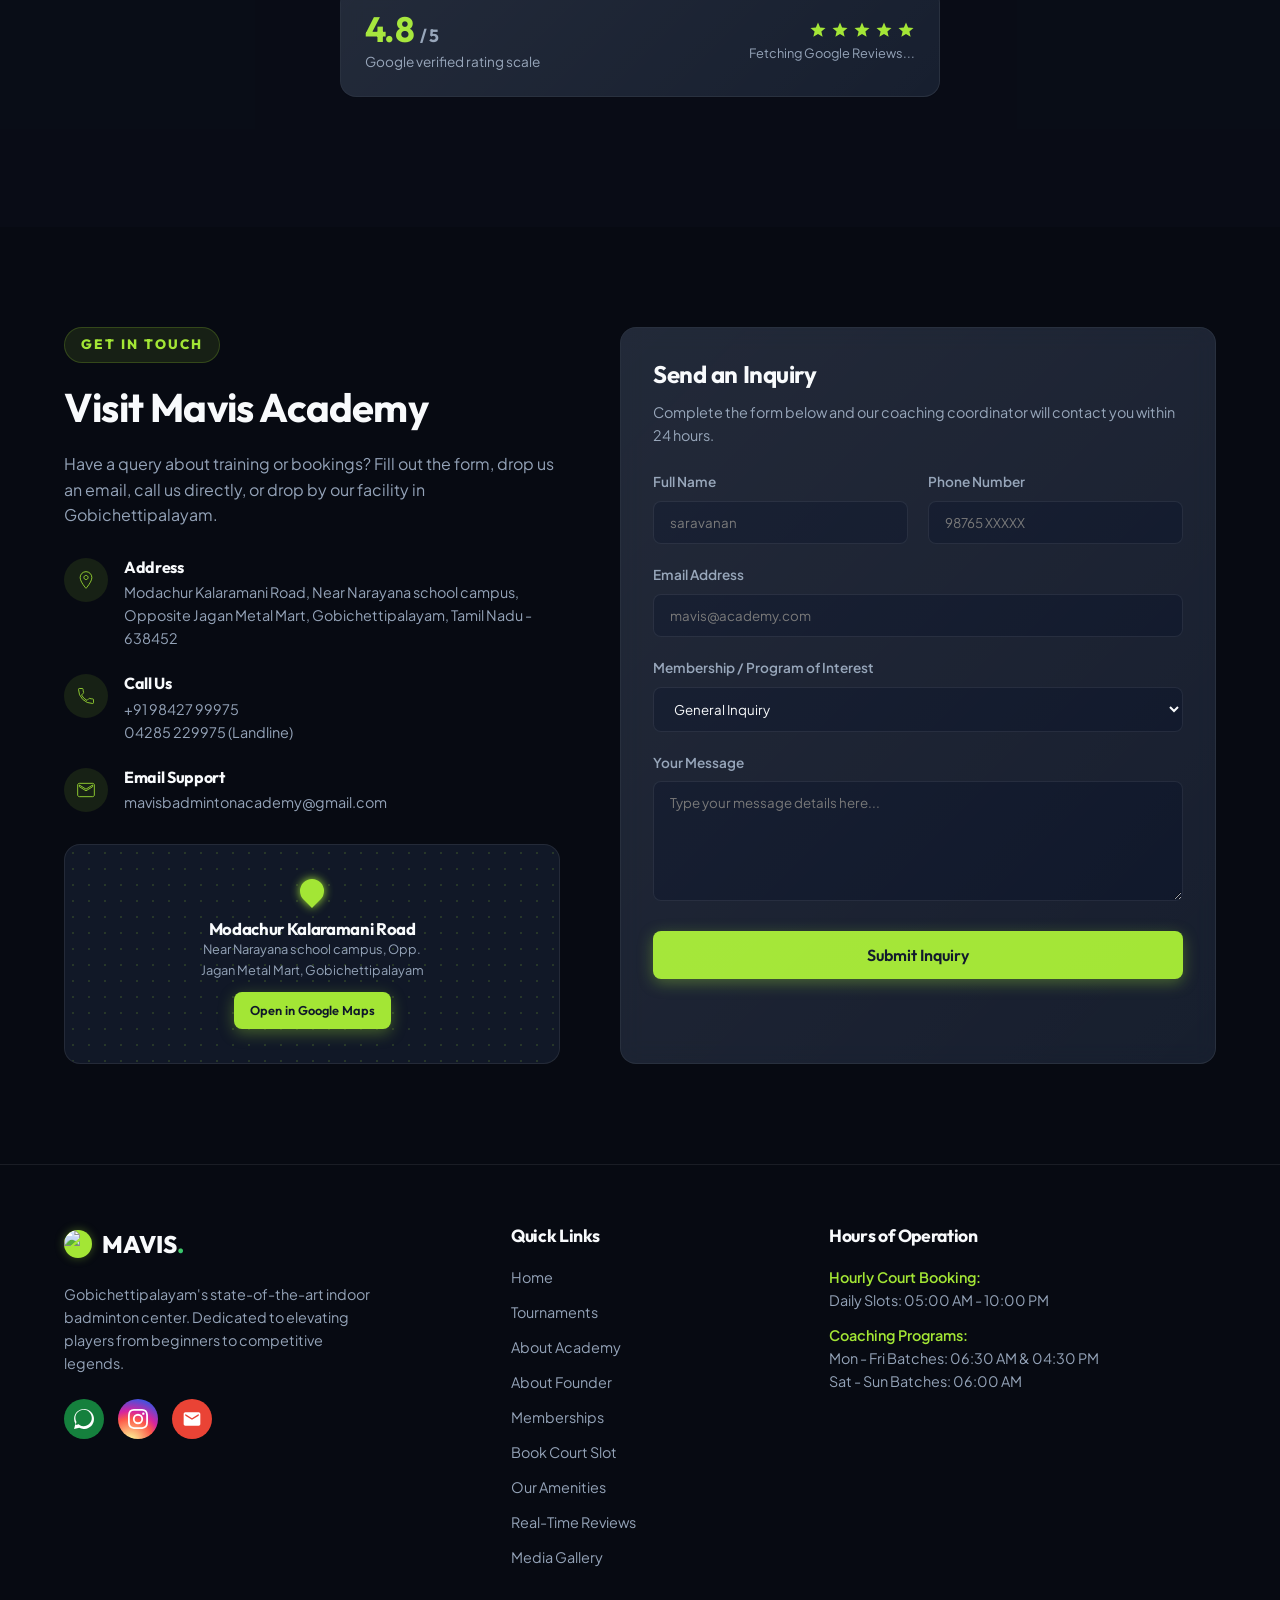
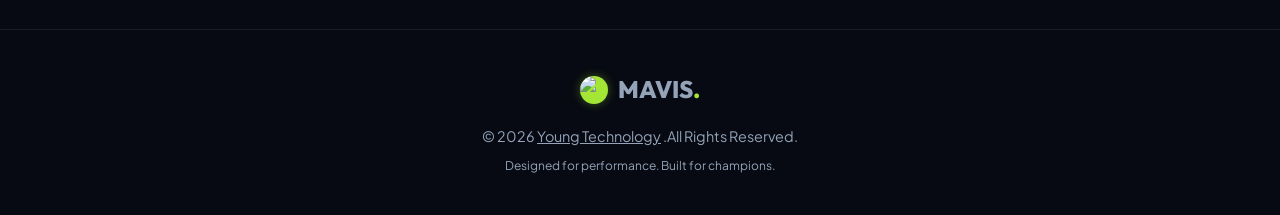
==== commit 3b3bf3b5: "Add files via upload" ====
--- a/index.html
+++ b/index.html
@@ -50,7 +50,7 @@
     "priceRange": "₹500/hr",
     "address": {
       "@type": "PostalAddress",
-      "streetAddress": "Modachur Kalaramani Road, Opposite Jagan Metal Mart",
+      "streetAddress": "Modachur Kalaramani Road, Near Narayana school campus, Opposite Jagan Metal Mart",
       "addressLocality": "Gobichettipalayam",
       "addressRegion": "Tamil Nadu",
       "postalCode": "638452",
@@ -104,11 +104,9 @@
         <li><a href="#home" class="active" id="link-home">Home</a></li>
         <li><a href="#tournaments" id="link-tournaments">Tournaments</a></li>
         <li><a href="#about" id="link-about">About</a></li>
-
-
+        <li><a href="memberships.html" id="link-memberships">Memberships</a></li>
         <li><a href="#facilities" id="link-facilities">Facilities</a></li>
         <li><a href="gallery.html" id="link-gallery">Gallery</a></li>
-
         <li><a href="#contact" id="link-contact">Contact</a></li>
       </ul>
 
@@ -130,6 +128,10 @@
     <div class="container">
       <div class="hero-grid">
         <div class="hero-content">
+          <div class="hero-logo-wrapper" style="margin-bottom: 28px; display: inline-block;">
+            <img src="https://i.ibb.co/ZpqFnDd0/Logo.jpg" alt="Mavis Badminton Academy Logo"
+              style="width: 220px; height: 220px; border-radius: 20px; border: 4px solid var(--primary); box-shadow: 0 0 45px var(--primary-glow); object-fit: cover; animation: pulse-glow 3s infinite alternate;">
+          </div>
           <div class="hero-tagline">Gobichettipalayam's Premier Arena</div>
           <h1 class="hero-title">Elevate Your Game At <span class="text-gradient glow-text">Mavis Badminton
               Academy</span></h1>
@@ -266,7 +268,7 @@
             </div>
             <div class="about-badge-text">
               <h4>Modachur Kalaramani Road</h4>
-              <p>Opposite Jagan Metal Mart, Gobichettipalayam</p>
+              <p>Near Narayana school campus, Opposite Jagan Metal Mart, Gobichettipalayam</p>
             </div>
           </div>
         </div>
@@ -420,119 +422,29 @@
 
   <!-- Pricing & Memberships Section -->
   <section class="section" id="pricing"
-    style="background: rgba(15, 23, 42, 0.2); border-bottom: 1px solid var(--border-color);">
-    <div class="container">
-      <div class="section-title-wrapper">
+    style="background: rgba(15, 23, 42, 0.2); border-bottom: 1px solid var(--border-color); text-align: center;">
+    <div class="container">
+      <div class="section-title-wrapper" style="margin-bottom: 40px;">
         <span class="section-tag">Memberships & Pricing</span>
-        <h2 class="section-title">Choose Your Plan</h2>
-        <p class="section-subtitle">Select the membership plan that fits your badminton routine, or book casual courts
-          hourly.</p>
-      </div>
-
-      <div class="coaching-grid">
-        <!-- Card 1: Monthly -->
-        <div class="glass-card coaching-card" id="price-monthly"
-          style="display: flex; flex-direction: column; justify-content: space-between;">
-          <div style="padding: 30px 30px 10px 30px; text-align: center;">
-            <div style="font-size: 2.5rem; margin-bottom: 12px;">🥈</div>
-            <h3 class="coaching-title" style="font-size: 1.35rem; margin-bottom: 8px;">Monthly Pass</h3>
-            <div
-              style="font-size: 1.8rem; font-weight: 800; color: var(--primary); font-family: var(--font-heading); margin-bottom: 4px;">
-              ₹1,250<span style="font-size: 0.9rem; color: var(--text-muted); font-weight: 500;">/mo</span></div>
-            <p style="font-size: 0.75rem; color: var(--text-muted); font-style: italic;">*Requires ₹2,000 security
-              deposit</p>
-          </div>
-          <div class="coaching-body"
-            style="padding: 0 30px 30px 30px; display: flex; flex-direction: column; justify-content: space-between; flex-grow: 1;">
-            <ul
-              style="list-style: none; display: flex; flex-direction: column; gap: 10px; font-size: 0.85rem; color: var(--text-muted); margin-bottom: 24px; text-align: center; border-top: 1px solid var(--border-color); padding-top: 20px;">
-              <li>✓ Daily Court Access</li>
-              <li>✓ Shift: Morning & Evening</li>
-              <li>✓ Pro Badminton Environment</li>
-              <li>✓ Flexible Schedule Option</li>
-            </ul>
-            <a href="#contact" class="btn btn-secondary"
-              style="width: 100%; justify-content: center; padding: 10px 20px; font-size: 0.85rem;"
-              onclick="selectBatch('Monthly Pass')">Select Plan</a>
-          </div>
-        </div>
-
-        <!-- Card 2: 6 Months -->
-        <div class="glass-card coaching-card" id="price-6months"
-          style="display: flex; flex-direction: column; justify-content: space-between;">
-          <div style="padding: 30px 30px 10px 30px; text-align: center;">
-            <div style="font-size: 2.5rem; margin-bottom: 12px;">🥇</div>
-            <h3 class="coaching-title" style="font-size: 1.35rem; margin-bottom: 8px;">6-Month Pass</h3>
-            <div
-              style="font-size: 1.8rem; font-weight: 800; color: var(--primary); font-family: var(--font-heading); margin-bottom: 4px;">
-              ₹6,000</div>
-            <p style="font-size: 0.75rem; color: var(--primary); font-weight: 600;">*NO Deposit Required!</p>
-          </div>
-          <div class="coaching-body"
-            style="padding: 0 30px 30px 30px; display: flex; flex-direction: column; justify-content: space-between; flex-grow: 1;">
-            <ul
-              style="list-style: none; display: flex; flex-direction: column; gap: 10px; font-size: 0.85rem; color: var(--text-muted); margin-bottom: 24px; text-align: center; border-top: 1px solid var(--border-color); padding-top: 20px;">
-              <li>✓ Unlimited Play for 6 Months</li>
-              <li>✓ No security deposit</li>
-              <li>✓ Save ₹2,000 Instantly</li>
-              <li>✓ Priority Court Booking</li>
-            </ul>
-            <a href="#contact" class="btn btn-primary"
-              style="width: 100%; justify-content: center; padding: 10px 20px; font-size: 0.85rem;"
-              onclick="selectBatch('6-Month Pass')">Select Plan</a>
-          </div>
-        </div>
-
-        <!-- Card 3: 10 Months -->
-        <div class="glass-card coaching-card" id="price-10months"
-          style="display: flex; flex-direction: column; justify-content: space-between;">
-          <div style="padding: 30px 30px 10px 30px; text-align: center;">
-            <div style="font-size: 2.5rem; margin-bottom: 12px;">💎</div>
-            <h3 class="coaching-title" style="font-size: 1.35rem; margin-bottom: 8px;">10-Month Pass</h3>
-            <div
-              style="font-size: 1.8rem; font-weight: 800; color: var(--primary); font-family: var(--font-heading); margin-bottom: 4px;">
-              ₹10,000</div>
-            <p style="font-size: 0.75rem; color: var(--primary); font-weight: 600;">*NO Deposit Required!</p>
-          </div>
-          <div class="coaching-body"
-            style="padding: 0 30px 30px 30px; display: flex; flex-direction: column; justify-content: space-between; flex-grow: 1;">
-            <ul
-              style="list-style: none; display: flex; flex-direction: column; gap: 10px; font-size: 0.85rem; color: var(--text-muted); margin-bottom: 24px; text-align: center; border-top: 1px solid var(--border-color); padding-top: 20px;">
-              <li>✓ Unlimited Play for 10 Months</li>
-              <li>✓ No security deposit</li>
-              <li>✓ Ultimate long-term value</li>
-              <li>✓ Peak Slot Booking Priorities</li>
-            </ul>
-            <a href="#contact" class="btn btn-secondary"
-              style="width: 100%; justify-content: center; padding: 10px 20px; font-size: 0.85rem;"
-              onclick="selectBatch('10-Month Pass')">Select Plan</a>
-          </div>
-        </div>
-
-        <!-- Card 4: Hourly -->
-        <div class="glass-card coaching-card" id="price-hourly"
-          style="display: flex; flex-direction: column; justify-content: space-between;">
-          <div style="padding: 30px 30px 10px 30px; text-align: center;">
-            <div style="font-size: 2.5rem; margin-bottom: 12px;">🏸</div>
-            <h3 class="coaching-title" style="font-size: 1.35rem; margin-bottom: 8px;">Casual Play (Hourly)</h3>
-            <div
-              style="font-size: 1.8rem; font-weight: 800; color: var(--primary); font-family: var(--font-heading); margin-bottom: 4px;">
-              ₹500<span style="font-size: 0.9rem; color: var(--text-muted); font-weight: 500;">/hour</span></div>
-            <p style="font-size: 0.75rem; color: var(--text-muted); font-style: italic;">*No commitment required</p>
-          </div>
-          <div class="coaching-body"
-            style="padding: 0 30px 30px 30px; display: flex; flex-direction: column; justify-content: space-between; flex-grow: 1;">
-            <ul
-              style="list-style: none; display: flex; flex-direction: column; gap: 10px; font-size: 0.85rem; color: var(--text-muted); margin-bottom: 24px; text-align: center; border-top: 1px solid var(--border-color); padding-top: 20px;">
-              <li>✓ BWF-certified Synthetic Court</li>
-              <li>✓ Anti-Glare Spotlights</li>
-              <li>✓ Shower & Locker Amenities</li>
-              <li>✓ Racquet & Shuttle Rental Available</li>
-            </ul>
-            <a href="#booking" class="btn btn-secondary"
-              style="width: 100%; justify-content: center; padding: 10px 20px; font-size: 0.85rem;">Book Court Now</a>
-          </div>
-        </div>
+        <h2 class="section-title">Plans & Packages</h2>
+        <p class="section-subtitle">We offer various monthly passes, long-term options, and casual play packages designed to fit your playing routine.</p>
+      </div>
+
+      <!-- Animated Call to Action Banner/Button -->
+      <div style="max-width: 600px; margin: 0 auto; padding: 20px;">
+        <a href="memberships.html" class="glass-card" style="display: block; padding: 40px; text-decoration: none; border-radius: var(--radius-md); border: 2px solid rgba(163, 230, 53, 0.15); transition: all var(--transition-normal); position: relative; overflow: hidden; background: radial-gradient(circle at center, rgba(163, 230, 53, 0.08), transparent 75%), var(--bg-card); cursor: pointer;"
+           onmouseover="this.style.borderColor='var(--primary)'; this.style.boxShadow='0 20px 40px rgba(163, 230, 53, 0.15), 0 0 25px var(--primary-glow)'; this.style.transform='translateY(-6px)';"
+           onmouseout="this.style.borderColor='rgba(163, 230, 53, 0.15)'; this.style.boxShadow='none'; this.style.transform='translateY(0)';"
+           id="pricing-cta-card">
+          <div style="font-size: 3.5rem; margin-bottom: 20px; animation: pulse-scale 2s infinite alternate; display: inline-block;">💳</div>
+          <h3 style="font-family: var(--font-heading); font-size: 1.8rem; color: var(--primary); margin-bottom: 12px; font-weight: 700;">View Pricing & Membership Details</h3>
+          <p style="color: var(--text-muted); font-size: 0.95rem; line-height: 1.6; margin-bottom: 24px; max-width: 480px; margin-left: auto; margin-right: auto;">
+            Explore Silver, Gold, and Diamond passes with zero deposit options, court bookings, and student benefits.
+          </p>
+          <span class="btn btn-primary" style="padding: 12px 30px; font-size: 0.9rem; font-weight: 700; pointer-events: none;">
+            Explore Packages & Rates &rarr;
+          </span>
+        </a>
       </div>
     </div>
   </section>
@@ -759,7 +671,7 @@
               </div>
               <div class="contact-info-text">
                 <h4>Address</h4>
-                <p>Modachur Kalaramani Road, Opposite Jagan Metal Mart, Gobichettipalayam, Tamil Nadu - 638452</p>
+                <p>Modachur Kalaramani Road, Near Narayana school campus, Opposite Jagan Metal Mart, Gobichettipalayam, Tamil Nadu - 638452</p>
               </div>
             </div>
 
@@ -795,8 +707,7 @@
             <div class="map-placeholder">
               <div class="map-pin"></div>
               <h4 style="font-family:var(--font-heading); font-size:1.05rem;">Modachur Kalaramani Road</h4>
-              <p style="font-size:0.8rem; color:var(--text-muted); max-width: 250px;">Opp. Jagan Metal Mart,
-                Gobichettipalayam</p>
+              <p style="font-size:0.8rem; color:var(--text-muted); max-width: 250px;">Near Narayana school campus, Opp. Jagan Metal Mart, Gobichettipalayam</p>
               <a href="https://maps.google.com/?q=Mavis+Badminton+Academy+Gobichettipalayam" target="_blank"
                 rel="noopener" class="btn btn-primary map-btn">Open in Google Maps</a>
             </div>
@@ -908,7 +819,7 @@
             <li><a href="#tournaments">Tournaments</a></li>
             <li><a href="#about">About Academy</a></li>
             <li><a href="#founder">About Founder</a></li>
-            <li><a href="#pricing">Pricing & Memberships</a></li>
+            <li><a href="memberships.html">Memberships</a></li>
             <li><a href="#booking">Book Court Slot</a></li>
             <li><a href="#facilities">Our Amenities</a></li>
             <li><a href="#reviews">Real-Time Reviews</a></li>
@@ -966,4 +877,4 @@
   <script src="app.js"></script>
 </body>
 
-</html>
+</html>
--- a/styles.css
+++ b/styles.css
@@ -1619,3 +1619,8 @@
   100% { opacity: 0.9; transform: scale(1.05); }
 }
 
+@keyframes pulse-scale {
+  0% { transform: scale(1); filter: drop-shadow(0 0 5px rgba(163,230,53,0.2)); }
+  100% { transform: scale(1.1); filter: drop-shadow(0 0 15px rgba(163,230,53,0.6)); }
+}
+
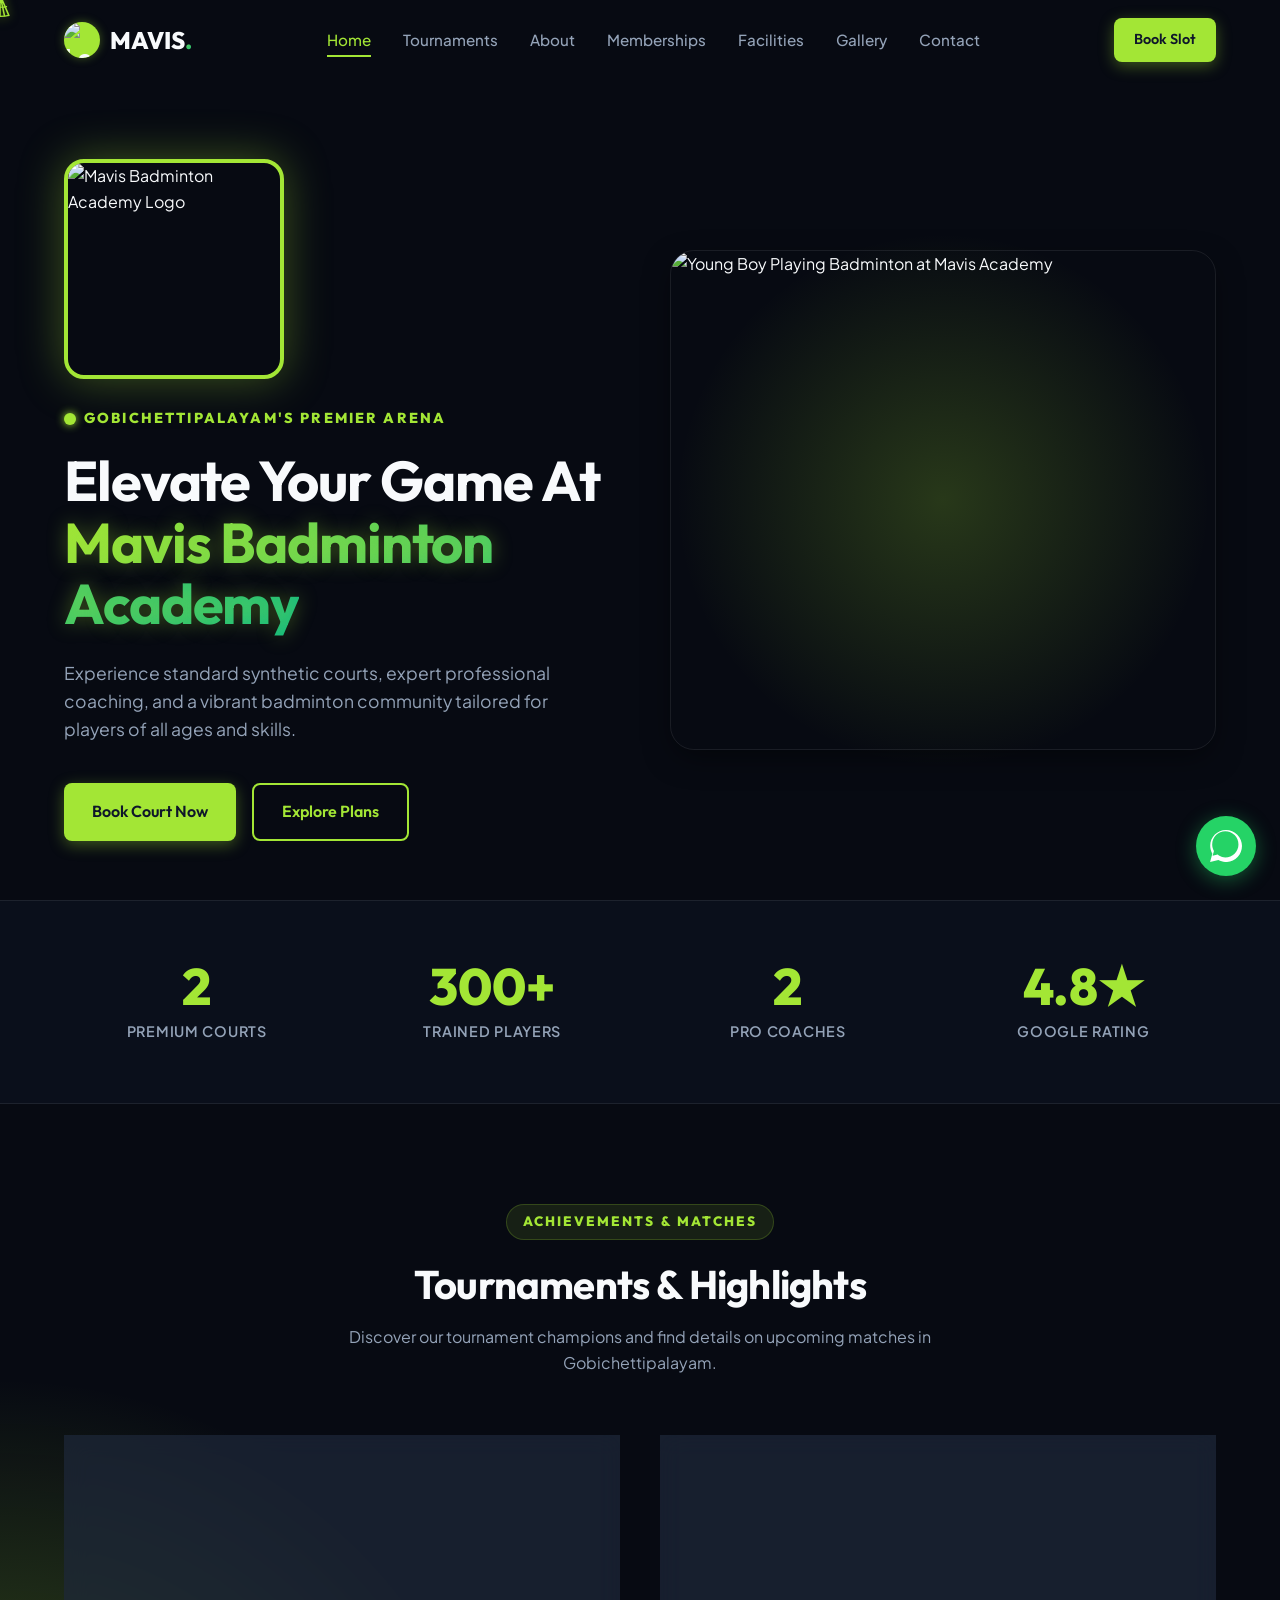
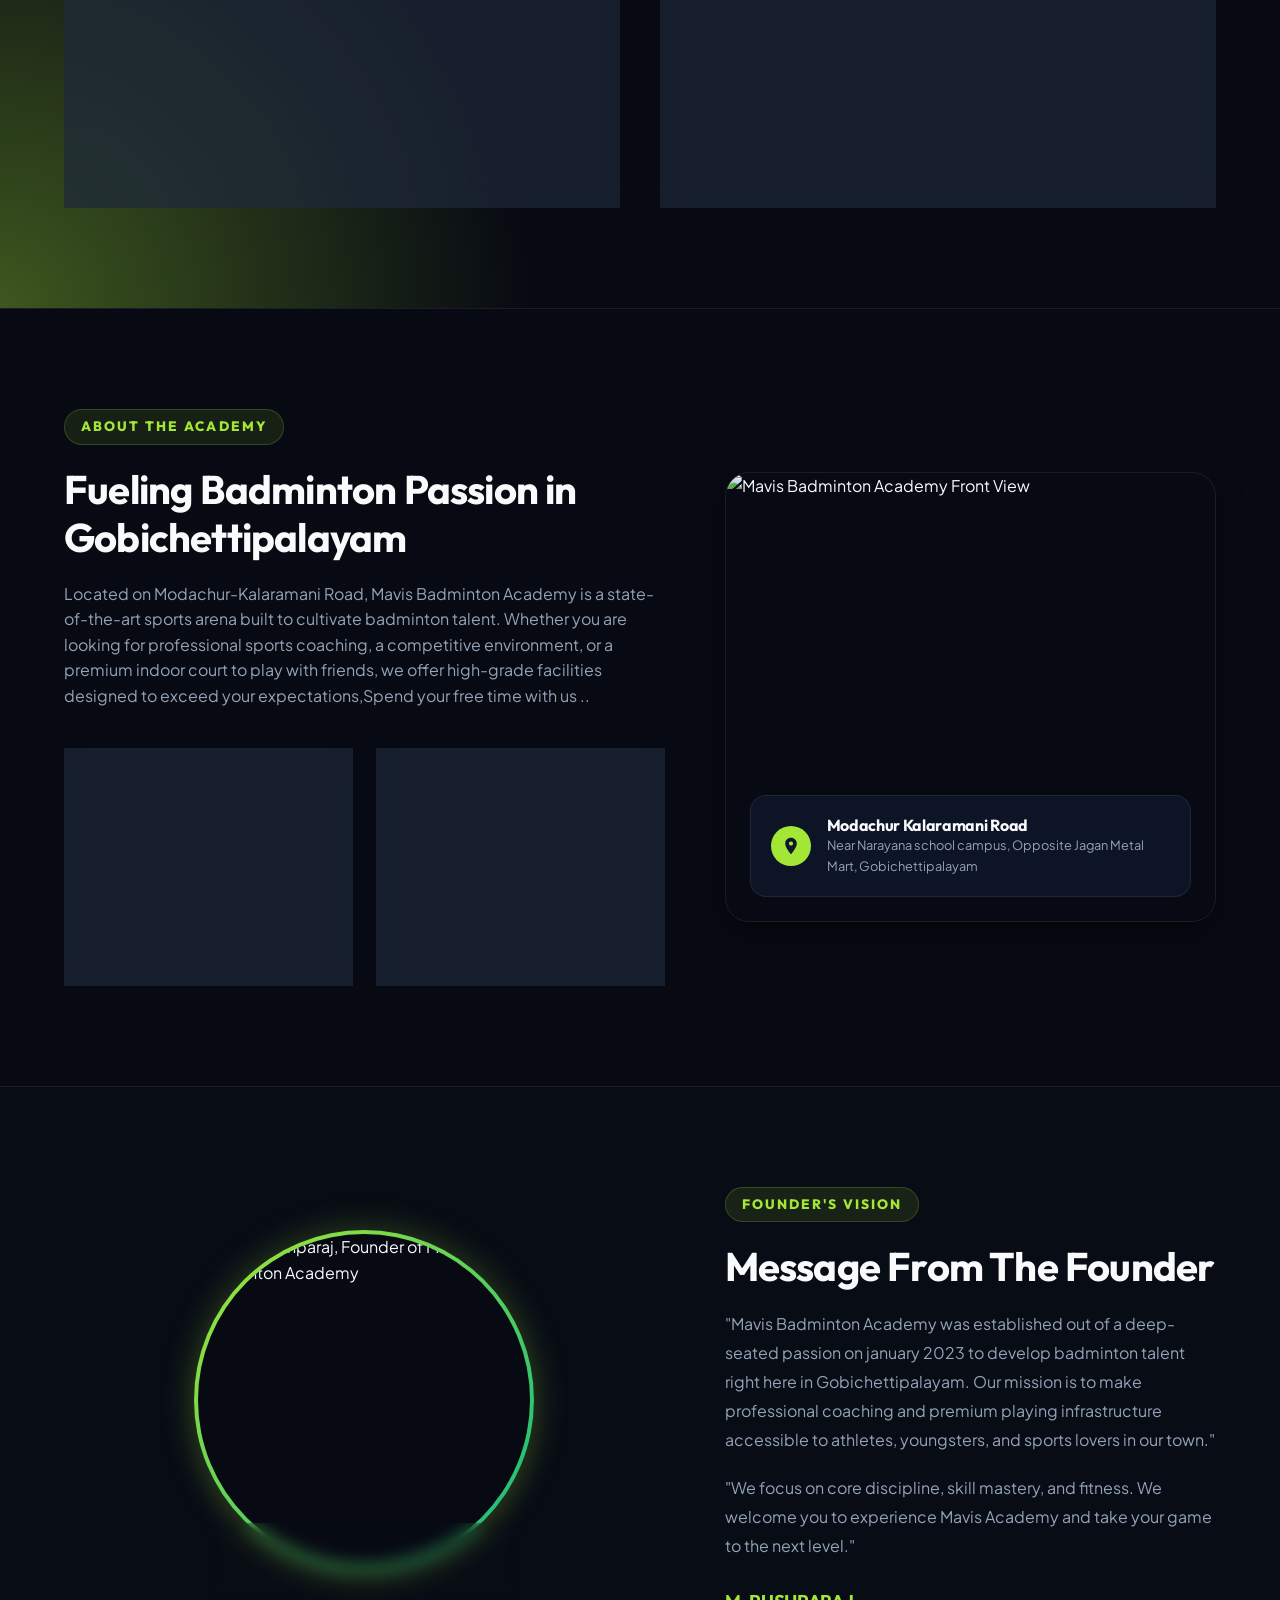
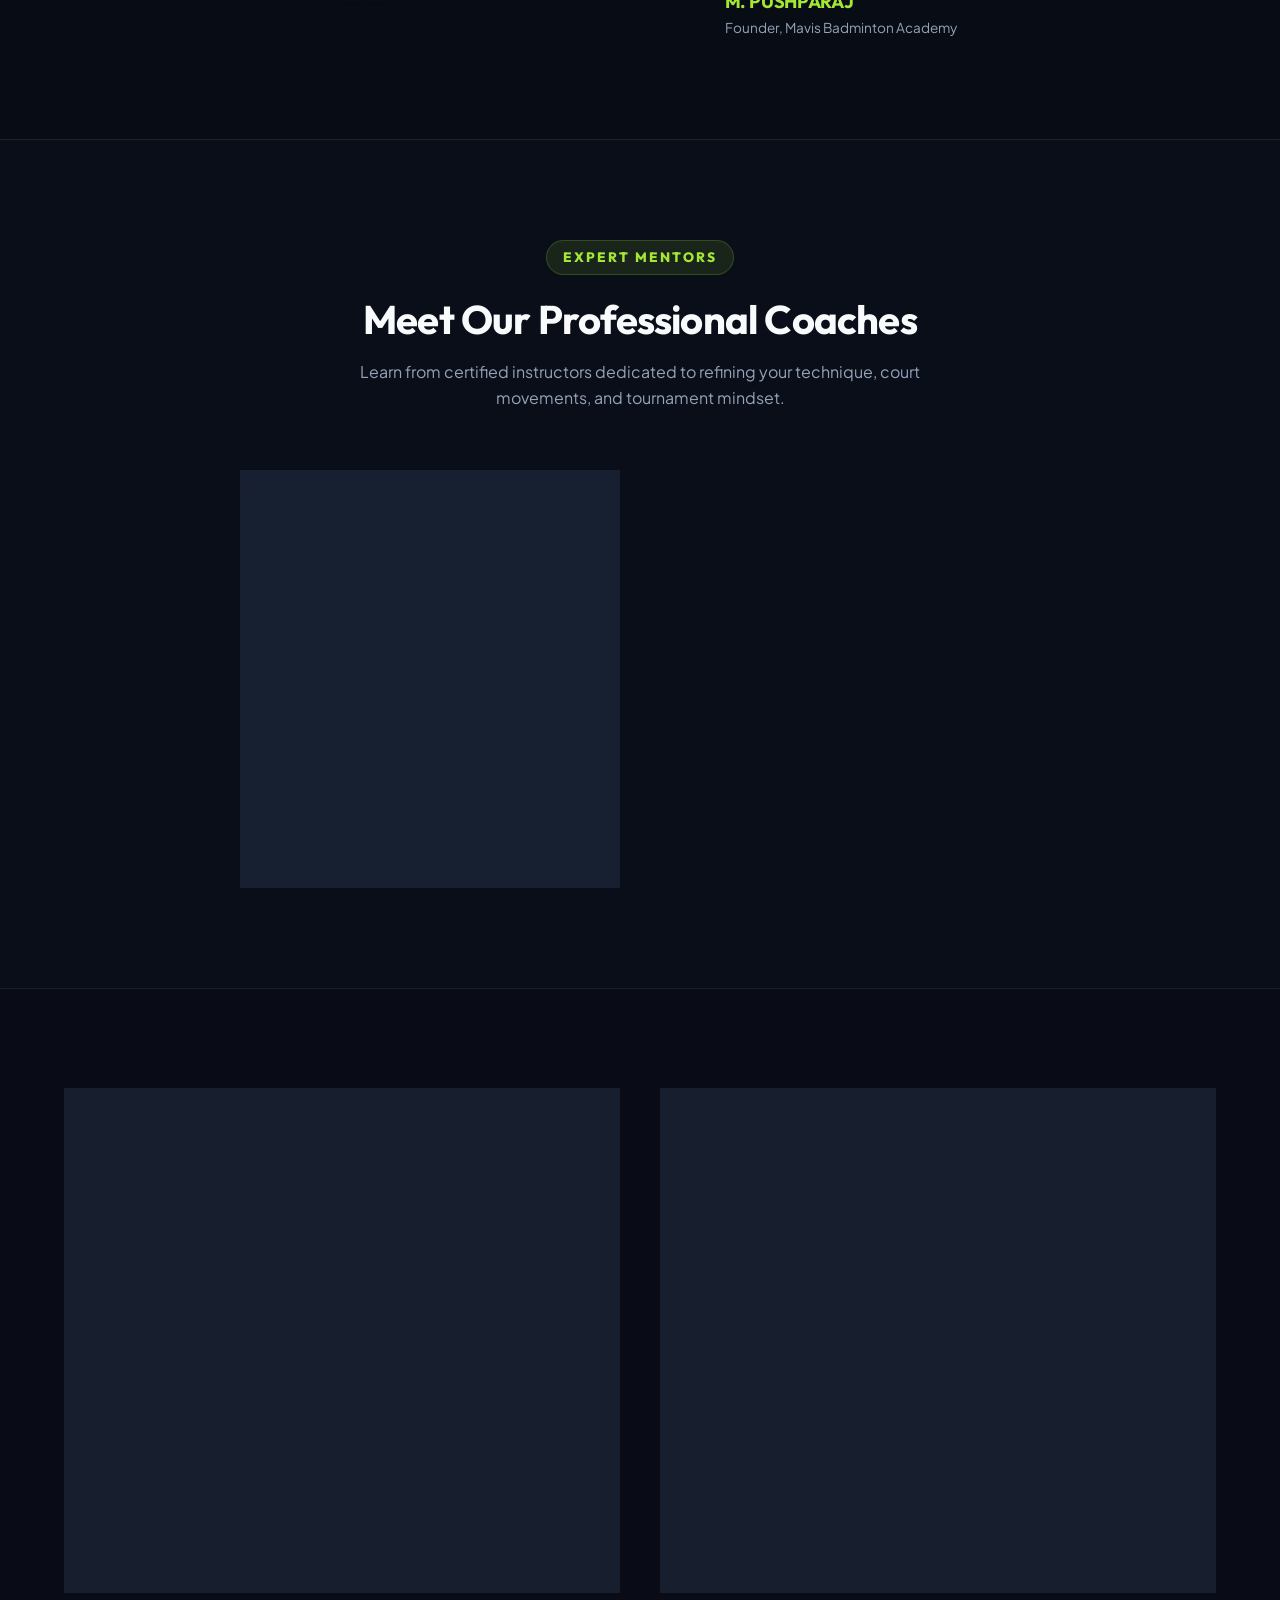
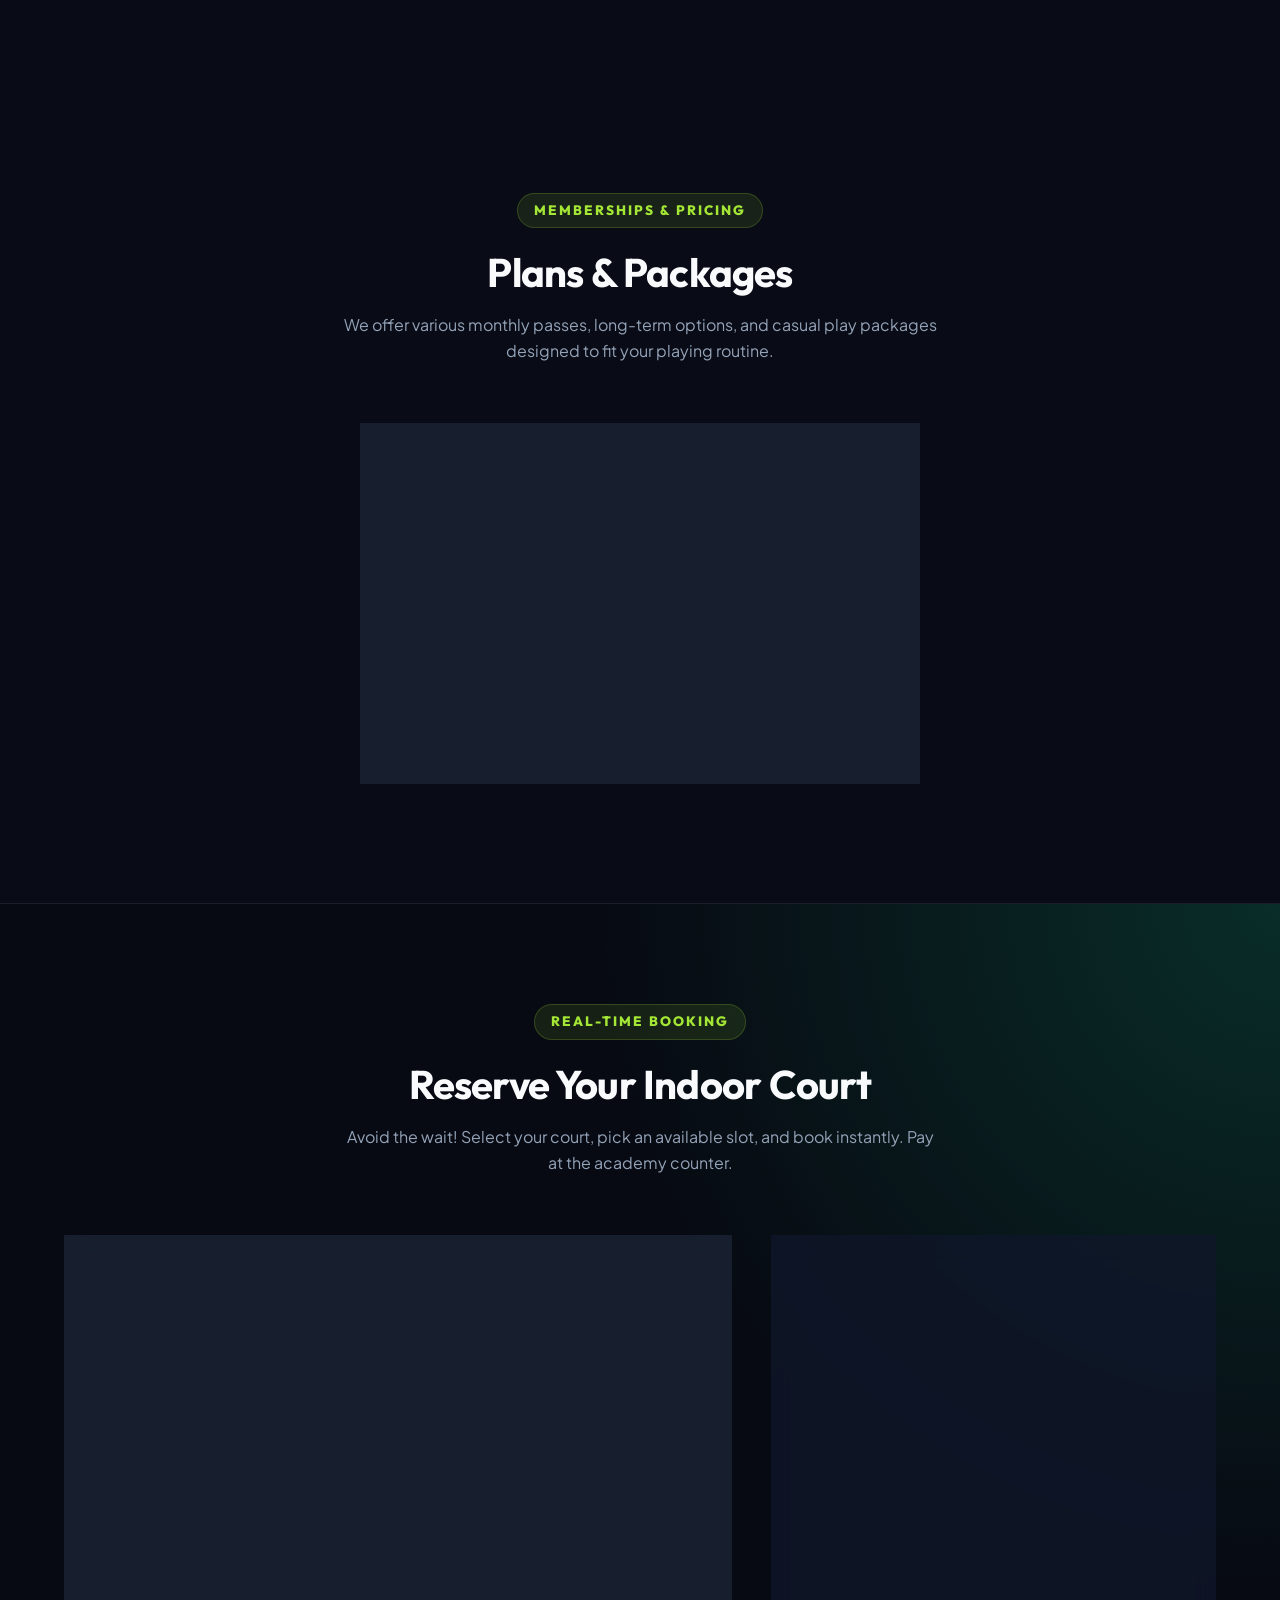
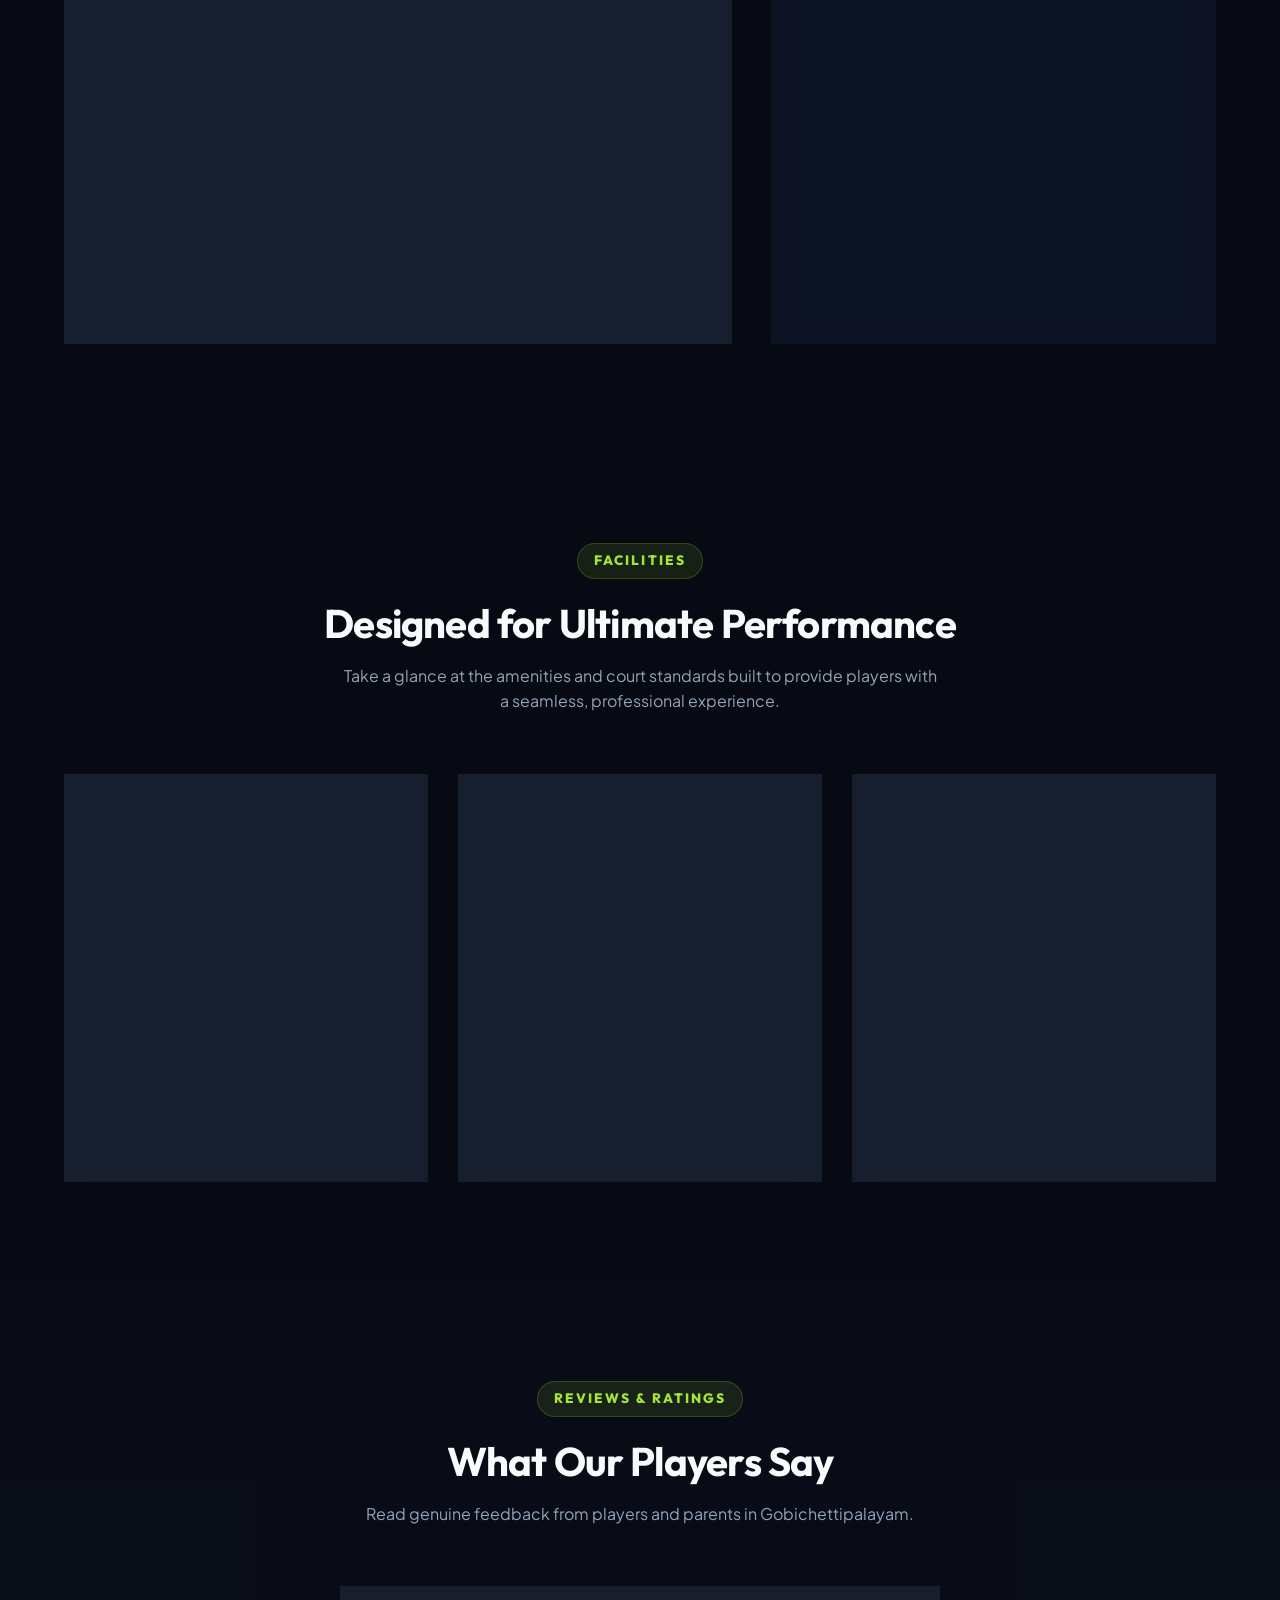
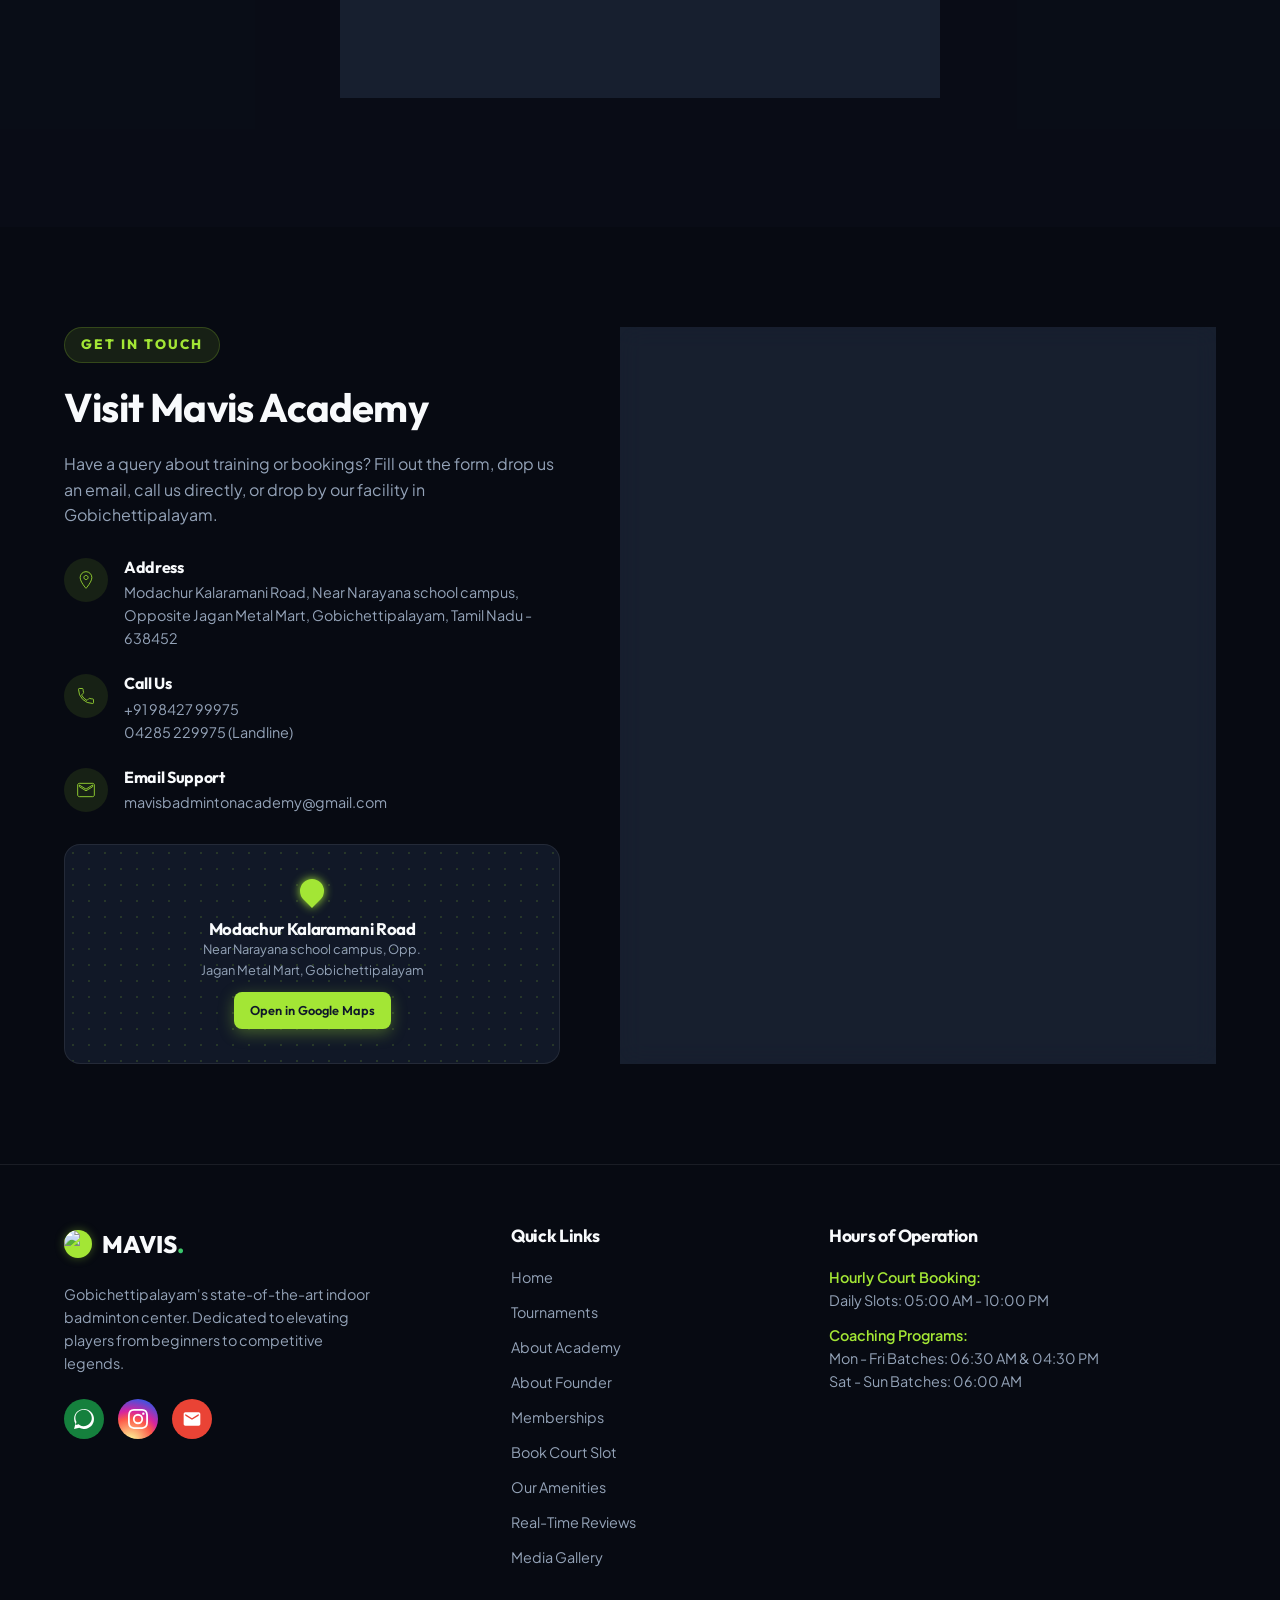
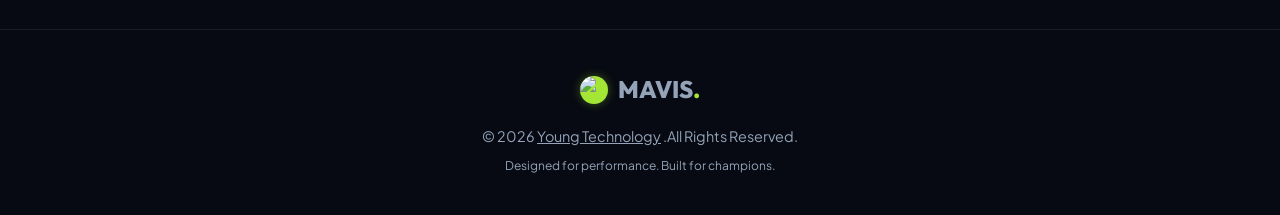
==== commit 8ce3a04a: "Add files via upload" ====
--- a/index.html
+++ b/index.html
@@ -188,7 +188,7 @@
           Gobichettipalayam.</p>
       </div>
 
-      <div class="about-grid" style="align-items: stretch; gap: 40px;">
+      <div class="symmetrical-grid">
         <!-- Left: Tournament Winners Gateway Card -->
         <div class="glass-card"
           style="padding: 40px; text-align: center; display: flex; flex-direction: column; align-items: center; justify-content: center; min-height: 320px;">
@@ -358,7 +358,7 @@
   <section class="section" id="special-programs"
     style="border-top: 1px solid var(--border-color); background: rgba(15, 23, 42, 0.2);">
     <div class="container">
-      <div class="about-grid" style="grid-template-columns: 1fr 1fr; gap: 40px; align-items: stretch;">
+      <div class="symmetrical-grid">
         <!-- Card 1: Ladies Batch -->
         <div class="glass-card" style="padding: 40px; display: flex; flex-direction: column; justify-content: space-between; border-left: 4px solid var(--secondary); background: radial-gradient(circle at top right, rgba(16, 185, 129, 0.15), transparent 50%), var(--bg-card);">
           <div>
@@ -741,6 +741,8 @@
               <select class="form-input" id="contact-batch">
                 <option value="General Enquiry">General Inquiry</option>
                 <option value="Ladies Batch">Exclusive Ladies Batch (9 AM - 5 PM)</option>
+                <option value="Student Batch - Monthly">Student Coaching - Monthly (₹3,000/mo)</option>
+                <option value="Student Batch - Weekend">Student Coaching - Weekend (₹2,000/mo)</option>
                 <option value="Monthly Pass">Monthly Pass (₹1,250/mo + ₹2,000 Deposit)</option>
                 <option value="6-Month Pass">6-Month Pass (₹6,000, No Deposit)</option>
                 <option value="10-Month Pass">10-Month Pass (₹10,000, No Deposit)</option>
--- a/styles.css
+++ b/styles.css
@@ -471,6 +471,13 @@
   align-items: center;
 }
 
+.symmetrical-grid {
+  display: grid;
+  grid-template-columns: 1fr 1fr;
+  gap: 40px;
+  align-items: stretch;
+}
+
 .about-features {
   display: grid;
   grid-template-columns: 1fr 1fr;
@@ -1145,6 +1152,7 @@
 }
 
 .form-input {
+  width: 100%;
   background: var(--bg-dark);
   border: 1px solid var(--border-color);
   border-radius: var(--radius-sm);
@@ -1319,6 +1327,7 @@
   }
   .hero-grid,
   .about-grid,
+  .symmetrical-grid,
   .booking-panel,
   .contact-grid {
     grid-template-columns: 1fr;
@@ -1393,6 +1402,9 @@
   .contact-form-full {
     grid-column: span 1;
   }
+  #special-programs .glass-card {
+    padding: 24px !important;
+  }
 }
 
 @media (max-width: 992px) {
@@ -1412,6 +1424,9 @@
     grid-template-columns: 1fr;
     gap: 16px;
   }
+  .glass-card {
+    padding: 20px;
+  }
 }
 
 @media (max-width: 480px) {
@@ -1440,6 +1455,9 @@
   .slot-pill {
     padding: 8px 10px;
     font-size: 0.75rem;
+  }
+  #special-programs .glass-card {
+    padding: 16px !important;
   }
 }
 
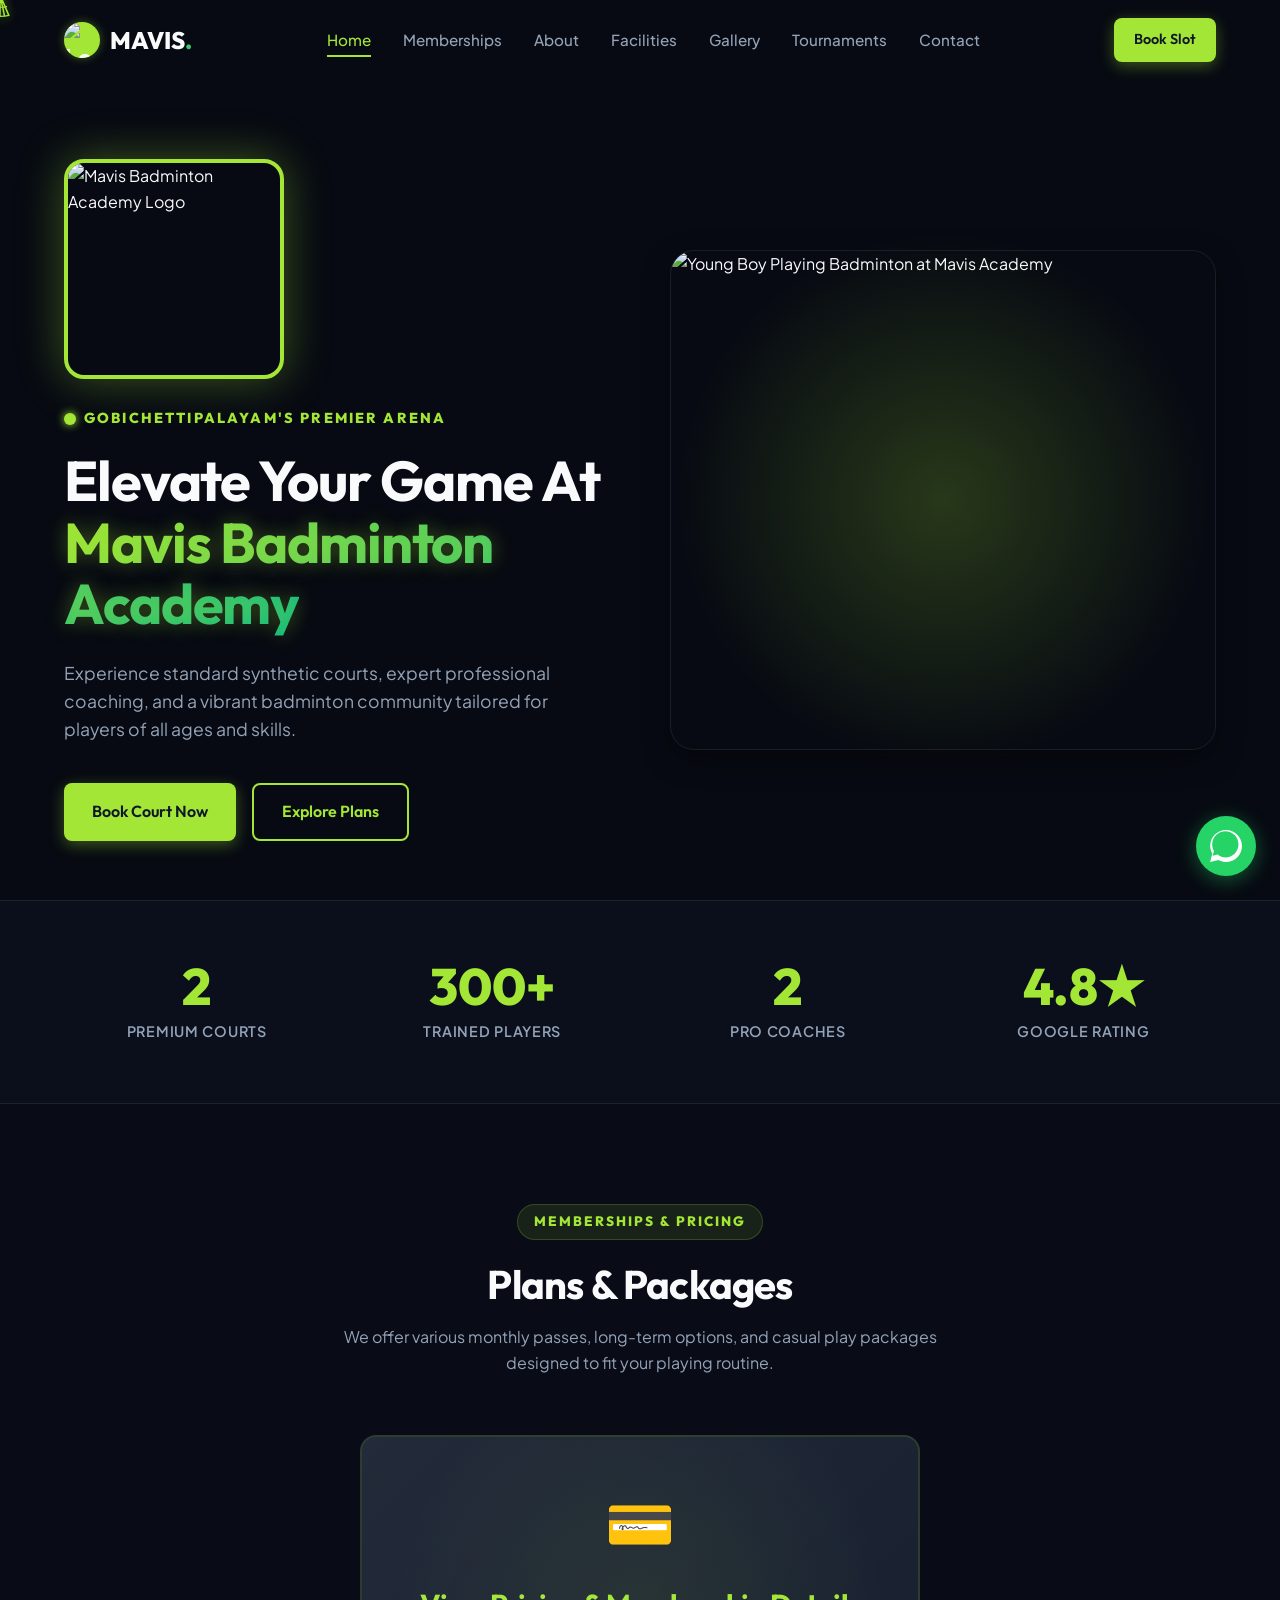
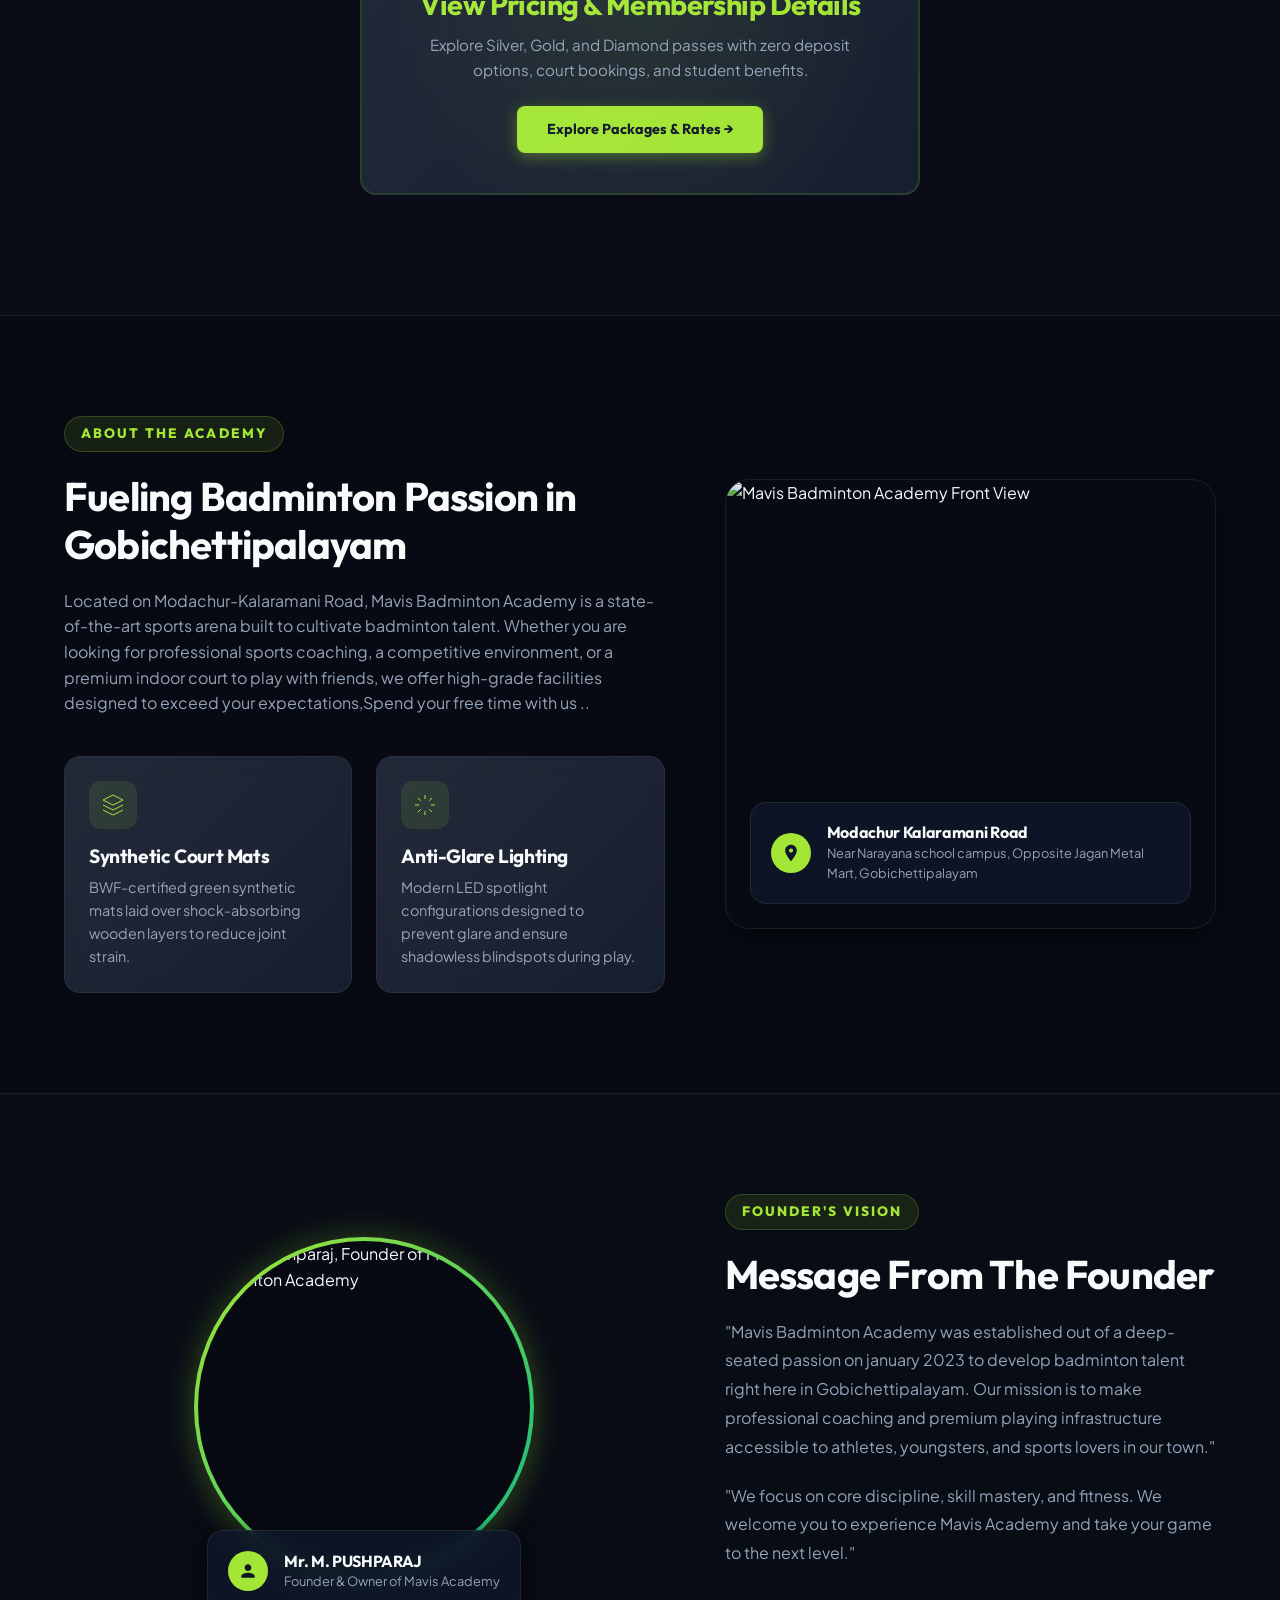
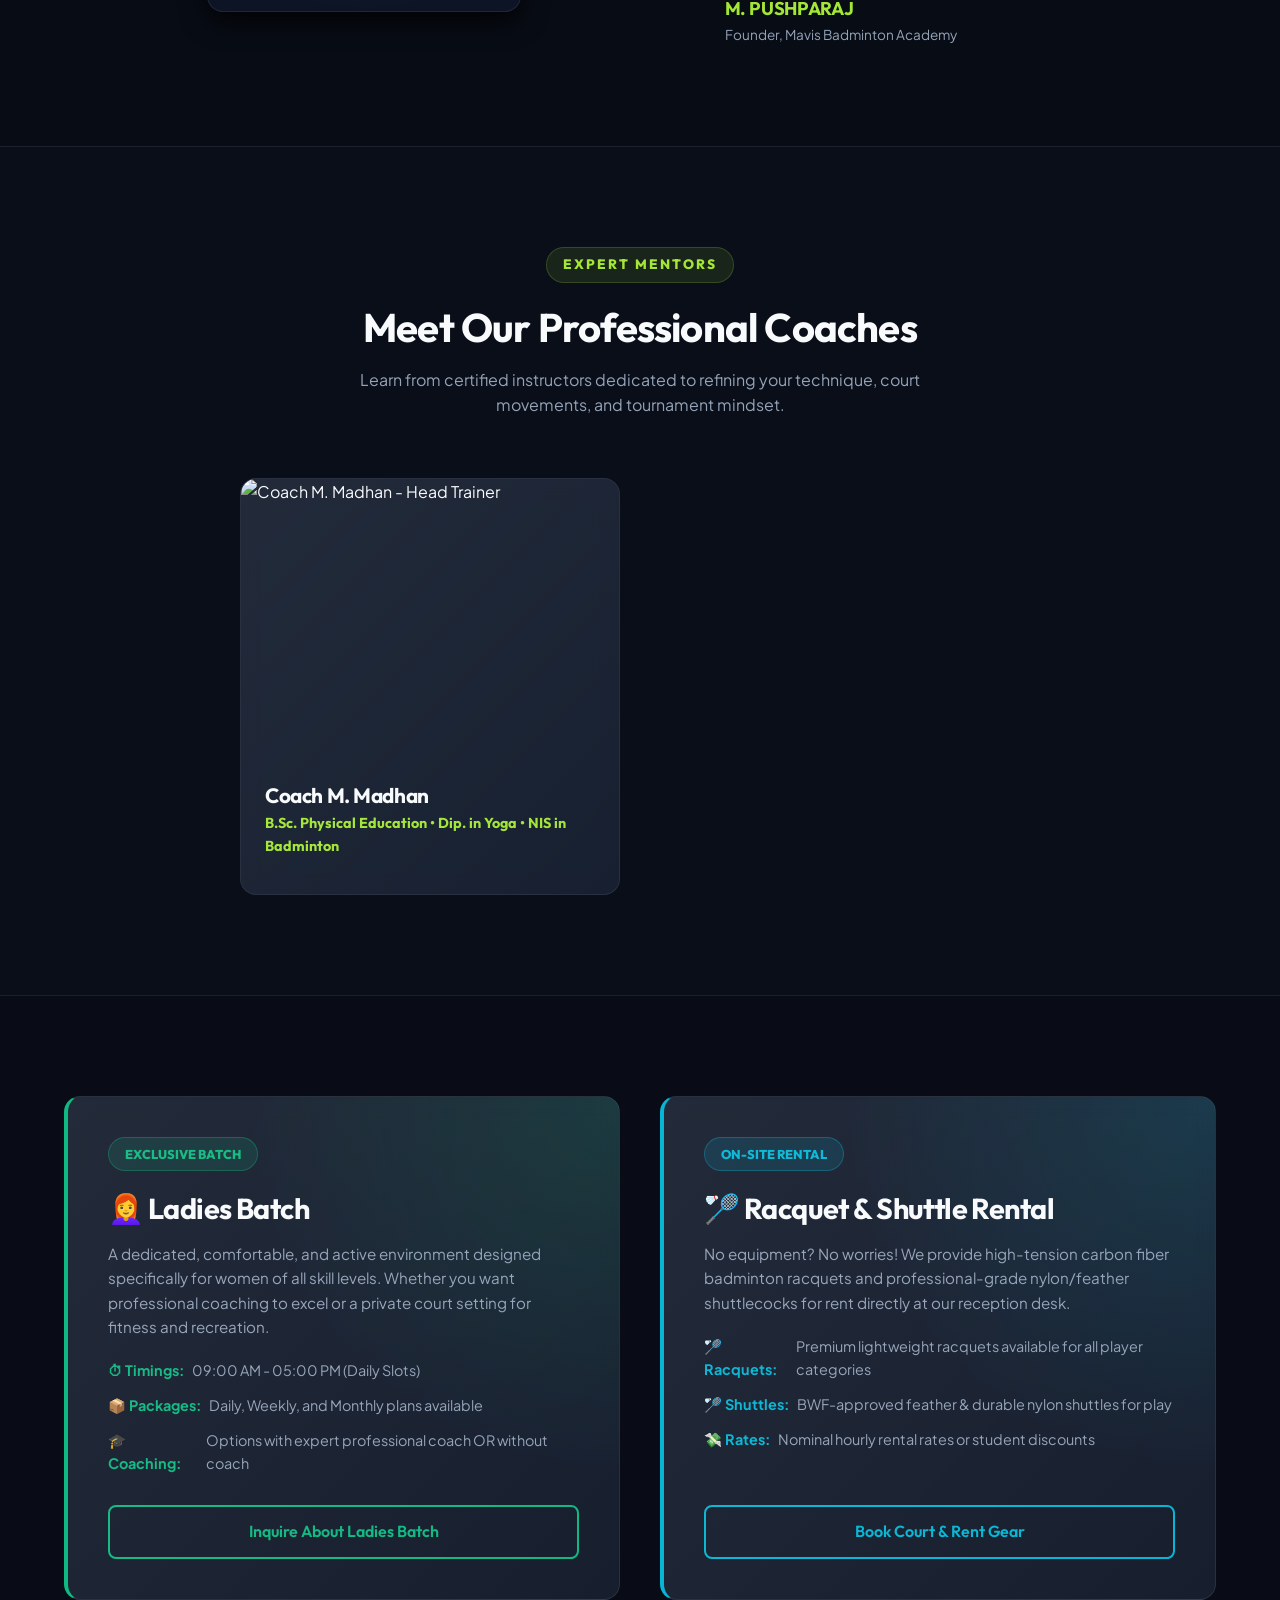
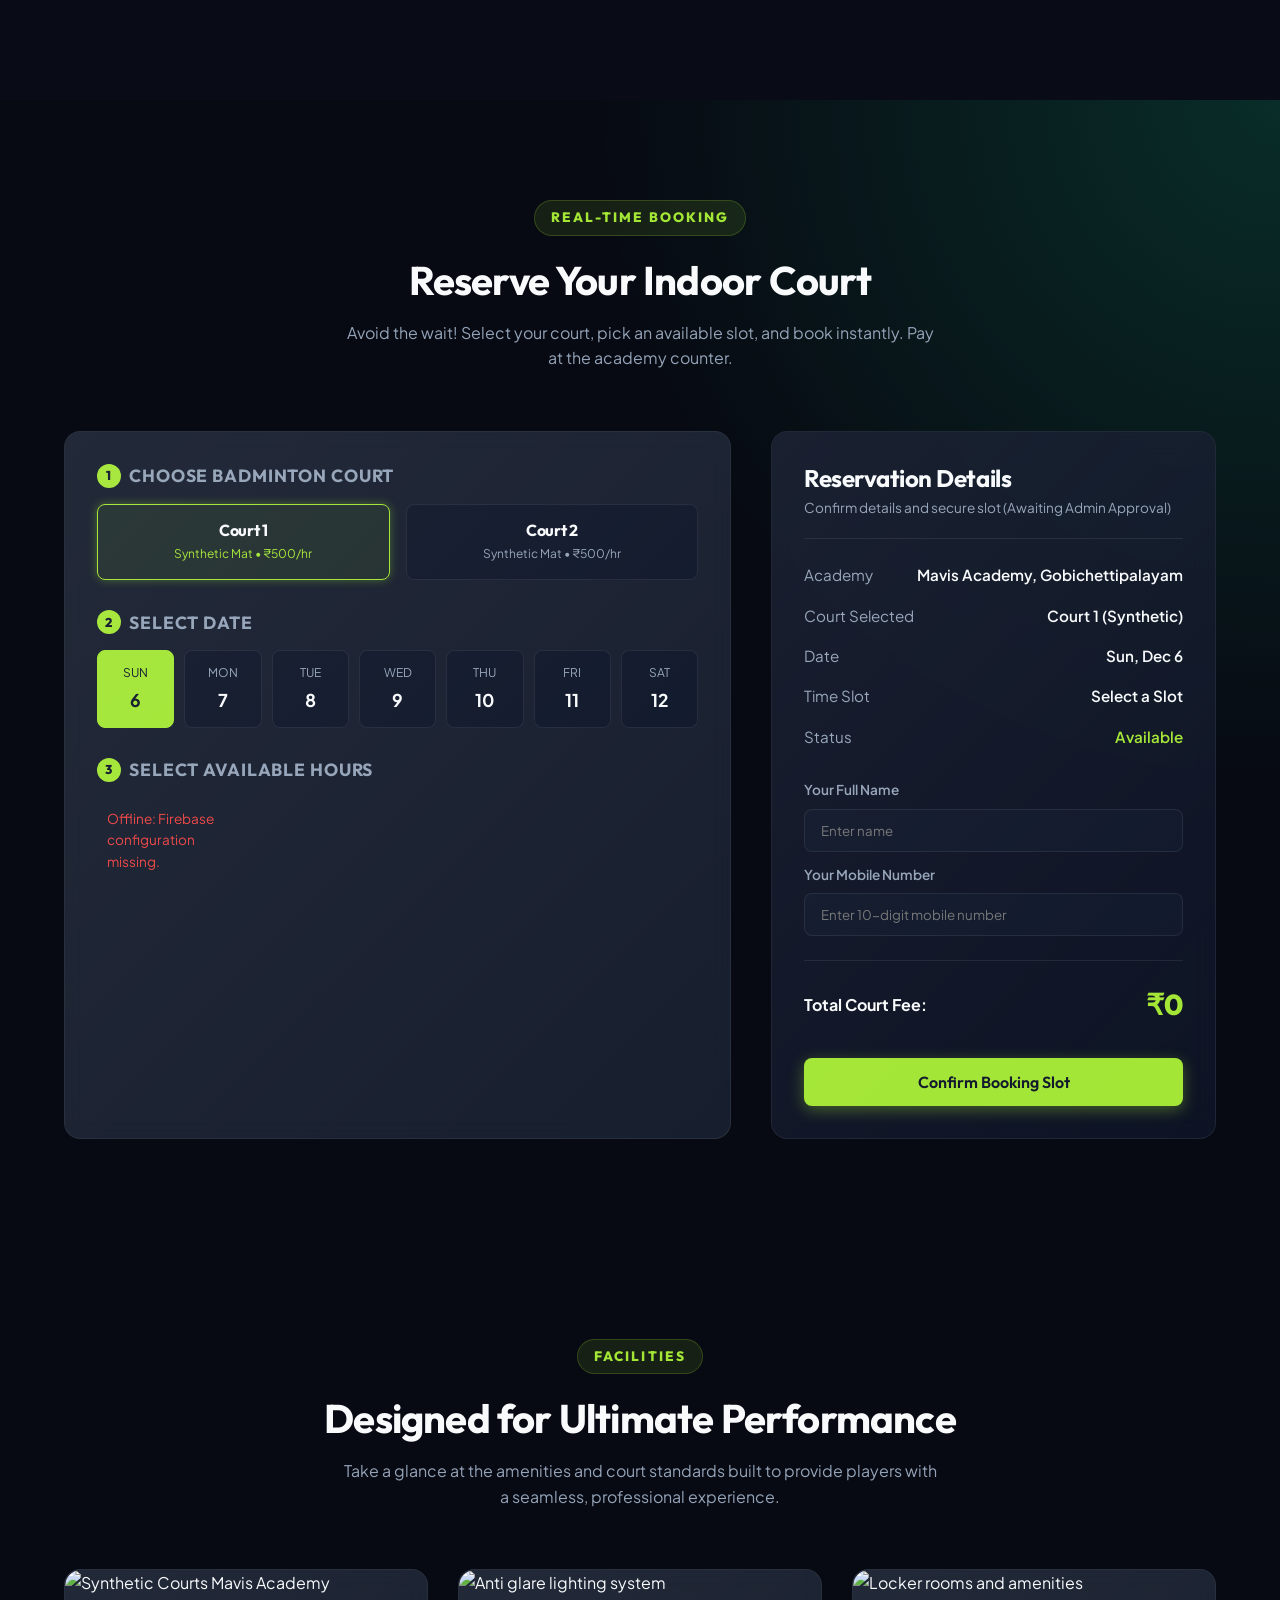
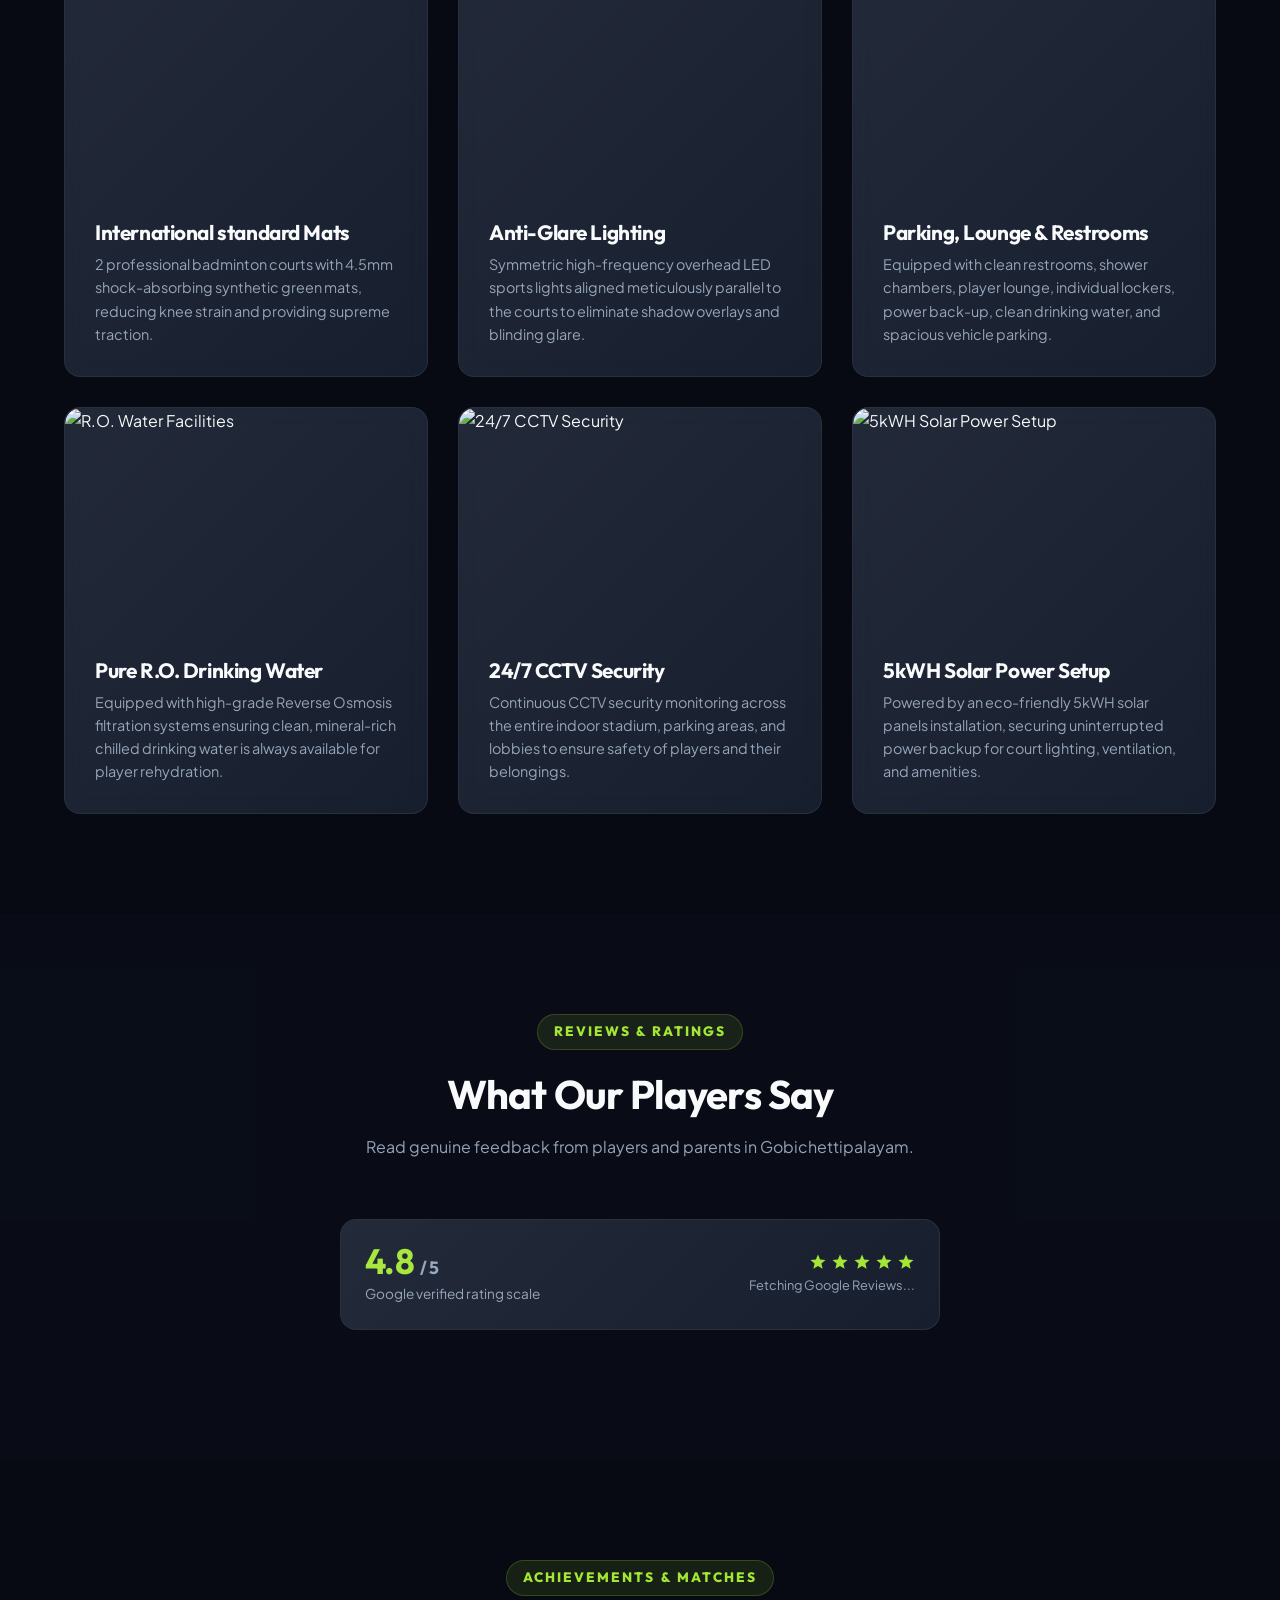
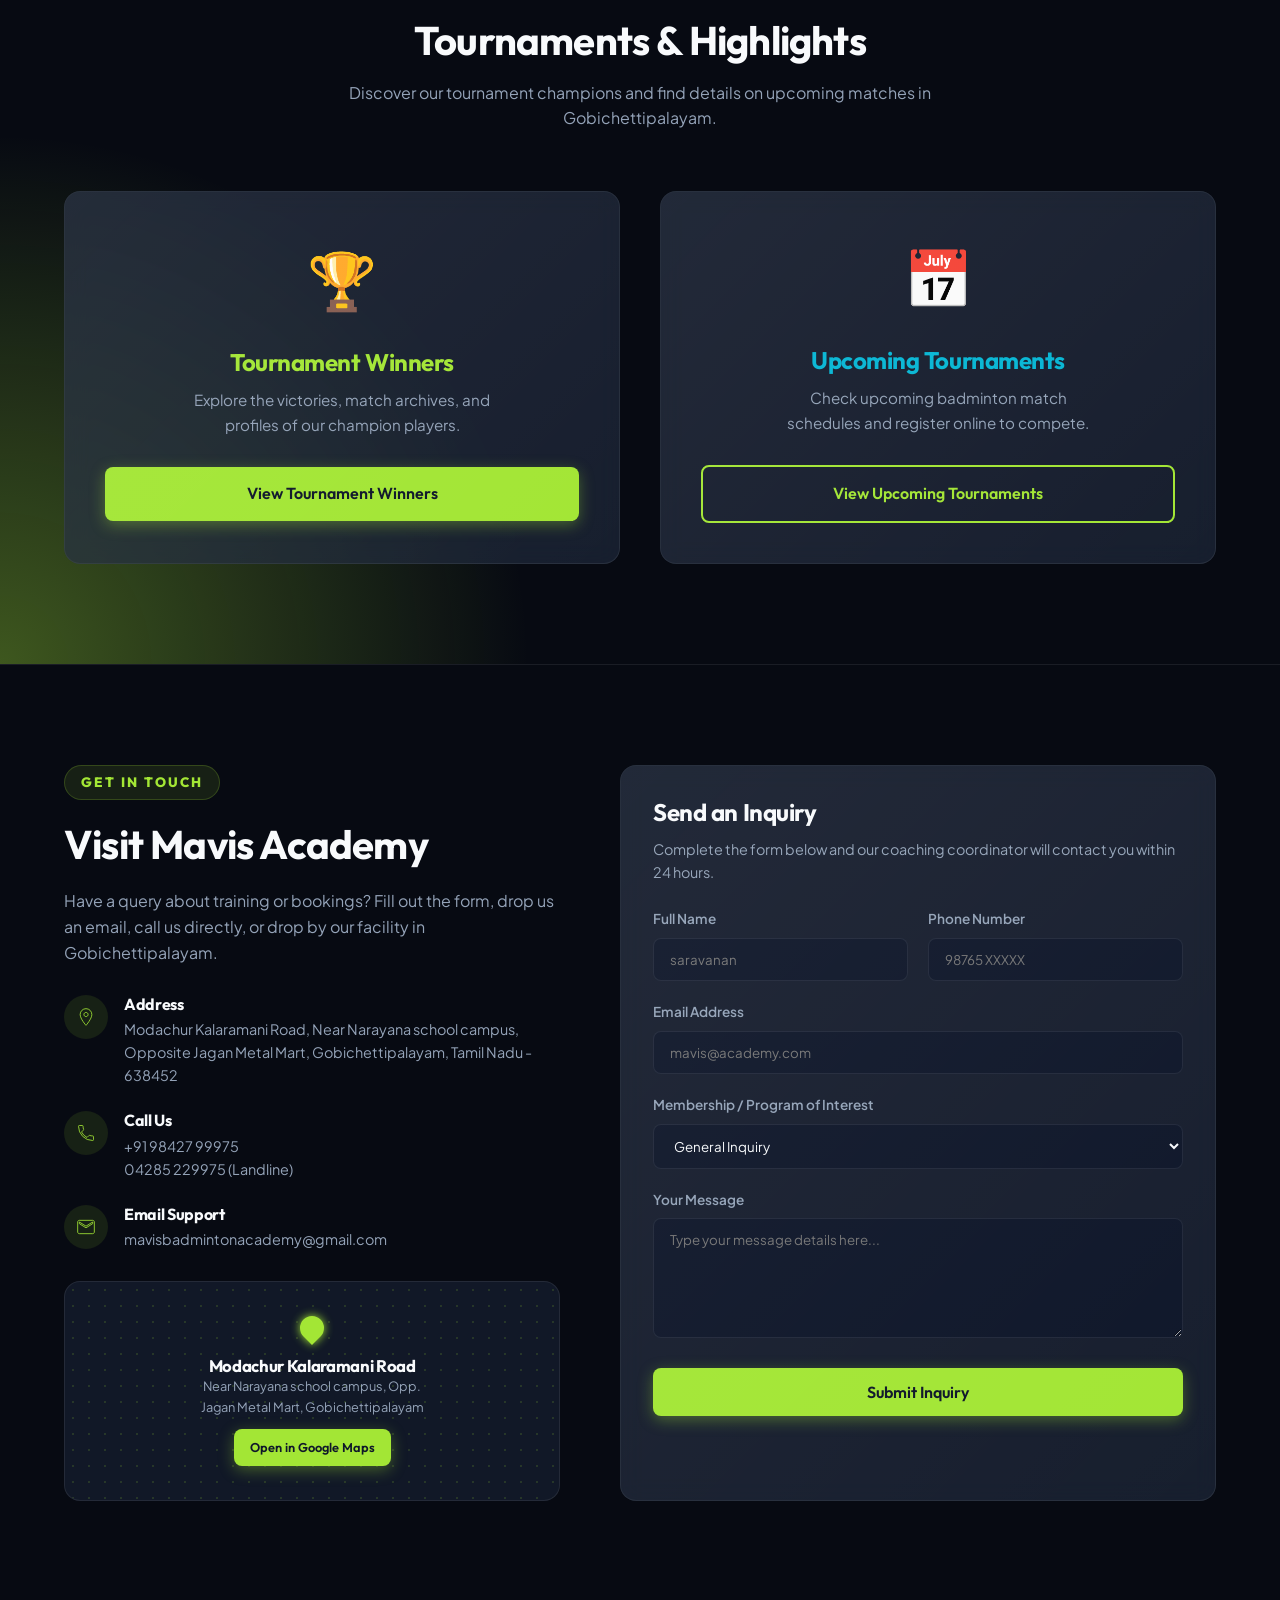
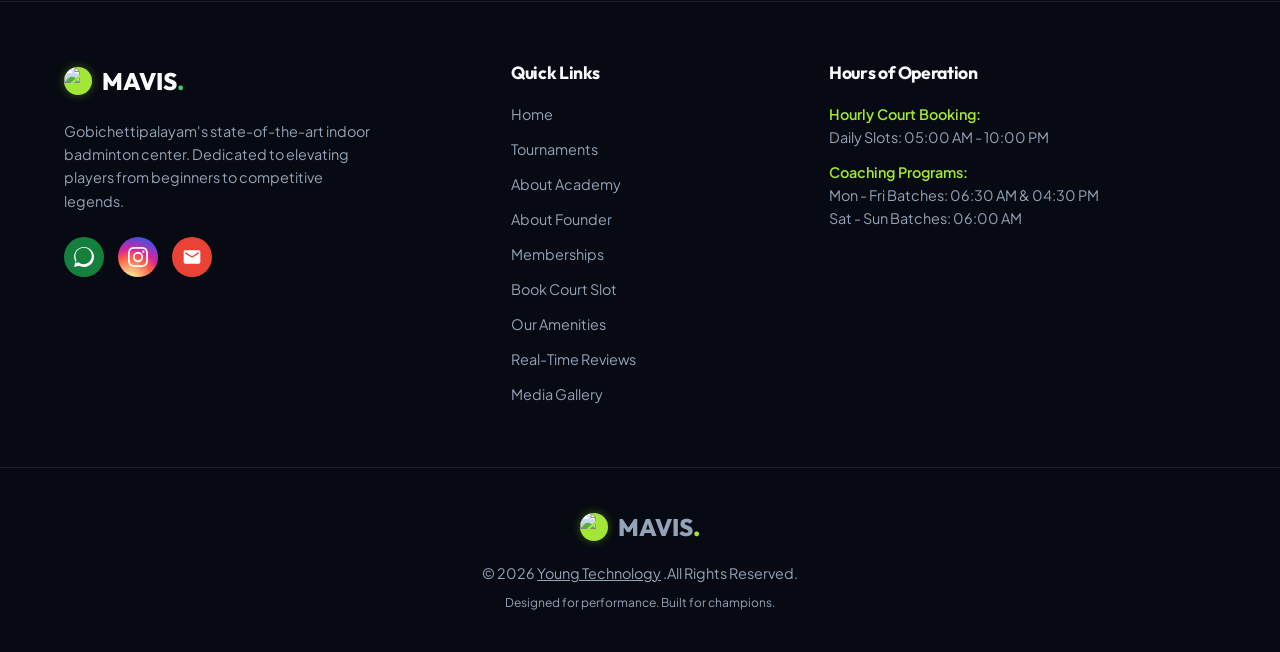
==== commit 426ebe6b: "Add files via upload" ====
--- a/index.html
+++ b/index.html
@@ -102,11 +102,11 @@
 
       <ul class="nav-links" id="nav-links">
         <li><a href="#home" class="active" id="link-home">Home</a></li>
-        <li><a href="#tournaments" id="link-tournaments">Tournaments</a></li>
+        <li><a href="memberships.html" id="link-memberships">Memberships</a></li>
         <li><a href="#about" id="link-about">About</a></li>
-        <li><a href="memberships.html" id="link-memberships">Memberships</a></li>
         <li><a href="#facilities" id="link-facilities">Facilities</a></li>
         <li><a href="gallery.html" id="link-gallery">Gallery</a></li>
+        <li><a href="#tournaments" id="link-tournaments">Tournaments</a></li>
         <li><a href="#contact" id="link-contact">Contact</a></li>
       </ul>
 
@@ -177,41 +177,31 @@
     </div>
   </section>
 
-  <!-- Tournaments & Achievements Section -->
-  <section class="section" id="tournaments"
-    style="background: radial-gradient(circle at bottom left, var(--primary-glow), transparent 35%); border-bottom: 1px solid var(--border-color);">
-    <div class="container">
-      <div class="section-title-wrapper">
-        <span class="section-tag">Achievements & Matches</span>
-        <h2 class="section-title">Tournaments & Highlights</h2>
-        <p class="section-subtitle">Discover our tournament champions and find details on upcoming matches in
-          Gobichettipalayam.</p>
-      </div>
-
-      <div class="symmetrical-grid">
-        <!-- Left: Tournament Winners Gateway Card -->
-        <div class="glass-card"
-          style="padding: 40px; text-align: center; display: flex; flex-direction: column; align-items: center; justify-content: center; min-height: 320px;">
-          <div style="font-size: 3.5rem; margin-bottom: 24px;">🏆</div>
-          <h3 style="font-family: var(--font-heading); font-size: 1.5rem; margin-bottom: 12px; color: var(--primary);">
-            Tournament Winners</h3>
-          <p style="font-size: 0.95rem; color: var(--text-muted); margin-bottom: 30px; max-width: 320px;">Explore the
-            victories, match archives, and profiles of our champion players.</p>
-          <a href="winners.html" class="btn btn-primary" style="width: 100%; justify-content: center;">View Tournament
-            Winners</a>
-        </div>
-
-        <!-- Right: Upcoming Tournaments Gateway Card -->
-        <div class="glass-card"
-          style="padding: 40px; text-align: center; display: flex; flex-direction: column; align-items: center; justify-content: center; min-height: 320px;">
-          <div style="font-size: 3.5rem; margin-bottom: 24px;">📅</div>
-          <h3 style="font-family: var(--font-heading); font-size: 1.5rem; margin-bottom: 12px; color: var(--accent);">
-            Upcoming Tournaments</h3>
-          <p style="font-size: 0.95rem; color: var(--text-muted); margin-bottom: 30px; max-width: 320px;">Check upcoming
-            badminton match schedules and register online to compete.</p>
-          <a href="upcoming.html" class="btn btn-secondary" style="width: 100%; justify-content: center;">View Upcoming
-            Tournaments</a>
-        </div>
+  <!-- Pricing & Memberships Section -->
+  <section class="section" id="pricing"
+    style="background: rgba(15, 23, 42, 0.2); border-bottom: 1px solid var(--border-color); text-align: center;">
+    <div class="container">
+      <div class="section-title-wrapper" style="margin-bottom: 40px;">
+        <span class="section-tag">Memberships & Pricing</span>
+        <h2 class="section-title">Plans & Packages</h2>
+        <p class="section-subtitle">We offer various monthly passes, long-term options, and casual play packages designed to fit your playing routine.</p>
+      </div>
+
+      <!-- Animated Call to Action Banner/Button -->
+      <div style="max-width: 600px; margin: 0 auto; padding: 20px;">
+        <a href="memberships.html" class="glass-card" style="display: block; padding: 40px; text-decoration: none; border-radius: var(--radius-md); border: 2px solid rgba(163, 230, 53, 0.15); transition: all var(--transition-normal); position: relative; overflow: hidden; background: radial-gradient(circle at center, rgba(163, 230, 53, 0.08), transparent 75%), var(--bg-card); cursor: pointer;"
+           onmouseover="this.style.borderColor='var(--primary)'; this.style.boxShadow='0 20px 40px rgba(163, 230, 53, 0.15), 0 0 25px var(--primary-glow)'; this.style.transform='translateY(-6px)';"
+           onmouseout="this.style.borderColor='rgba(163, 230, 53, 0.15)'; this.style.boxShadow='none'; this.style.transform='translateY(0)';"
+           id="pricing-cta-card">
+          <div style="font-size: 3.5rem; margin-bottom: 20px; animation: pulse-scale 2s infinite alternate; display: inline-block;">💳</div>
+          <h3 style="font-family: var(--font-heading); font-size: 1.8rem; color: var(--primary); margin-bottom: 12px; font-weight: 700;">View Pricing & Membership Details</h3>
+          <p style="color: var(--text-muted); font-size: 0.95rem; line-height: 1.6; margin-bottom: 24px; max-width: 480px; margin-left: auto; margin-right: auto;">
+            Explore Silver, Gold, and Diamond passes with zero deposit options, court bookings, and student benefits.
+          </p>
+          <span class="btn btn-primary" style="padding: 12px 30px; font-size: 0.9rem; font-weight: 700; pointer-events: none;">
+            Explore Packages & Rates &rarr;
+          </span>
+        </a>
       </div>
     </div>
   </section>
@@ -420,34 +410,7 @@
     </div>
   </section>
 
-  <!-- Pricing & Memberships Section -->
-  <section class="section" id="pricing"
-    style="background: rgba(15, 23, 42, 0.2); border-bottom: 1px solid var(--border-color); text-align: center;">
-    <div class="container">
-      <div class="section-title-wrapper" style="margin-bottom: 40px;">
-        <span class="section-tag">Memberships & Pricing</span>
-        <h2 class="section-title">Plans & Packages</h2>
-        <p class="section-subtitle">We offer various monthly passes, long-term options, and casual play packages designed to fit your playing routine.</p>
-      </div>
-
-      <!-- Animated Call to Action Banner/Button -->
-      <div style="max-width: 600px; margin: 0 auto; padding: 20px;">
-        <a href="memberships.html" class="glass-card" style="display: block; padding: 40px; text-decoration: none; border-radius: var(--radius-md); border: 2px solid rgba(163, 230, 53, 0.15); transition: all var(--transition-normal); position: relative; overflow: hidden; background: radial-gradient(circle at center, rgba(163, 230, 53, 0.08), transparent 75%), var(--bg-card); cursor: pointer;"
-           onmouseover="this.style.borderColor='var(--primary)'; this.style.boxShadow='0 20px 40px rgba(163, 230, 53, 0.15), 0 0 25px var(--primary-glow)'; this.style.transform='translateY(-6px)';"
-           onmouseout="this.style.borderColor='rgba(163, 230, 53, 0.15)'; this.style.boxShadow='none'; this.style.transform='translateY(0)';"
-           id="pricing-cta-card">
-          <div style="font-size: 3.5rem; margin-bottom: 20px; animation: pulse-scale 2s infinite alternate; display: inline-block;">💳</div>
-          <h3 style="font-family: var(--font-heading); font-size: 1.8rem; color: var(--primary); margin-bottom: 12px; font-weight: 700;">View Pricing & Membership Details</h3>
-          <p style="color: var(--text-muted); font-size: 0.95rem; line-height: 1.6; margin-bottom: 24px; max-width: 480px; margin-left: auto; margin-right: auto;">
-            Explore Silver, Gold, and Diamond passes with zero deposit options, court bookings, and student benefits.
-          </p>
-          <span class="btn btn-primary" style="padding: 12px 30px; font-size: 0.9rem; font-weight: 700; pointer-events: none;">
-            Explore Packages & Rates &rarr;
-          </span>
-        </a>
-      </div>
-    </div>
-  </section>
+
 
   <!-- Court Booking Simulator -->
   <section class="section booking-simulator" id="booking">
@@ -595,6 +558,42 @@
               power back-up, clean drinking water, and spacious vehicle parking.</p>
           </div>
         </div>
+
+        <!-- Facility 4: R.O. Water -->
+        <div class="glass-card facility-card" id="fac-water">
+          <div class="facility-img">
+            <img src="https://images.unsplash.com/photo-1548839140-29a749e1cf4d?q=80&w=600&auto=format&fit=crop"
+              alt="R.O. Water Facilities">
+          </div>
+          <div class="facility-content">
+            <h3 class="facility-title">Pure R.O. Drinking Water</h3>
+            <p class="facility-desc">Equipped with high-grade Reverse Osmosis filtration systems ensuring clean, mineral-rich chilled drinking water is always available for player rehydration.</p>
+          </div>
+        </div>
+
+        <!-- Facility 5: CCTV Security -->
+        <div class="glass-card facility-card" id="fac-security">
+          <div class="facility-img">
+            <img src="https://images.unsplash.com/photo-1557597774-9d273605dfa9?q=80&w=600&auto=format&fit=crop"
+              alt="24/7 CCTV Security">
+          </div>
+          <div class="facility-content">
+            <h3 class="facility-title">24/7 CCTV Security</h3>
+            <p class="facility-desc">Continuous CCTV security monitoring across the entire indoor stadium, parking areas, and lobbies to ensure safety of players and their belongings.</p>
+          </div>
+        </div>
+
+        <!-- Facility 6: Solar Power -->
+        <div class="glass-card facility-card" id="fac-solar">
+          <div class="facility-img">
+            <img src="https://images.unsplash.com/photo-1509391366360-2e959784a276?q=80&w=600&auto=format&fit=crop"
+              alt="5kWH Solar Power Setup">
+          </div>
+          <div class="facility-content">
+            <h3 class="facility-title">5kWH Solar Power Setup</h3>
+            <p class="facility-desc">Powered by an eco-friendly 5kWH solar panels installation, securing uninterrupted power backup for court lighting, ventilation, and amenities.</p>
+          </div>
+        </div>
       </div>
     </div>
   </section>
@@ -644,6 +643,45 @@
         <!-- Bottom: Horizontal/Stacked Reviews list -->
         <div id="reviews-list" class="reviews-grid">
           <!-- Populate from Firebase Realtime Database -->
+        </div>
+      </div>
+    </div>
+  </section>
+
+  <!-- Tournaments & Achievements Section -->
+  <section class="section" id="tournaments"
+    style="background: radial-gradient(circle at bottom left, var(--primary-glow), transparent 35%); border-bottom: 1px solid var(--border-color);">
+    <div class="container">
+      <div class="section-title-wrapper">
+        <span class="section-tag">Achievements & Matches</span>
+        <h2 class="section-title">Tournaments & Highlights</h2>
+        <p class="section-subtitle">Discover our tournament champions and find details on upcoming matches in
+          Gobichettipalayam.</p>
+      </div>
+
+      <div class="symmetrical-grid">
+        <!-- Left: Tournament Winners Gateway Card -->
+        <div class="glass-card"
+          style="padding: 40px; text-align: center; display: flex; flex-direction: column; align-items: center; justify-content: center; min-height: 320px;">
+          <div style="font-size: 3.5rem; margin-bottom: 24px;">🏆</div>
+          <h3 style="font-family: var(--font-heading); font-size: 1.5rem; margin-bottom: 12px; color: var(--primary);">
+            Tournament Winners</h3>
+          <p style="font-size: 0.95rem; color: var(--text-muted); margin-bottom: 30px; max-width: 320px;">Explore the
+            victories, match archives, and profiles of our champion players.</p>
+          <a href="winners.html" class="btn btn-primary" style="width: 100%; justify-content: center;">View Tournament
+            Winners</a>
+        </div>
+
+        <!-- Right: Upcoming Tournaments Gateway Card -->
+        <div class="glass-card"
+          style="padding: 40px; text-align: center; display: flex; flex-direction: column; align-items: center; justify-content: center; min-height: 320px;">
+          <div style="font-size: 3.5rem; margin-bottom: 24px;">📅</div>
+          <h3 style="font-family: var(--font-heading); font-size: 1.5rem; margin-bottom: 12px; color: var(--accent);">
+            Upcoming Tournaments</h3>
+          <p style="font-size: 0.95rem; color: var(--text-muted); margin-bottom: 30px; max-width: 320px;">Check upcoming
+            badminton match schedules and register online to compete.</p>
+          <a href="upcoming.html" class="btn btn-secondary" style="width: 100%; justify-content: center;">View Upcoming
+            Tournaments</a>
         </div>
       </div>
     </div>
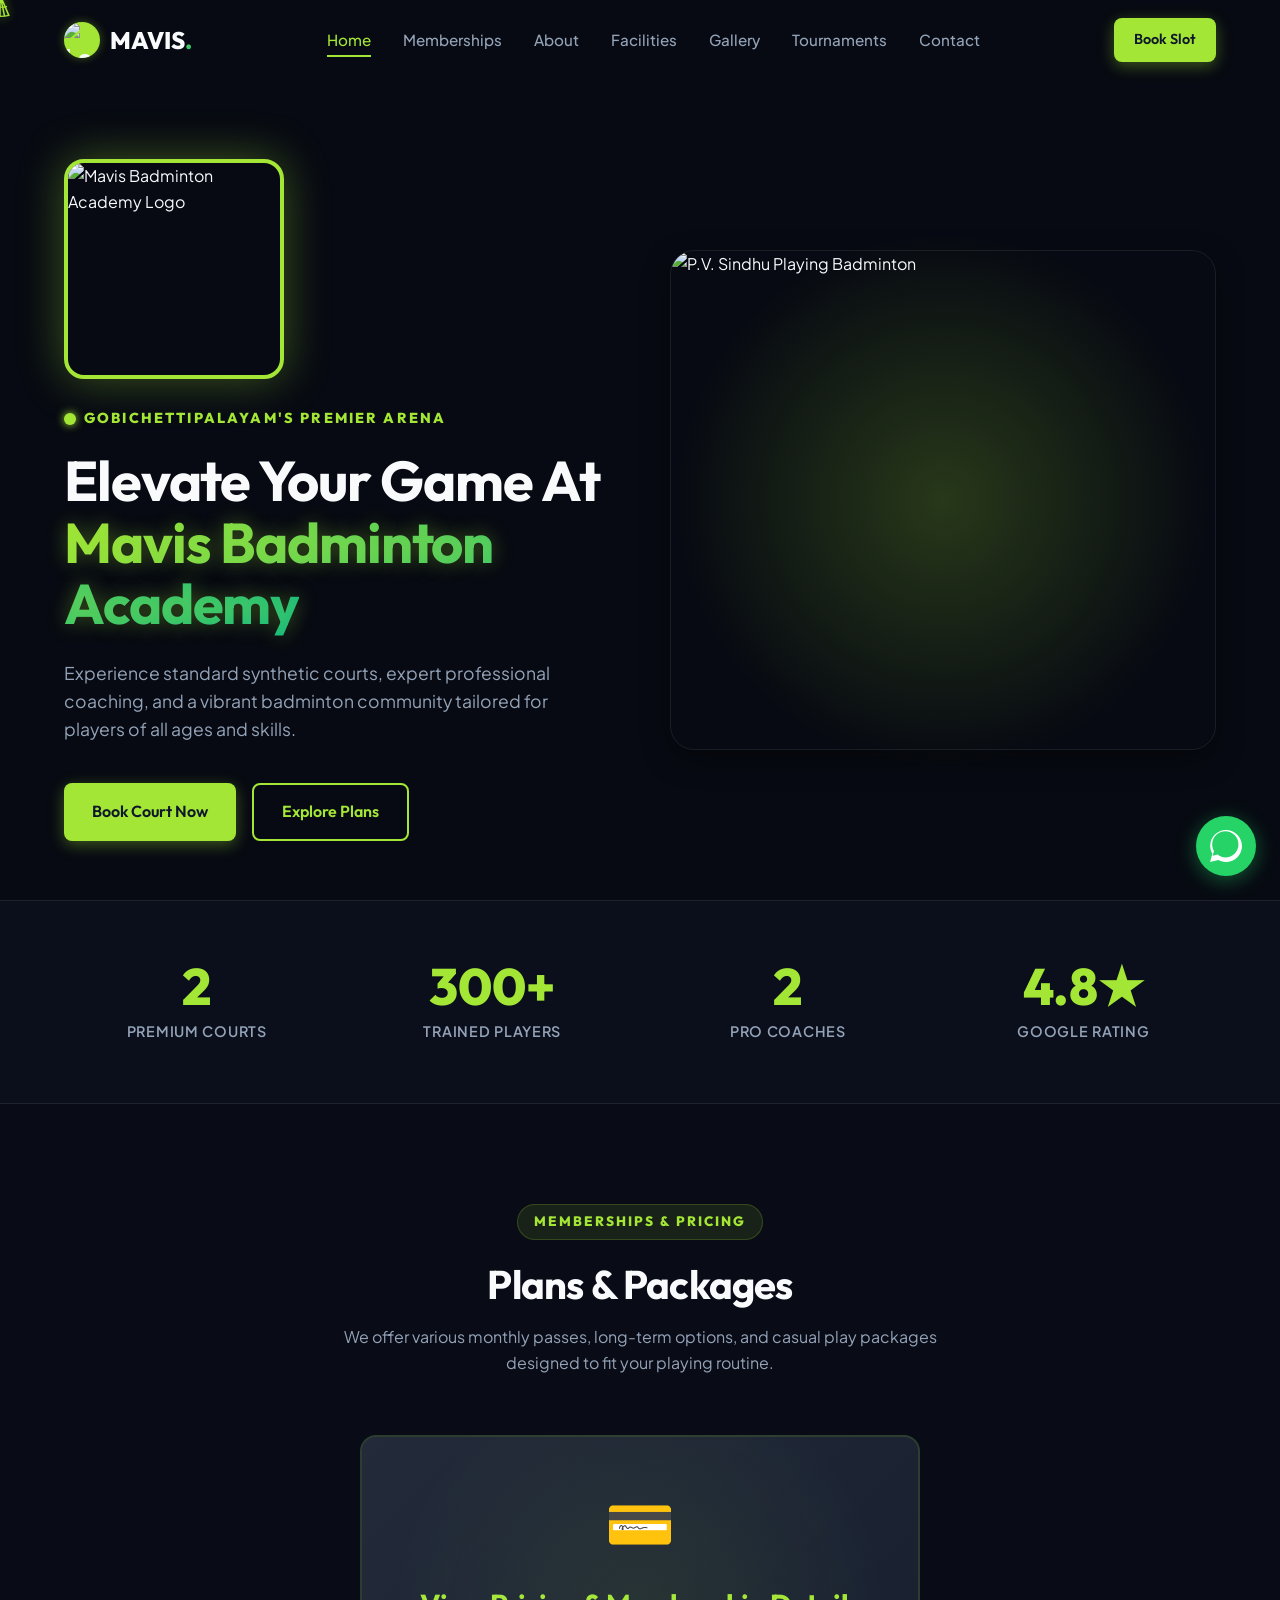
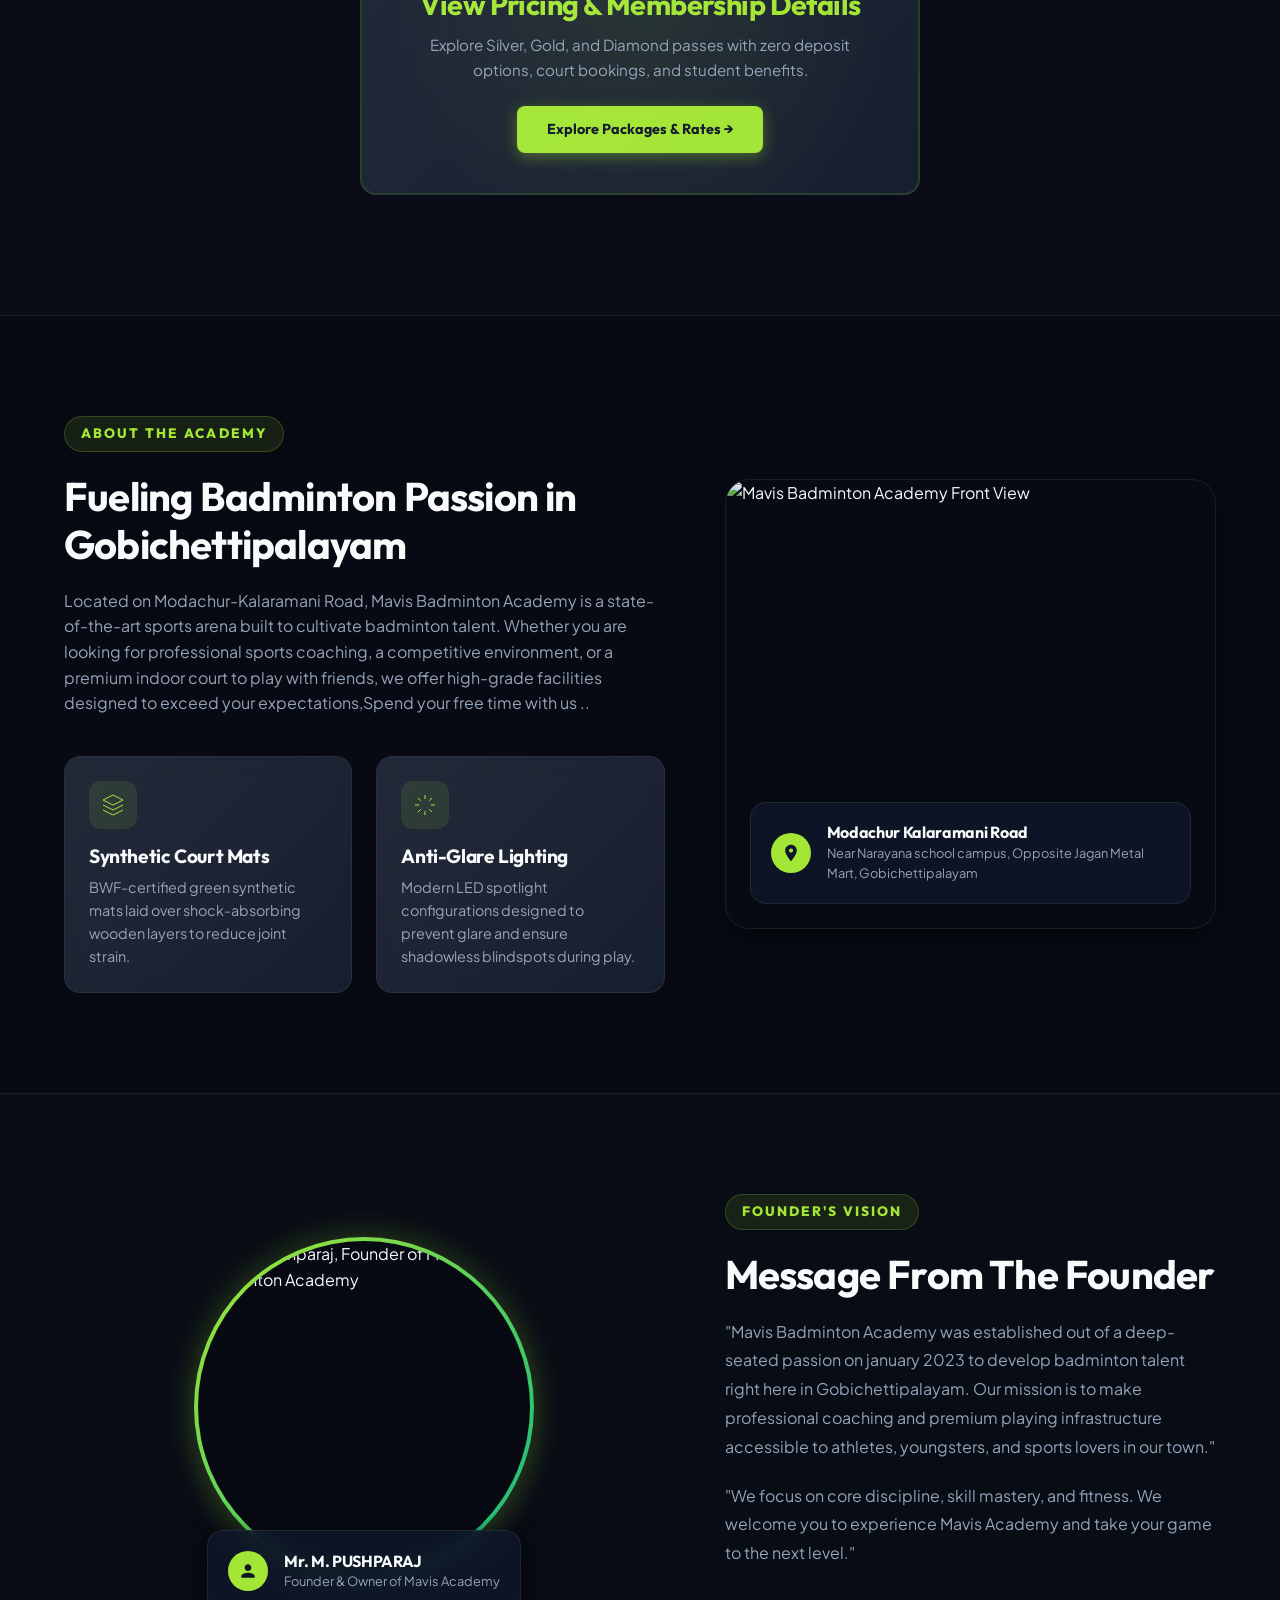
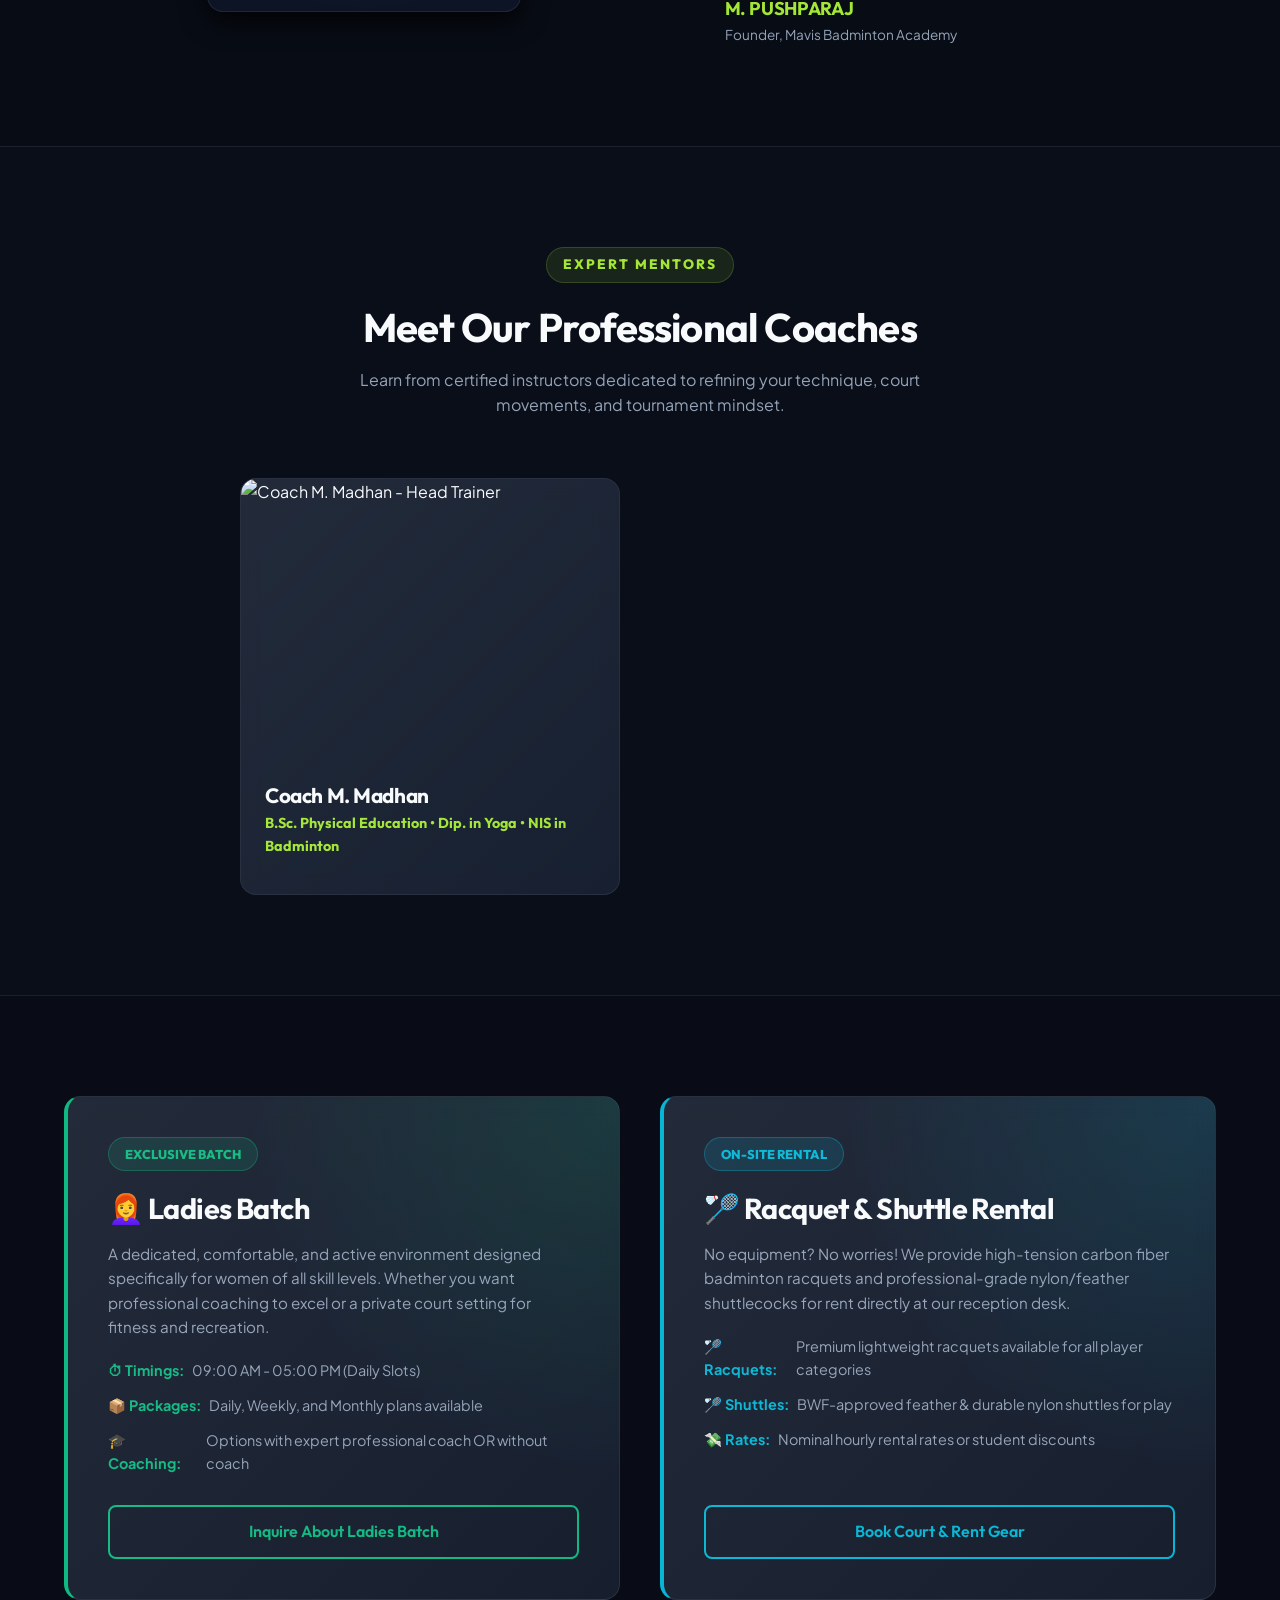
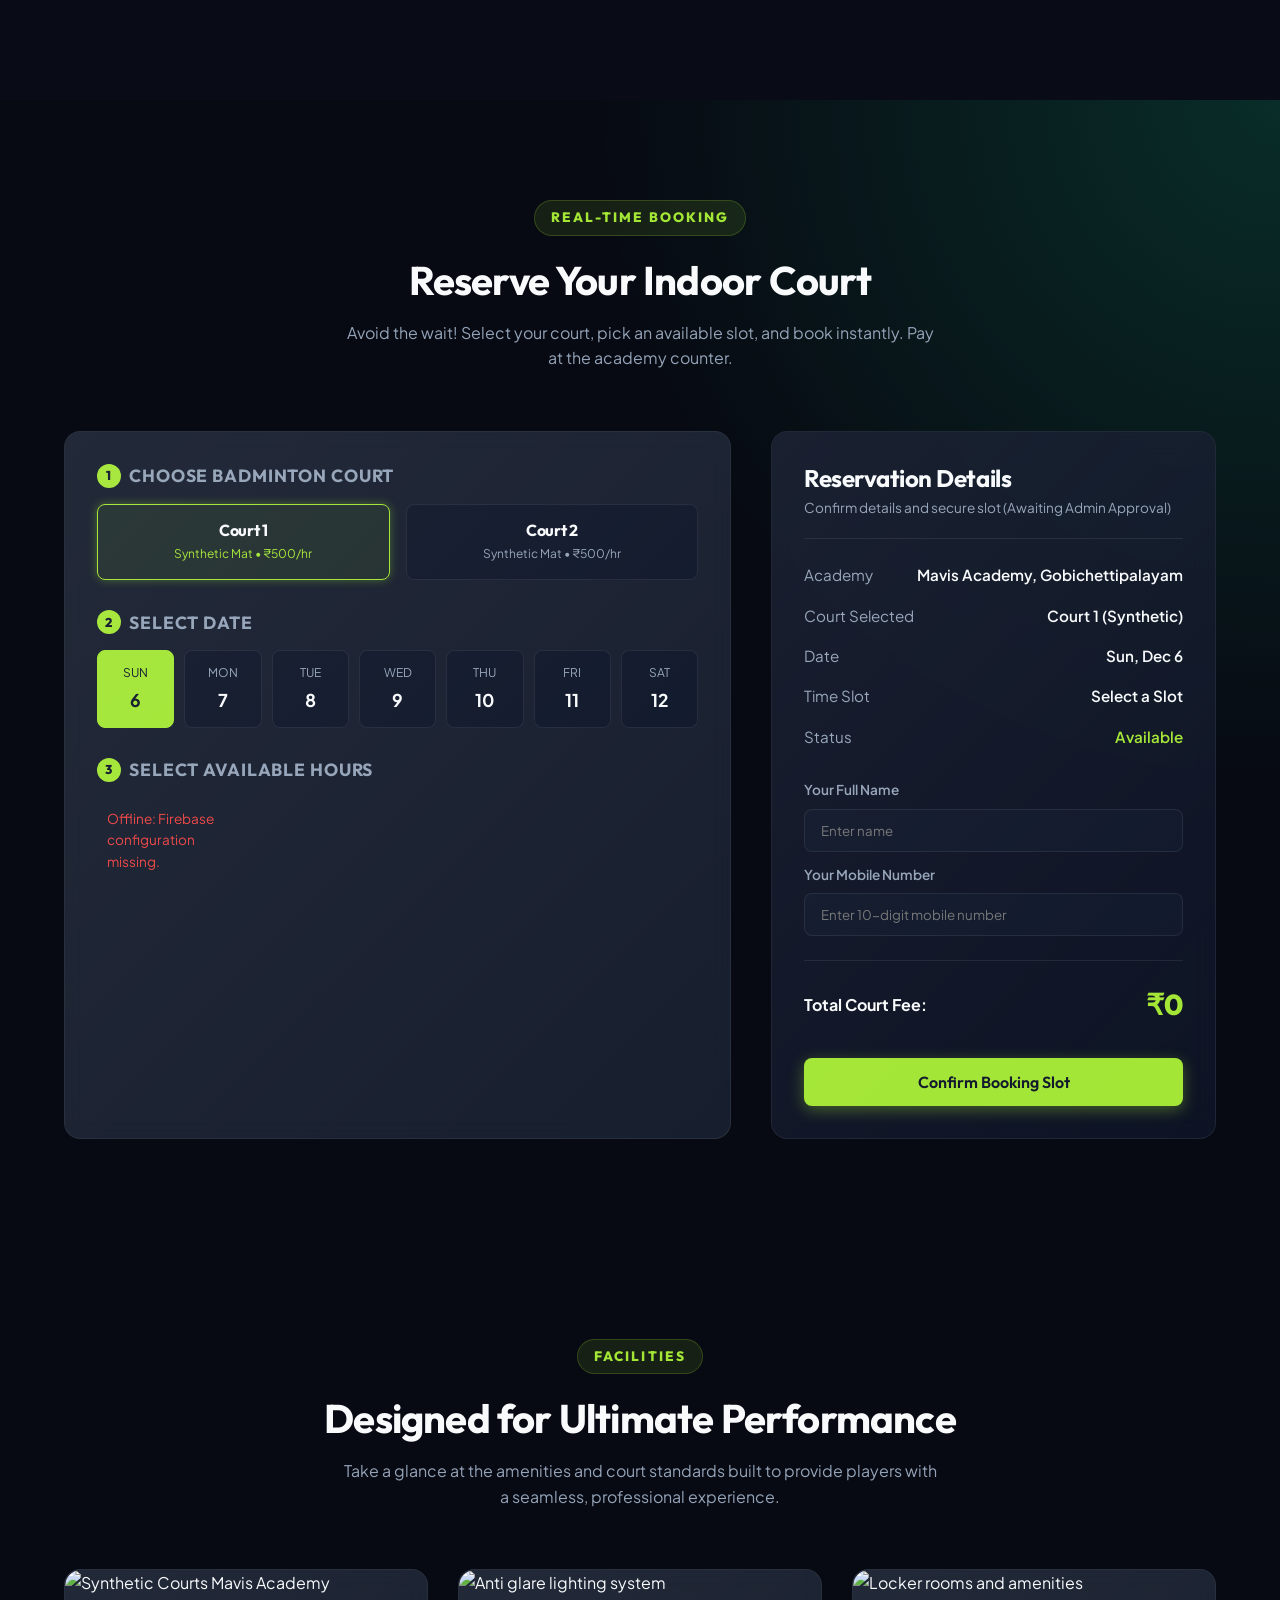
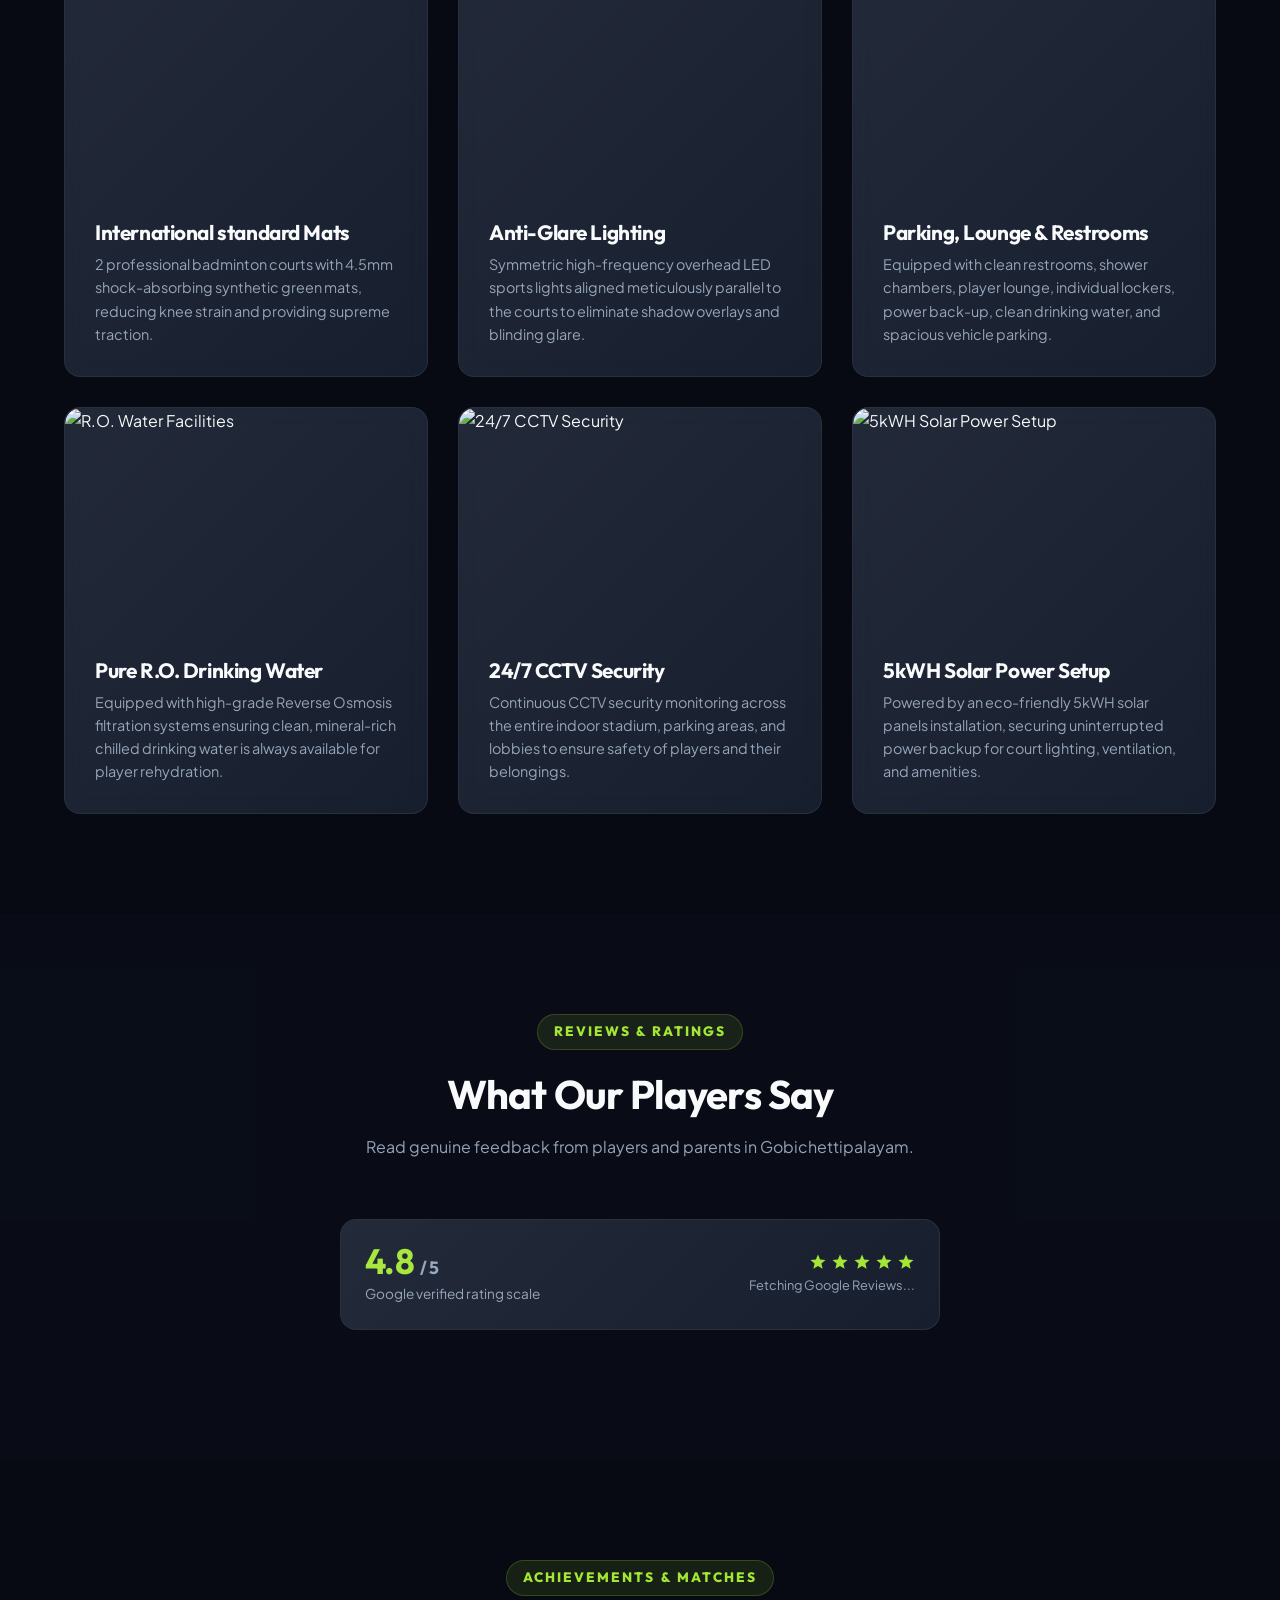
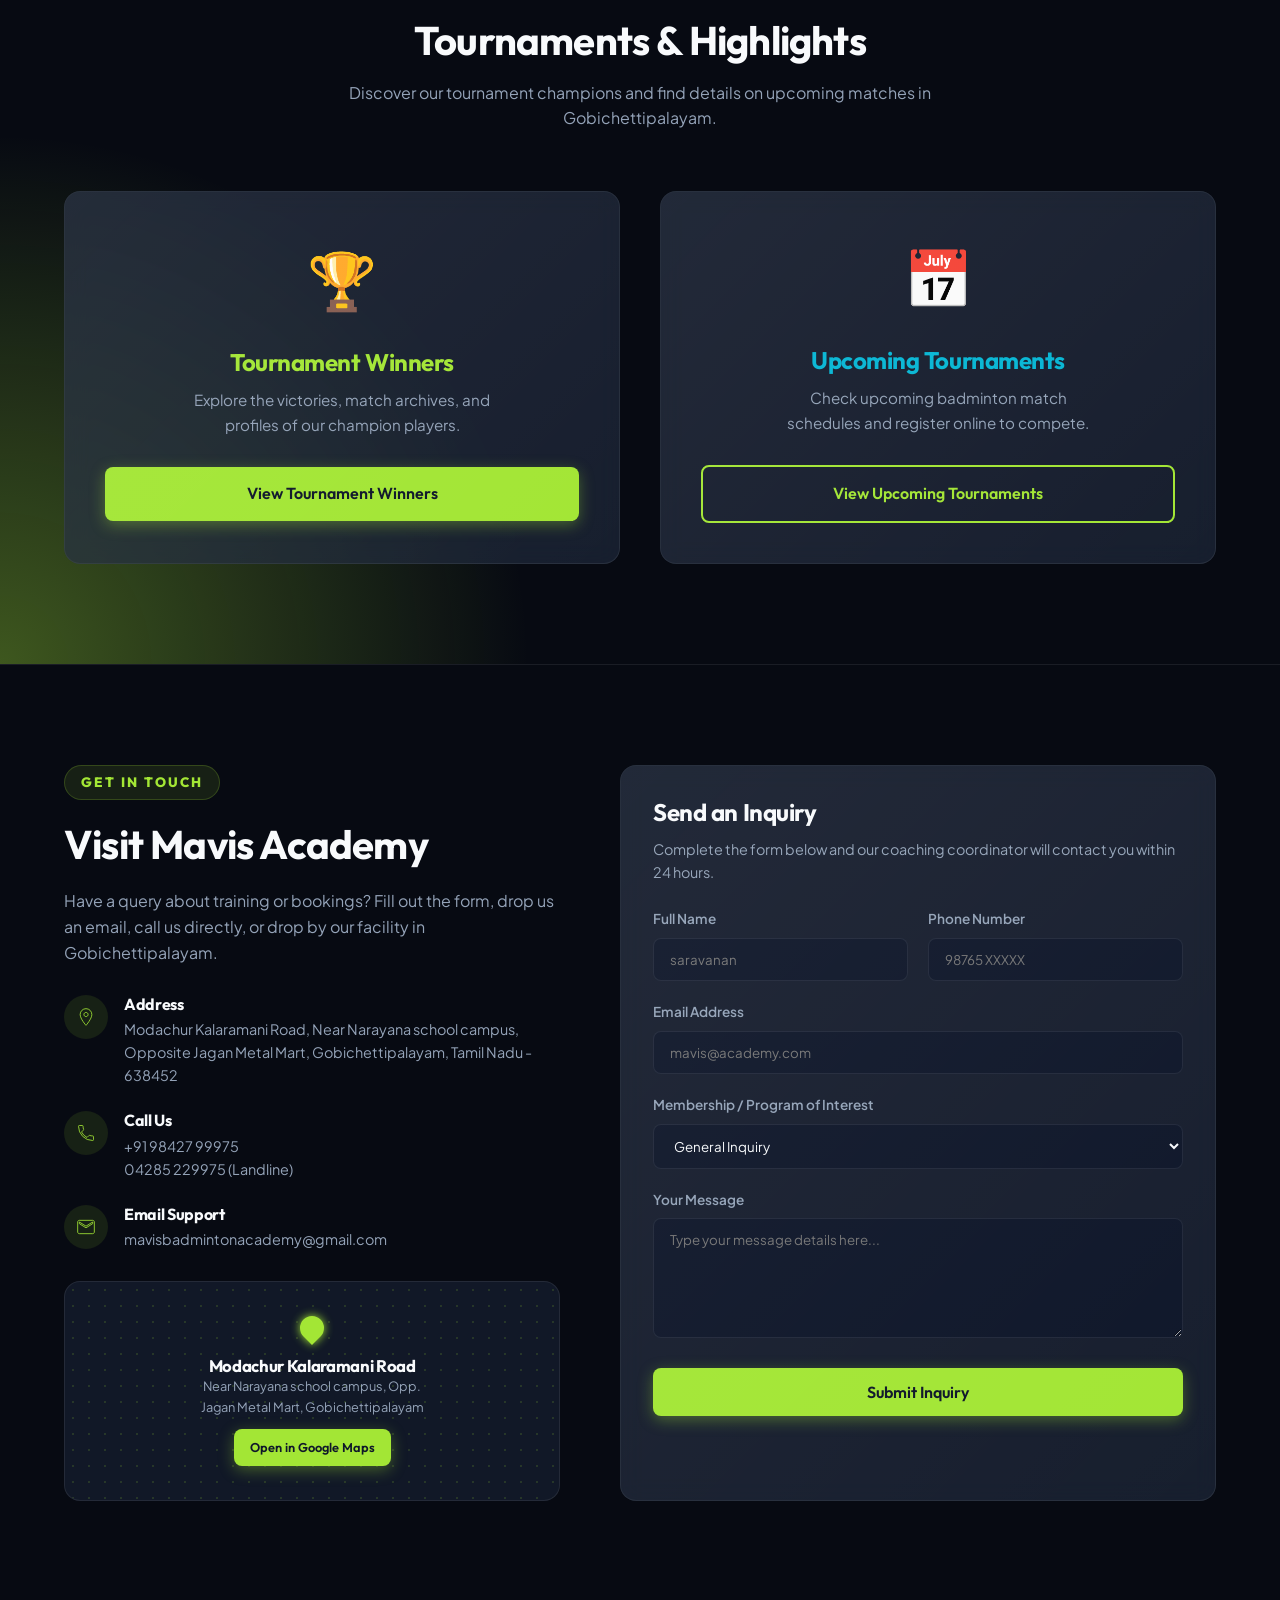
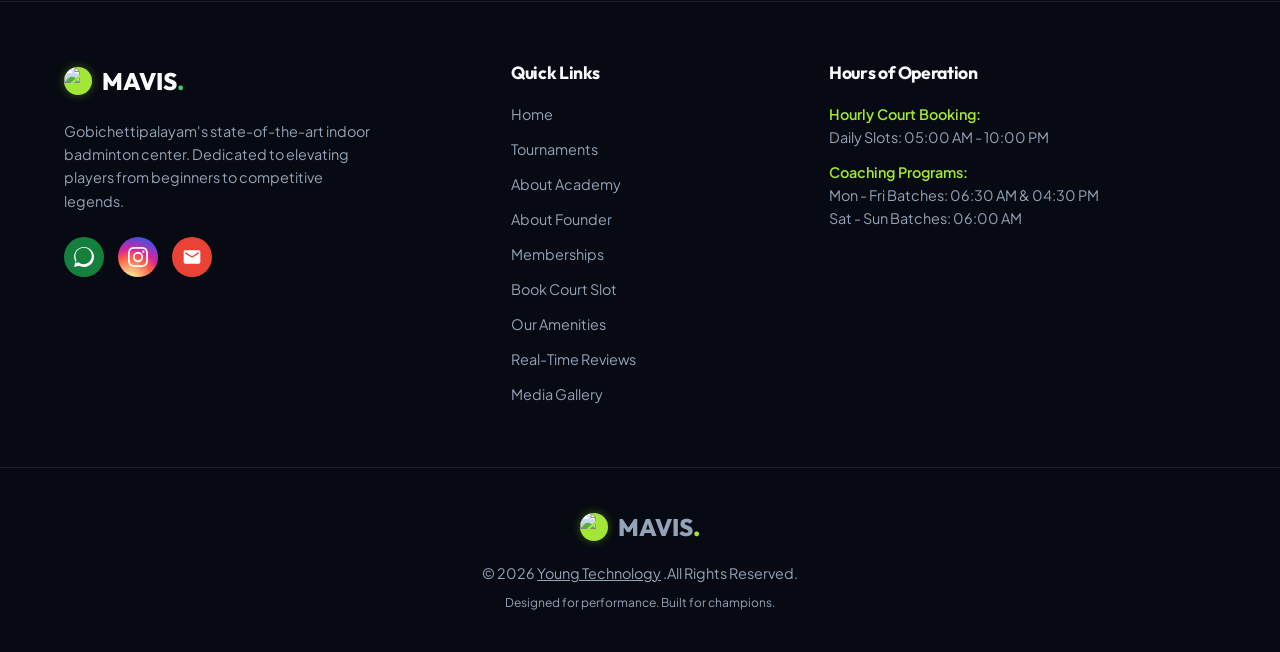
==== commit 149b2994: "Add files via upload" ====
--- a/index.html
+++ b/index.html
@@ -145,8 +145,8 @@
         <div class="hero-visual">
           <div class="hero-visual-bg"></div>
           <div class="hero-image-wrapper">
-            <img src="https://i.ibb.co/PGbvXmmj/hero-boy-badminton.jpg"
-              alt="Young Boy Playing Badminton at Mavis Academy" id="hero-action-image">
+            <img src="https://i.ibb.co/1tcsKy4T/image.png"
+              alt="P.V. Sindhu Playing Badminton" id="hero-action-image">
           </div>
         </div>
       </div>
